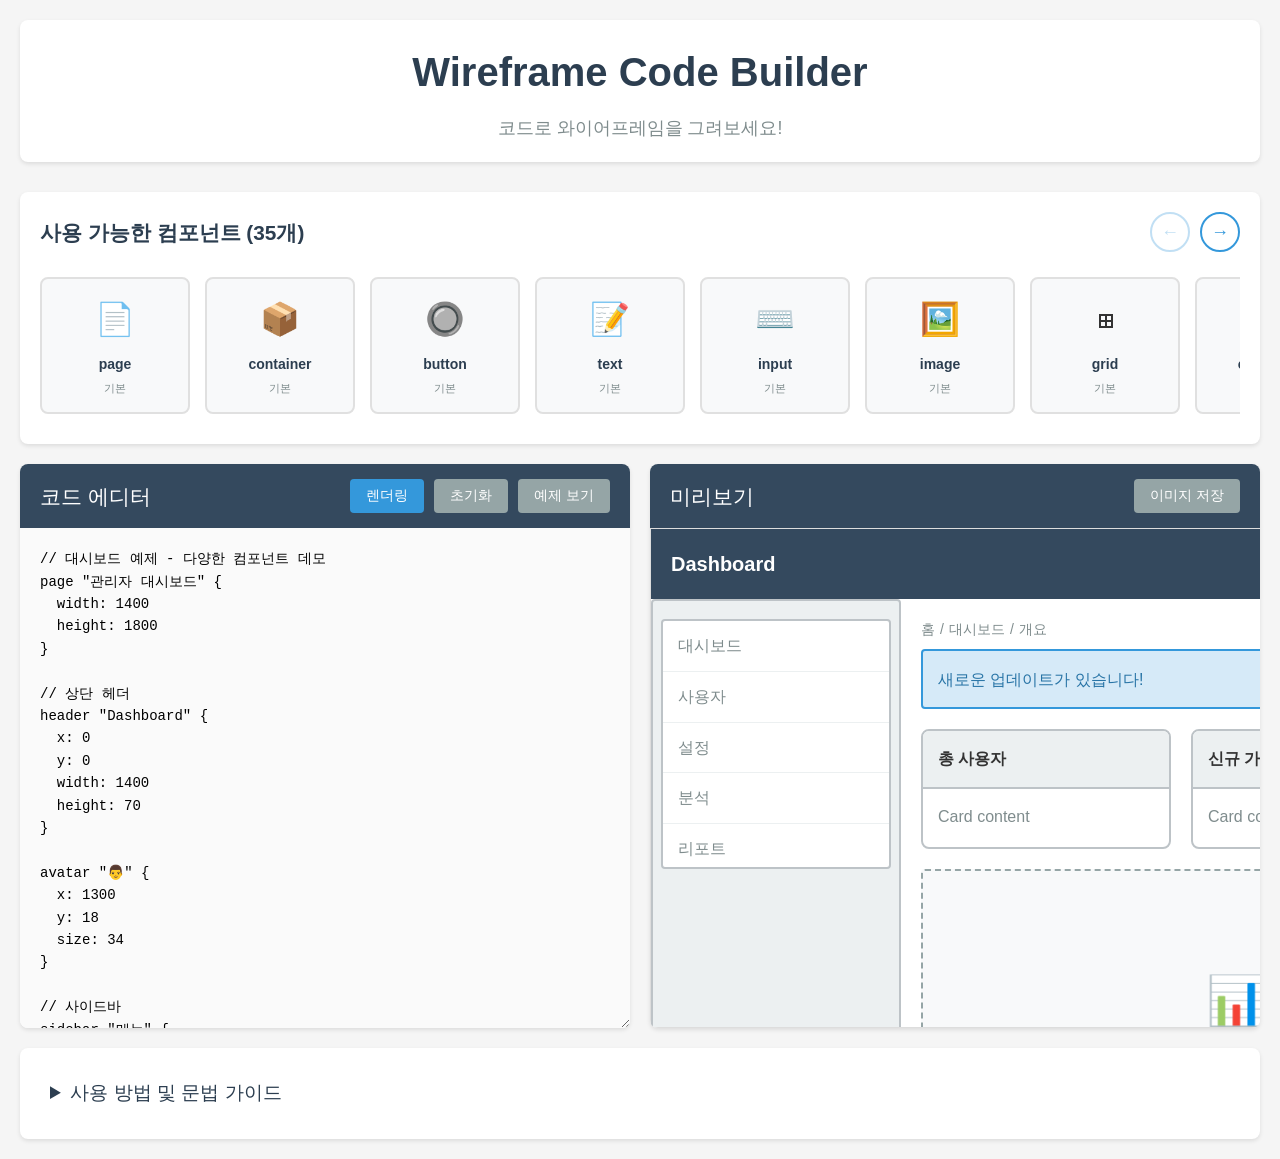
==== index.html @ a5b1cea1 "Add interactive component gallery with scroll navigation - 상단에 35개 컴포넌트 갤러리 추가 - 좌우 스크롤 버튼 (← →) 네비게" ====
<!DOCTYPE html>
<html lang="ko">
<head>
    <meta charset="UTF-8">
    <meta name="viewport" content="width=device-width, initial-scale=1.0">
    <title>Wireframe Code Builder</title>
    <link rel="stylesheet" href="style.css">
</head>
<body>
    <div class="container">
        <header>
            <h1>Wireframe Code Builder</h1>
            <p class="subtitle">코드로 와이어프레임을 그려보세요!</p>
        </header>

        <!-- 컴포넌트 갤러리 -->
        <div class="component-gallery">
            <div class="gallery-header">
                <h3>사용 가능한 컴포넌트 (35개)</h3>
                <div class="gallery-nav">
                    <button class="gallery-nav-btn prev" id="galleryPrev">←</button>
                    <button class="gallery-nav-btn next" id="galleryNext">→</button>
                </div>
            </div>
            <div class="gallery-scroll-container">
                <div class="gallery-items" id="galleryItems">
                    <!-- 컴포넌트 카드들이 JavaScript로 동적 생성됨 -->
                </div>
            </div>
        </div>

        <div class="main-content">
            <div class="editor-panel">
                <div class="panel-header">
                    <h2>코드 에디터</h2>
                    <div class="controls">
                        <button id="renderBtn" class="btn-primary">렌더링</button>
                        <button id="clearBtn" class="btn-secondary">초기화</button>
                        <button id="exampleBtn" class="btn-secondary">예제 보기</button>
                    </div>
                </div>
                <textarea id="codeEditor" placeholder="여기에 와이어프레임 코드를 입력하세요..."></textarea>
            </div>

            <div class="preview-panel">
                <div class="panel-header">
                    <h2>미리보기</h2>
                    <div class="controls">
                        <button id="exportBtn" class="btn-secondary">이미지 저장</button>
                    </div>
                </div>
                <div id="canvas" class="canvas"></div>
            </div>
        </div>

        <div class="documentation">
            <details>
                <summary>사용 방법 및 문법 가이드</summary>
<div class="doc-content">
                    <h3>기본 문법</h3>
                    <pre><code>// 페이지 정의
page "페이지 제목" {
  width: 1200
  height: 800
}</code></pre>

                    <h3>기본 컴포넌트</h3>
                    <pre><code>// 컨테이너
container "컨테이너명" {
  x: 0, y: 0, width: 300, height: 200
  background: #f0f0f0
}

// 버튼
button "버튼 텍스트" {
  x: 50, y: 50, width: 120, height: 40
}

// 텍스트
text "텍스트 내용" {
  x: 50, y: 100, size: 16, color: #333
}

// 이미지
image "이미지 설명" {
  x: 50, y: 200, width: 300, height: 200
}</code></pre>

                    <h3>폼 요소</h3>
                    <pre><code>// 입력 필드
input "placeholder" {
  x: 50, y: 150, width: 200, height: 40
}

// 체크박스
checkbox "동의합니다" {
  x: 50, y: 200
}

// 라디오 버튼
radio "옵션 1" {
  x: 50, y: 230
}

// 드롭다운
dropdown "선택하세요" {
  x: 50, y: 260, width: 200
}

// 텍스트영역
textarea "내용 입력" {
  x: 50, y: 310, width: 300, height: 100
}

// 토글 스위치
toggle "알림 켜기" {
  x: 50, y: 420, width: 50, height: 25
}

// 슬라이더
slider {
  x: 50, y: 460, width: 200
}</code></pre>

                    <h3>레이아웃 컴포넌트</h3>
                    <pre><code>// 카드
card "카드 제목" {
  x: 50, y: 500, width: 300, height: 200
}

// 사이드바
sidebar "메뉴" {
  x: 0, y: 80, width: 250, height: 600
}

// 헤더
header "사이트 헤더" {
  x: 0, y: 0, width: 1200, height: 80
}

// 푸터
footer "© 2024 Company" {
  x: 0, y: 920, width: 1200, height: 80
}

// 모달
modal "경고" {
  x: 300, y: 150, width: 600, height: 400
}</code></pre>

                    <h3>네비게이션</h3>
                    <pre><code>// 네비게이션 바
navbar {
  height: 60
  items: ["홈", "소개", "서비스", "연락처"]
}

// 탭
tabs {
  x: 50, y: 100, width: 600
  items: ["탭1", "탭2", "탭3"]
}

// 브레드크럼
breadcrumb {
  x: 50, y: 150
  items: ["홈", "카테고리", "현재페이지"]
}

// 페이지네이션
pagination {
  x: 50, y: 200, pages: 5
}

// 메뉴
menu {
  x: 50, y: 250, width: 200
  items: ["항목1", "항목2", "항목3"]
}</code></pre>

                    <h3>데이터 표시</h3>
                    <pre><code>// 그리드
grid {
  x: 50, y: 300, columns: 3, gap: 20, items: 6
}

// 테이블
table {
  x: 50, y: 500, width: 600, height: 300
  rows: 5, columns: 4
}

// 리스트
list {
  x: 50, y: 850
  items: ["항목1", "항목2", "항목3"]
}</code></pre>

                    <h3>피드백 요소</h3>
                    <pre><code>// 알림 (info, success, warning, error)
alert "알림 메시지" {
  x: 50, y: 1000, width: 400
  type: info
}

// 배지
badge "5" {
  x: 150, y: 50, width: 30, height: 25
}

// 프로그레스 바
progress {
  x: 50, y: 1080, width: 300
  value: 75
}</code></pre>

                    <h3>미디어</h3>
                    <pre><code>// 비디오
video "비디오 제목" {
  x: 50, y: 1150, width: 640, height: 360
}

// 아이콘
icon "⭐" {
  x: 50, y: 1550, size: 32
}</code></pre>

                    <h3>차트 및 지도</h3>
                    <pre><code>// 차트 (bar, line, pie)
chart "매출 차트" {
  x: 50, y: 1600, width: 400, height: 300
  type: bar
}

// 지도
map "위치 지도" {
  x: 500, y: 1600, width: 600, height: 400
}</code></pre>

                    <h3>기타</h3>
                    <pre><code>// 구분선
divider {
  x: 50, y: 2050, width: 600, height: 2
}

// 아바타
avatar "👤" {
  x: 50, y: 2100, size: 48
}

// 툴팁
tooltip "도움말 텍스트" {
  x: 150, y: 2100, width: 150
}</code></pre>

                    <h3>예제</h3>
                    <p>예제 보기 버튼을 클릭하면 샘플 와이어프레임 코드를 확인할 수 있습니다.</p>
                </div>
            </details>
        </div>
    </div>

    <script src="parser.js"></script>
    <script src="renderer.js"></script>
    <script src="app.js"></script>
</body>
</html>
---- style.css ----
* {
    margin: 0;
    padding: 0;
    box-sizing: border-box;
}

body {
    font-family: -apple-system, BlinkMacSystemFont, 'Segoe UI', Roboto, 'Helvetica Neue', Arial, sans-serif;
    background: #f5f5f5;
    color: #333;
    line-height: 1.6;
}

.container {
    max-width: 100%;
    margin: 0 auto;
    padding: 20px;
}

header {
    text-align: center;
    margin-bottom: 30px;
    padding: 20px;
    background: white;
    border-radius: 8px;
    box-shadow: 0 2px 4px rgba(0, 0, 0, 0.1);
}

header h1 {
    font-size: 2.5em;
    color: #2c3e50;
    margin-bottom: 10px;
}

.subtitle {
    color: #7f8c8d;
    font-size: 1.1em;
}

/* ===== 컴포넌트 갤러리 ===== */
.component-gallery {
    background: white;
    border-radius: 8px;
    box-shadow: 0 2px 4px rgba(0, 0, 0, 0.1);
    padding: 20px;
    margin-bottom: 20px;
}

.gallery-header {
    display: flex;
    justify-content: space-between;
    align-items: center;
    margin-bottom: 15px;
}

.gallery-header h3 {
    font-size: 1.3em;
    color: #2c3e50;
    margin: 0;
}

.gallery-nav {
    display: flex;
    gap: 10px;
}

.gallery-nav-btn {
    width: 40px;
    height: 40px;
    border: 2px solid #3498db;
    background: white;
    color: #3498db;
    border-radius: 50%;
    cursor: pointer;
    font-size: 18px;
    display: flex;
    align-items: center;
    justify-content: center;
    transition: all 0.3s ease;
}

.gallery-nav-btn:hover {
    background: #3498db;
    color: white;
}

.gallery-nav-btn:disabled {
    opacity: 0.3;
    cursor: not-allowed;
}

.gallery-scroll-container {
    position: relative;
    overflow: hidden;
}

.gallery-items {
    display: flex;
    gap: 15px;
    overflow-x: auto;
    scroll-behavior: smooth;
    padding: 10px 0;
    scrollbar-width: thin;
    scrollbar-color: #3498db #ecf0f1;
}

.gallery-items::-webkit-scrollbar {
    height: 8px;
}

.gallery-items::-webkit-scrollbar-track {
    background: #ecf0f1;
    border-radius: 4px;
}

.gallery-items::-webkit-scrollbar-thumb {
    background: #3498db;
    border-radius: 4px;
}

.gallery-items::-webkit-scrollbar-thumb:hover {
    background: #2980b9;
}

.component-card {
    min-width: 150px;
    background: #f8f9fa;
    border: 2px solid #e0e0e0;
    border-radius: 8px;
    padding: 15px;
    cursor: pointer;
    transition: all 0.3s ease;
    position: relative;
}

.component-card:hover {
    border-color: #3498db;
    box-shadow: 0 4px 12px rgba(52, 152, 219, 0.2);
    transform: translateY(-2px);
}

.component-card.active {
    border-color: #3498db;
    background: #ebf5fb;
}

.component-icon {
    font-size: 32px;
    text-align: center;
    margin-bottom: 8px;
}

.component-name {
    font-weight: 600;
    color: #2c3e50;
    font-size: 14px;
    text-align: center;
    margin-bottom: 4px;
}

.component-category {
    font-size: 11px;
    color: #7f8c8d;
    text-align: center;
}

/* 컴포넌트 툴팁 */
.component-tooltip {
    position: absolute;
    bottom: 100%;
    left: 50%;
    transform: translateX(-50%);
    background: #2c3e50;
    color: white;
    padding: 12px 15px;
    border-radius: 6px;
    font-size: 12px;
    white-space: nowrap;
    opacity: 0;
    pointer-events: none;
    transition: opacity 0.3s ease;
    margin-bottom: 10px;
    z-index: 1000;
    box-shadow: 0 4px 12px rgba(0, 0, 0, 0.3);
    max-width: 300px;
    white-space: normal;
}

.component-tooltip::after {
    content: '';
    position: absolute;
    top: 100%;
    left: 50%;
    transform: translateX(-50%);
    border: 6px solid transparent;
    border-top-color: #2c3e50;
}

.component-card:hover .component-tooltip {
    opacity: 1;
}

.tooltip-title {
    font-weight: bold;
    margin-bottom: 5px;
    color: #3498db;
}

.tooltip-props {
    font-size: 11px;
    line-height: 1.4;
}

.main-content {
    display: grid;
    grid-template-columns: 1fr 1fr;
    gap: 20px;
    margin-bottom: 20px;
}

@media (max-width: 1024px) {
    .main-content {
        grid-template-columns: 1fr;
    }
}

.editor-panel,
.preview-panel {
    background: white;
    border-radius: 8px;
    box-shadow: 0 2px 4px rgba(0, 0, 0, 0.1);
    overflow: hidden;
    display: flex;
    flex-direction: column;
}

.panel-header {
    display: flex;
    justify-content: space-between;
    align-items: center;
    padding: 15px 20px;
    background: #34495e;
    color: white;
}

.panel-header h2 {
    font-size: 1.3em;
    font-weight: 500;
}

.controls {
    display: flex;
    gap: 10px;
}

.btn-primary,
.btn-secondary {
    padding: 8px 16px;
    border: none;
    border-radius: 4px;
    cursor: pointer;
    font-size: 14px;
    transition: all 0.3s ease;
}

.btn-primary {
    background: #3498db;
    color: white;
}

.btn-primary:hover {
    background: #2980b9;
}

.btn-secondary {
    background: #95a5a6;
    color: white;
}

.btn-secondary:hover {
    background: #7f8c8d;
}

#codeEditor {
    flex: 1;
    min-height: 500px;
    padding: 20px;
    border: none;
    font-family: 'Courier New', monospace;
    font-size: 14px;
    line-height: 1.6;
    resize: vertical;
    background: #fafafa;
}

#codeEditor:focus {
    outline: none;
    background: white;
}

.canvas {
    flex: 1;
    min-height: 500px;
    padding: 20px;
    background: white;
    overflow: auto;
    position: relative;
}

.documentation {
    background: white;
    border-radius: 8px;
    box-shadow: 0 2px 4px rgba(0, 0, 0, 0.1);
    padding: 20px;
}

details {
    cursor: pointer;
}

summary {
    font-size: 1.2em;
    font-weight: 500;
    color: #2c3e50;
    padding: 10px;
    user-select: none;
}

summary:hover {
    background: #f8f9fa;
    border-radius: 4px;
}

.doc-content {
    padding: 20px 10px;
}

.doc-content h3 {
    color: #2c3e50;
    margin: 20px 0 10px 0;
}

.doc-content pre {
    background: #f8f9fa;
    padding: 15px;
    border-radius: 4px;
    overflow-x: auto;
    border-left: 4px solid #3498db;
}

.doc-content code {
    font-family: 'Courier New', monospace;
    font-size: 13px;
    line-height: 1.6;
}

.doc-content p {
    margin: 10px 0;
    color: #555;
}

/* 렌더링된 와이어프레임 요소 스타일 */
.wf-container {
    position: absolute;
    border: 2px solid #bdc3c7;
    background: #ecf0f1;
    border-radius: 4px;
}

.wf-button {
    position: absolute;
    border: 2px solid #3498db;
    background: #3498db;
    color: white;
    display: flex;
    align-items: center;
    justify-content: center;
    border-radius: 4px;
    font-weight: 500;
    cursor: pointer;
}

.wf-text {
    position: absolute;
    display: flex;
    align-items: center;
    color: #2c3e50;
}

.wf-input {
    position: absolute;
    border: 2px solid #95a5a6;
    background: white;
    display: flex;
    align-items: center;
    padding-left: 10px;
    color: #7f8c8d;
    border-radius: 4px;
}

.wf-image {
    position: absolute;
    border: 2px dashed #95a5a6;
    background: #f8f9fa;
    display: flex;
    align-items: center;
    justify-content: center;
    color: #95a5a6;
    border-radius: 4px;
}

.wf-navbar {
    position: absolute;
    background: #34495e;
    display: flex;
    align-items: center;
    padding: 0 20px;
    color: white;
}

.wf-navbar-item {
    padding: 0 15px;
    cursor: pointer;
}

.wf-grid {
    position: absolute;
    display: grid;
}

.wf-grid-item {
    border: 2px solid #bdc3c7;
    background: white;
    display: flex;
    align-items: center;
    justify-content: center;
    color: #95a5a6;
    border-radius: 4px;
}

.error-message {
    color: #e74c3c;
    padding: 20px;
    background: #fadbd8;
    border-radius: 4px;
    margin: 10px;
}

/* ===== 폼 요소 ===== */
.wf-checkbox-wrapper,
.wf-radio-wrapper {
    position: absolute;
    display: flex;
    align-items: center;
}

.wf-checkbox {
    border: 2px solid #95a5a6;
    background: white;
    border-radius: 3px;
    display: inline-block;
}

.wf-checkbox::after {
    content: '✓';
    display: block;
    text-align: center;
    color: #3498db;
    font-size: 14px;
    line-height: 16px;
}

.wf-radio {
    border: 2px solid #95a5a6;
    background: white;
    border-radius: 50%;
    display: inline-block;
}

.wf-radio::after {
    content: '';
    display: block;
    width: 50%;
    height: 50%;
    margin: 25%;
    background: #3498db;
    border-radius: 50%;
}

.wf-dropdown {
    position: absolute;
    border: 2px solid #95a5a6;
    background: white;
    display: flex;
    align-items: center;
    padding-left: 10px;
    border-radius: 4px;
    color: #7f8c8d;
}

.wf-textarea {
    position: absolute;
    border: 2px solid #95a5a6;
    background: white;
    padding: 10px;
    color: #7f8c8d;
    border-radius: 4px;
    overflow: auto;
}

.wf-toggle {
    position: absolute;
    background: #95a5a6;
    border-radius: 12px;
    cursor: pointer;
    display: flex;
    align-items: center;
}

.wf-toggle-knob {
    width: 40%;
    height: 80%;
    background: white;
    border-radius: 50%;
    margin-left: 5%;
    box-shadow: 0 2px 4px rgba(0, 0, 0, 0.2);
}

.wf-slider {
    position: absolute;
    background: #ecf0f1;
    border-radius: 10px;
    display: flex;
    align-items: center;
}

.wf-slider::after {
    content: '';
    width: 50%;
    height: 60%;
    background: #3498db;
    border-radius: 10px;
    margin-left: 5%;
}

/* ===== 레이아웃 요소 ===== */
.wf-card {
    position: absolute;
    background: white;
    border: 2px solid #bdc3c7;
    border-radius: 8px;
    overflow: hidden;
}

.wf-card-title {
    padding: 15px;
    background: #ecf0f1;
    font-weight: bold;
    border-bottom: 2px solid #bdc3c7;
}

.wf-card-content {
    padding: 15px;
    color: #7f8c8d;
}

.wf-sidebar {
    position: absolute;
    background: #ecf0f1;
    border: 2px solid #bdc3c7;
    border-radius: 4px;
}

.wf-header {
    position: absolute;
    color: white;
    display: flex;
    align-items: center;
}

.wf-footer {
    position: absolute;
    color: white;
    display: flex;
    align-items: center;
}

.wf-modal {
    position: absolute;
    background: white;
    border: 3px solid #34495e;
    border-radius: 8px;
    box-shadow: 0 4px 20px rgba(0, 0, 0, 0.3);
    overflow: hidden;
}

.wf-modal-header {
    padding: 15px 20px;
    background: #34495e;
    color: white;
    font-weight: bold;
    font-size: 16px;
}

.wf-modal-content {
    padding: 20px;
    color: #7f8c8d;
}

/* ===== 네비게이션 ===== */
.wf-tabs {
    position: absolute;
    display: flex;
    background: #ecf0f1;
    border: 2px solid #bdc3c7;
    border-radius: 4px;
    overflow: hidden;
}

.wf-tab {
    flex: 1;
    padding: 10px 15px;
    text-align: center;
    cursor: pointer;
    border-right: 2px solid #bdc3c7;
    color: #7f8c8d;
}

.wf-tab:last-child {
    border-right: none;
}

.wf-tab.active {
    background: white;
    color: #3498db;
    font-weight: bold;
}

.wf-breadcrumb {
    position: absolute;
    display: flex;
    align-items: center;
    color: #7f8c8d;
    font-size: 14px;
}

.wf-breadcrumb-item {
    cursor: pointer;
}

.wf-breadcrumb-item:hover {
    color: #3498db;
}

.wf-pagination {
    position: absolute;
    display: flex;
    gap: 5px;
    align-items: center;
}

.wf-pagination-item {
    width: 35px;
    height: 35px;
    display: flex;
    align-items: center;
    justify-content: center;
    border: 2px solid #bdc3c7;
    background: white;
    border-radius: 4px;
    cursor: pointer;
    color: #7f8c8d;
}

.wf-pagination-item.active {
    background: #3498db;
    color: white;
    border-color: #3498db;
}

.wf-menu {
    position: absolute;
    background: white;
    border: 2px solid #bdc3c7;
    border-radius: 4px;
    overflow: hidden;
}

.wf-menu-item {
    padding: 12px 15px;
    border-bottom: 1px solid #ecf0f1;
    cursor: pointer;
    color: #7f8c8d;
}

.wf-menu-item:last-child {
    border-bottom: none;
}

.wf-menu-item:hover {
    background: #ecf0f1;
}

/* ===== 데이터 표시 ===== */
.wf-table {
    position: absolute;
    background: white;
    border: 2px solid #bdc3c7;
    border-radius: 4px;
    overflow: hidden;
}

.wf-table-row {
    display: flex;
    border-bottom: 1px solid #ecf0f1;
}

.wf-table-row:last-child {
    border-bottom: none;
}

.wf-table-row.header {
    background: #ecf0f1;
    font-weight: bold;
}

.wf-table-cell {
    flex: 1;
    padding: 10px;
    border-right: 1px solid #ecf0f1;
    text-align: center;
    color: #7f8c8d;
}

.wf-table-cell:last-child {
    border-right: none;
}

.wf-table-row.header .wf-table-cell {
    color: #2c3e50;
}

.wf-list {
    position: absolute;
    background: white;
    border: 2px solid #bdc3c7;
    border-radius: 4px;
    padding: 15px;
}

.wf-list-item {
    padding: 8px 0;
    color: #7f8c8d;
}

/* ===== 피드백 요소 ===== */
.wf-alert {
    position: absolute;
    border-radius: 4px;
    padding: 15px;
    display: flex;
    align-items: center;
}

.wf-alert.info {
    background: #d6eaf8;
    border: 2px solid #3498db;
    color: #2874a6;
}

.wf-alert.success {
    background: #d5f4e6;
    border: 2px solid #27ae60;
    color: #1e8449;
}

.wf-alert.warning {
    background: #fef5e7;
    border: 2px solid #f39c12;
    color: #b9770e;
}

.wf-alert.error {
    background: #fadbd8;
    border: 2px solid #e74c3c;
    color: #c0392b;
}

.wf-badge {
    position: absolute;
    background: #e74c3c;
    color: white;
    border-radius: 12px;
    display: flex;
    align-items: center;
    justify-content: center;
    font-size: 12px;
    font-weight: bold;
}

.wf-progress {
    position: absolute;
    background: #ecf0f1;
    border-radius: 10px;
    overflow: hidden;
}

.wf-progress-bar {
    height: 100%;
    background: #3498db;
    border-radius: 10px;
}

/* ===== 미디어 ===== */
.wf-video {
    position: absolute;
    border: 2px dashed #95a5a6;
    background: #f8f9fa;
    display: flex;
    flex-direction: column;
    align-items: center;
    justify-content: center;
    color: #95a5a6;
    border-radius: 4px;
}

.wf-icon {
    position: absolute;
    display: flex;
    align-items: center;
    justify-content: center;
}

/* ===== 차트/맵 ===== */
.wf-chart,
.wf-map {
    position: absolute;
    border: 2px dashed #95a5a6;
    background: #f8f9fa;
    display: flex;
    flex-direction: column;
    align-items: center;
    justify-content: center;
    color: #95a5a6;
    border-radius: 4px;
}

/* ===== 기타 ===== */
.wf-divider {
    position: absolute;
    background: #bdc3c7;
}

.wf-avatar {
    position: absolute;
    background: #95a5a6;
    border-radius: 50%;
    display: flex;
    align-items: center;
    justify-content: center;
    color: white;
}

.wf-tooltip {
    position: absolute;
    background: #34495e;
    color: white;
    padding: 8px 12px;
    border-radius: 4px;
    font-size: 12px;
    display: flex;
    align-items: center;
    box-shadow: 0 2px 8px rgba(0, 0, 0, 0.2);
}
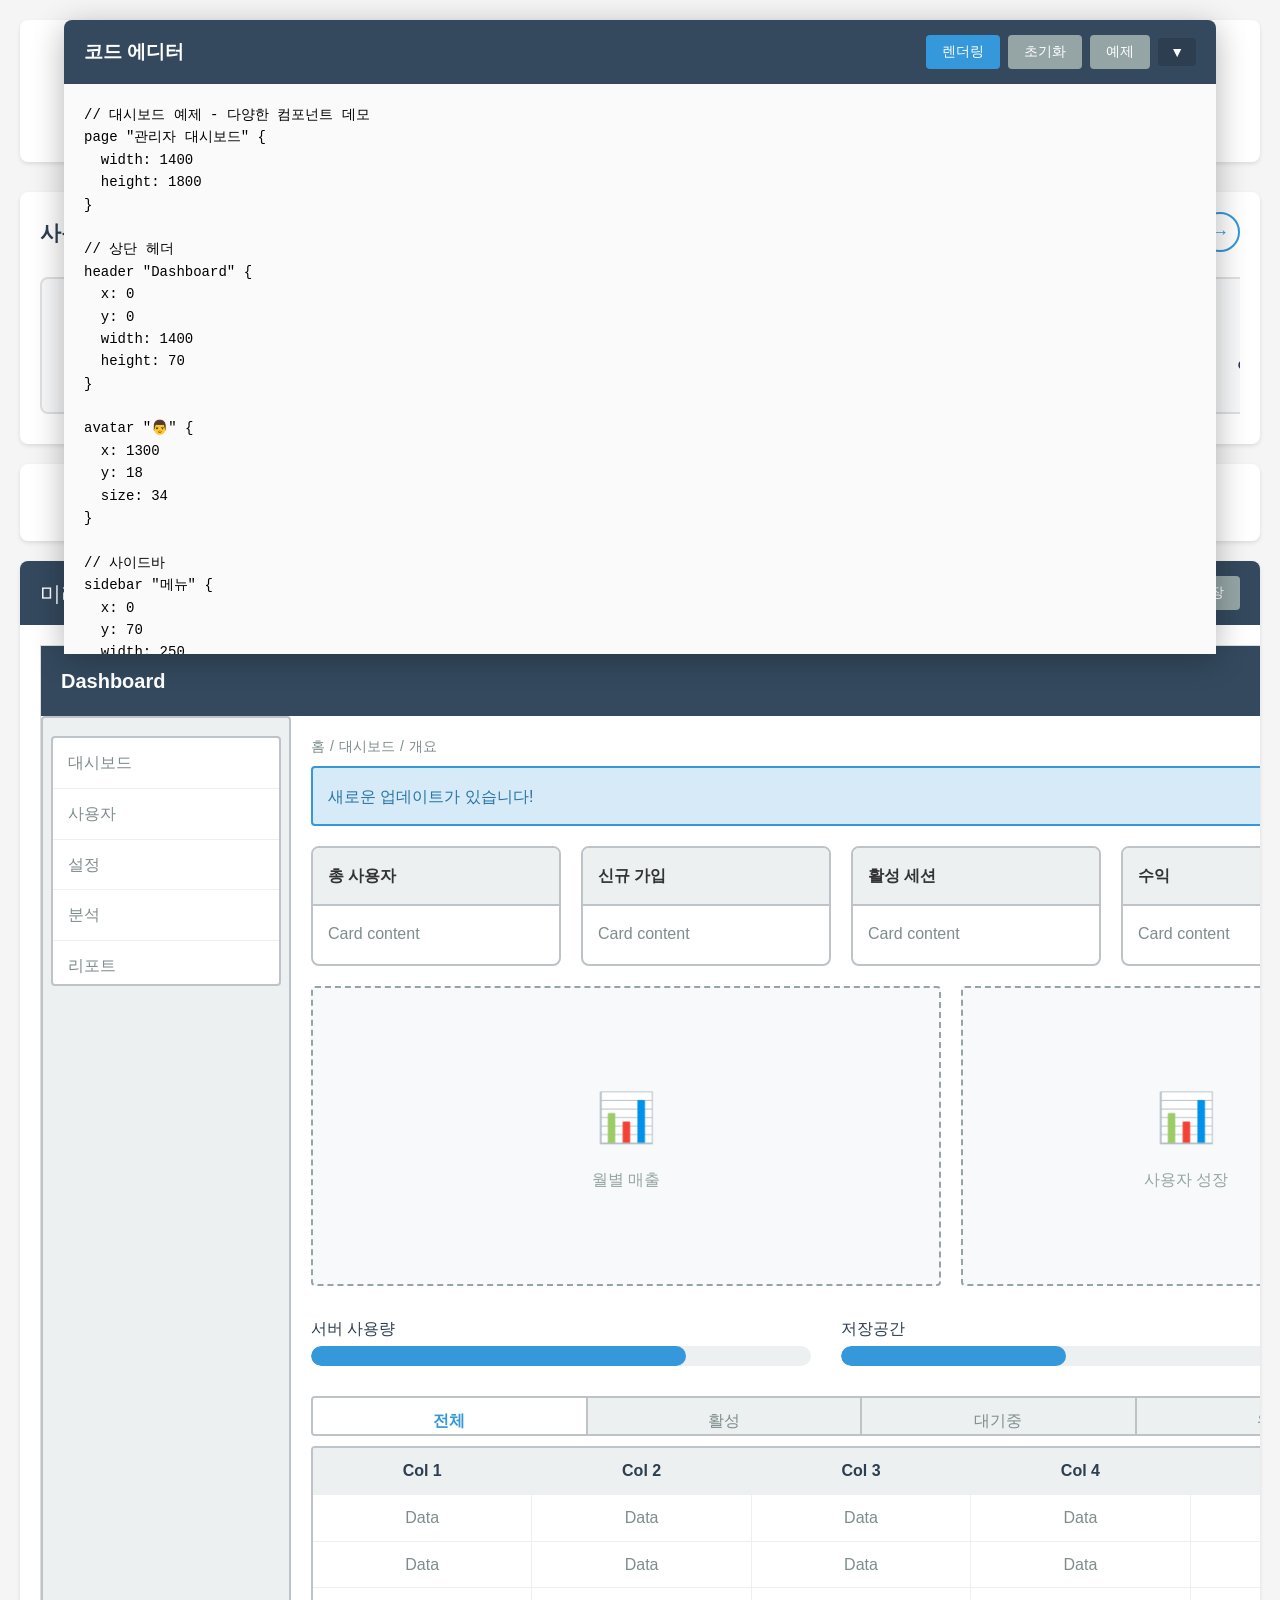
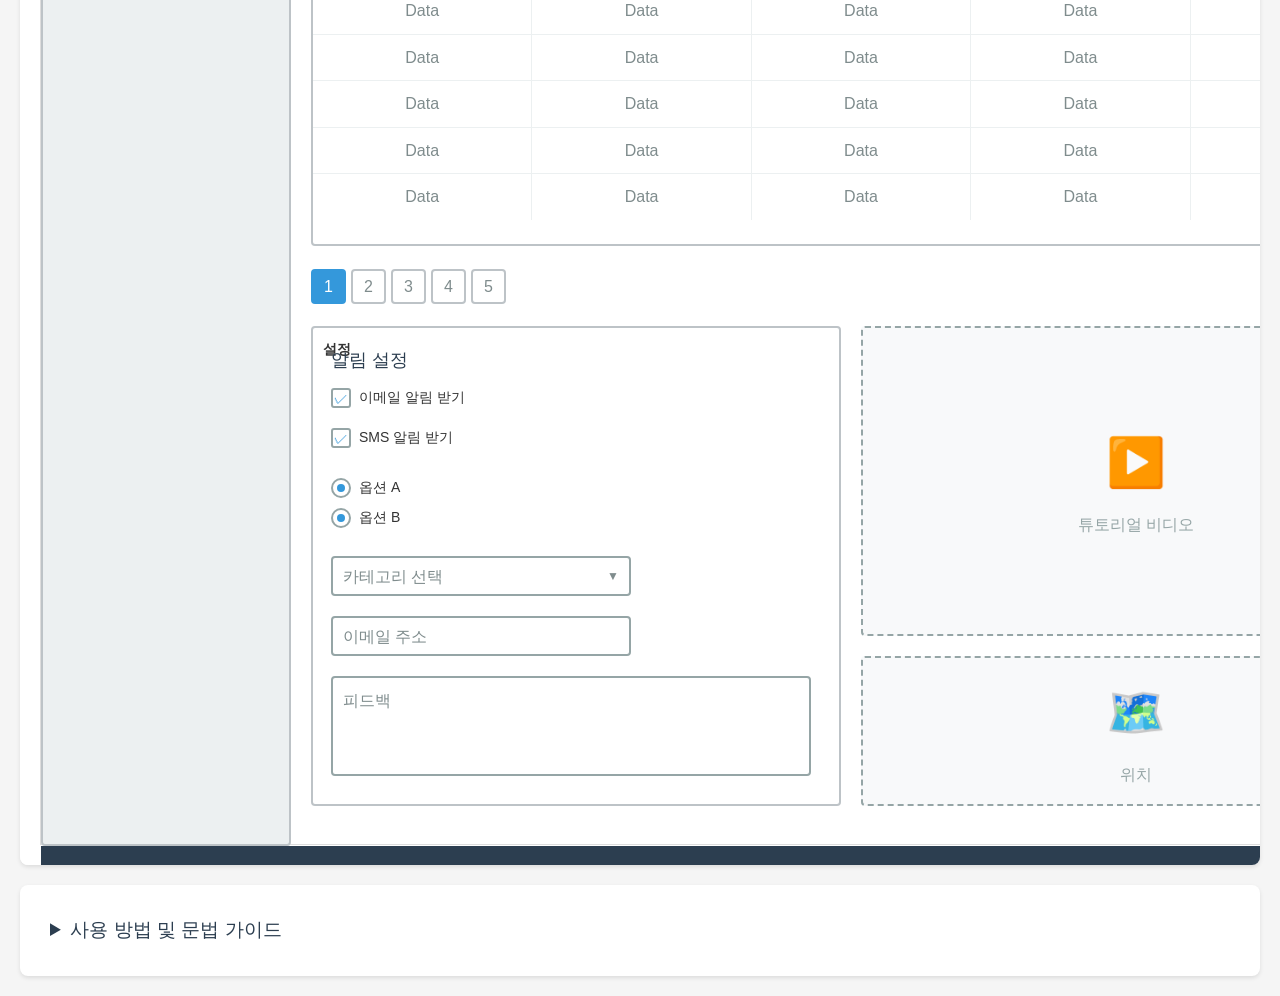
==== commit 70597e55: "Add view mode toggle with three display modes - Add view mode toggle buttons: 코드보기/미리보기/둘다보기 - Imple" ====
--- a/index.html
+++ b/index.html
@@ -29,8 +29,17 @@
             </div>
         </div>
 
+        <!-- 뷰 모드 토글 -->
+        <div class="view-mode-toggle">
+            <button class="view-mode-btn" id="viewCodeBtn">코드보기</button>
+            <button class="view-mode-btn active" id="viewBothBtn">둘다보기</button>
+            <button class="view-mode-btn" id="viewPreviewBtn">미리보기</button>
+        </div>
+
+        <!-- 메인 컨텐츠 -->
         <div class="main-content">
-            <div class="editor-panel">
+            <!-- 코드 에디터 패널 -->
+            <div class="editor-panel" id="editorPanel">
                 <div class="panel-header">
                     <h2>코드 에디터</h2>
                     <div class="controls">
@@ -42,7 +51,8 @@
                 <textarea id="codeEditor" placeholder="여기에 와이어프레임 코드를 입력하세요..."></textarea>
             </div>
 
-            <div class="preview-panel">
+            <!-- 미리보기 패널 -->
+            <div class="preview-panel" id="previewPanel">
                 <div class="panel-header">
                     <h2>미리보기</h2>
                     <div class="controls">
@@ -50,6 +60,22 @@
                     </div>
                 </div>
                 <div id="canvas" class="canvas"></div>
+            </div>
+        </div>
+
+        <!-- 코드 모달 (둘다보기 모드용) -->
+        <div class="code-modal" id="codeModal">
+            <div class="code-modal-header">
+                <h3>코드 에디터</h3>
+                <div class="code-modal-controls">
+                    <button id="renderBtnModal" class="btn-primary btn-sm">렌더링</button>
+                    <button id="clearBtnModal" class="btn-secondary btn-sm">초기화</button>
+                    <button id="exampleBtnModal" class="btn-secondary btn-sm">예제</button>
+                    <button id="toggleCodeModal" class="btn-toggle">▼</button>
+                </div>
+            </div>
+            <div class="code-modal-content" id="codeModalContent">
+                <textarea id="codeEditorModal" placeholder="여기에 와이어프레임 코드를 입력하세요..."></textarea>
             </div>
         </div>
 
--- a/style.css
+++ b/style.css
@@ -35,6 +35,176 @@
 .subtitle {
     color: #7f8c8d;
     font-size: 1.1em;
+}
+
+/* ===== 뷰 모드 토글 ===== */
+.view-mode-toggle {
+    display: flex;
+    justify-content: center;
+    gap: 0;
+    margin-bottom: 20px;
+    background: white;
+    border-radius: 8px;
+    padding: 15px;
+    box-shadow: 0 2px 4px rgba(0, 0, 0, 0.1);
+}
+
+.view-mode-btn {
+    padding: 12px 30px;
+    border: 2px solid #3498db;
+    background: white;
+    color: #3498db;
+    cursor: pointer;
+    font-size: 15px;
+    font-weight: 500;
+    transition: all 0.3s ease;
+    flex: 1;
+    max-width: 200px;
+}
+
+.view-mode-btn:first-child {
+    border-radius: 6px 0 0 6px;
+}
+
+.view-mode-btn:last-child {
+    border-radius: 0 6px 6px 0;
+}
+
+.view-mode-btn:not(:last-child) {
+    border-right: none;
+}
+
+.view-mode-btn:hover {
+    background: #ebf5fb;
+}
+
+.view-mode-btn.active {
+    background: #3498db;
+    color: white;
+}
+
+/* ===== 뷰 모드별 레이아웃 ===== */
+/* 코드보기 모드 */
+body.view-code .preview-panel {
+    display: none;
+}
+
+body.view-code .editor-panel {
+    grid-column: 1 / -1;
+}
+
+body.view-code .code-modal {
+    display: none;
+}
+
+/* 미리보기 모드 */
+body.view-preview .editor-panel {
+    display: none;
+}
+
+body.view-preview .preview-panel {
+    grid-column: 1 / -1;
+}
+
+body.view-preview .code-modal {
+    display: none;
+}
+
+/* 둘다보기 모드 */
+body.view-both .editor-panel {
+    display: none;
+}
+
+body.view-both .preview-panel {
+    grid-column: 1 / -1;
+}
+
+body.view-both .code-modal {
+    display: block;
+}
+
+/* 코드 모달 */
+.code-modal {
+    display: none;
+    position: fixed;
+    top: 20px;
+    left: 50%;
+    transform: translateX(-50%);
+    width: 90%;
+    max-width: 1200px;
+    background: white;
+    border-radius: 8px;
+    box-shadow: 0 8px 32px rgba(0, 0, 0, 0.3);
+    z-index: 2000;
+    max-height: 70vh;
+}
+
+.code-modal-header {
+    display: flex;
+    justify-content: space-between;
+    align-items: center;
+    padding: 15px 20px;
+    background: #34495e;
+    color: white;
+    border-radius: 8px 8px 0 0;
+}
+
+.code-modal-header h3 {
+    margin: 0;
+    font-size: 1.2em;
+}
+
+.code-modal-controls {
+    display: flex;
+    gap: 8px;
+    align-items: center;
+}
+
+.btn-sm {
+    padding: 6px 12px;
+    font-size: 13px;
+}
+
+.btn-toggle {
+    padding: 6px 12px;
+    border: none;
+    background: #2c3e50;
+    color: white;
+    border-radius: 4px;
+    cursor: pointer;
+    font-size: 14px;
+    transition: all 0.3s ease;
+}
+
+.btn-toggle:hover {
+    background: #1a252f;
+}
+
+.code-modal-content {
+    max-height: calc(70vh - 60px);
+    overflow: hidden;
+    transition: max-height 0.3s ease;
+}
+
+.code-modal-content.collapsed {
+    max-height: 0;
+}
+
+.code-modal-content textarea {
+    width: 100%;
+    height: calc(70vh - 60px);
+    border: none;
+    padding: 20px;
+    font-family: 'Courier New', monospace;
+    font-size: 14px;
+    line-height: 1.6;
+    resize: none;
+    background: #fafafa;
+}
+
+.code-modal-content textarea:focus {
+    outline: none;
+    background: white;
 }
 
 /* ===== 컴포넌트 갤러리 ===== */
@@ -213,9 +383,14 @@
 
 .main-content {
     display: grid;
-    grid-template-columns: 1fr 1fr;
+    grid-template-columns: 1fr;
     gap: 20px;
     margin-bottom: 20px;
+}
+
+/* 코드보기 모드 - 좌우 분할 */
+body.view-code .main-content {
+    grid-template-columns: 1fr;
 }
 
 @media (max-width: 1024px) {
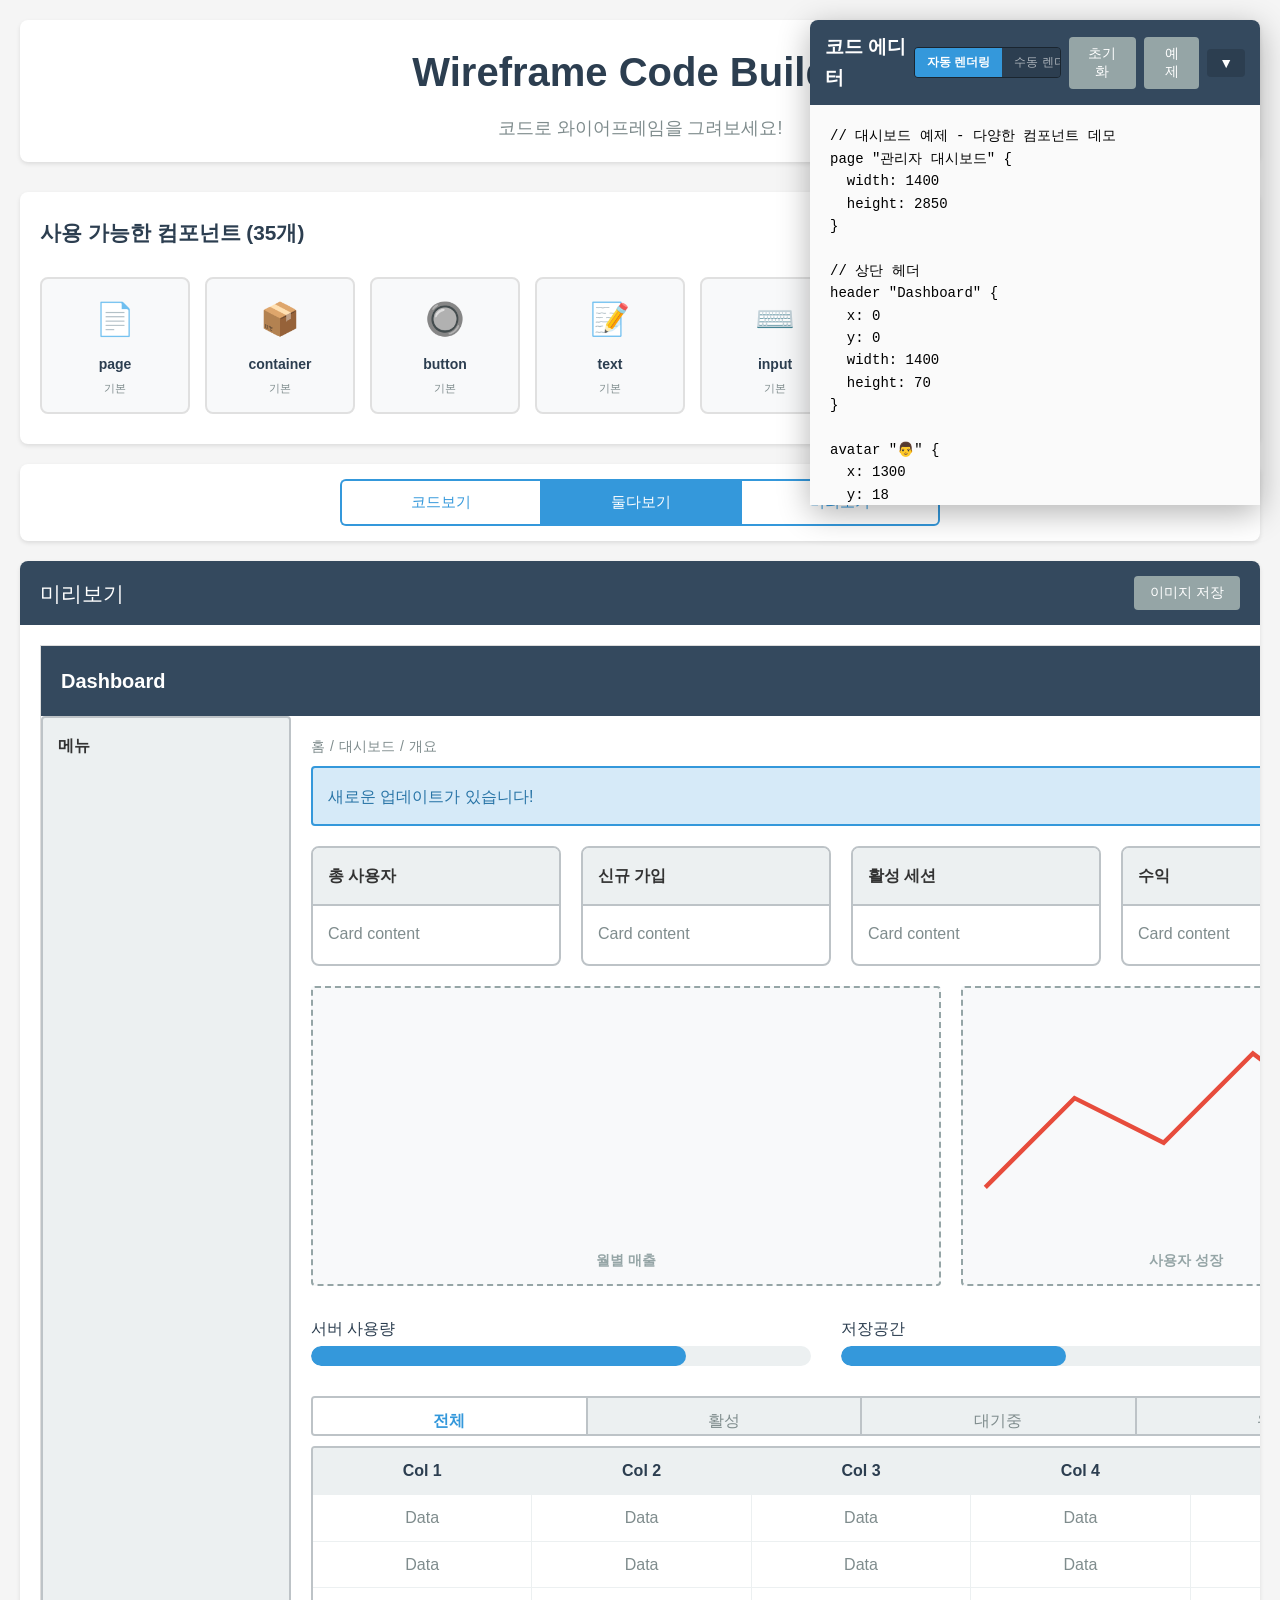
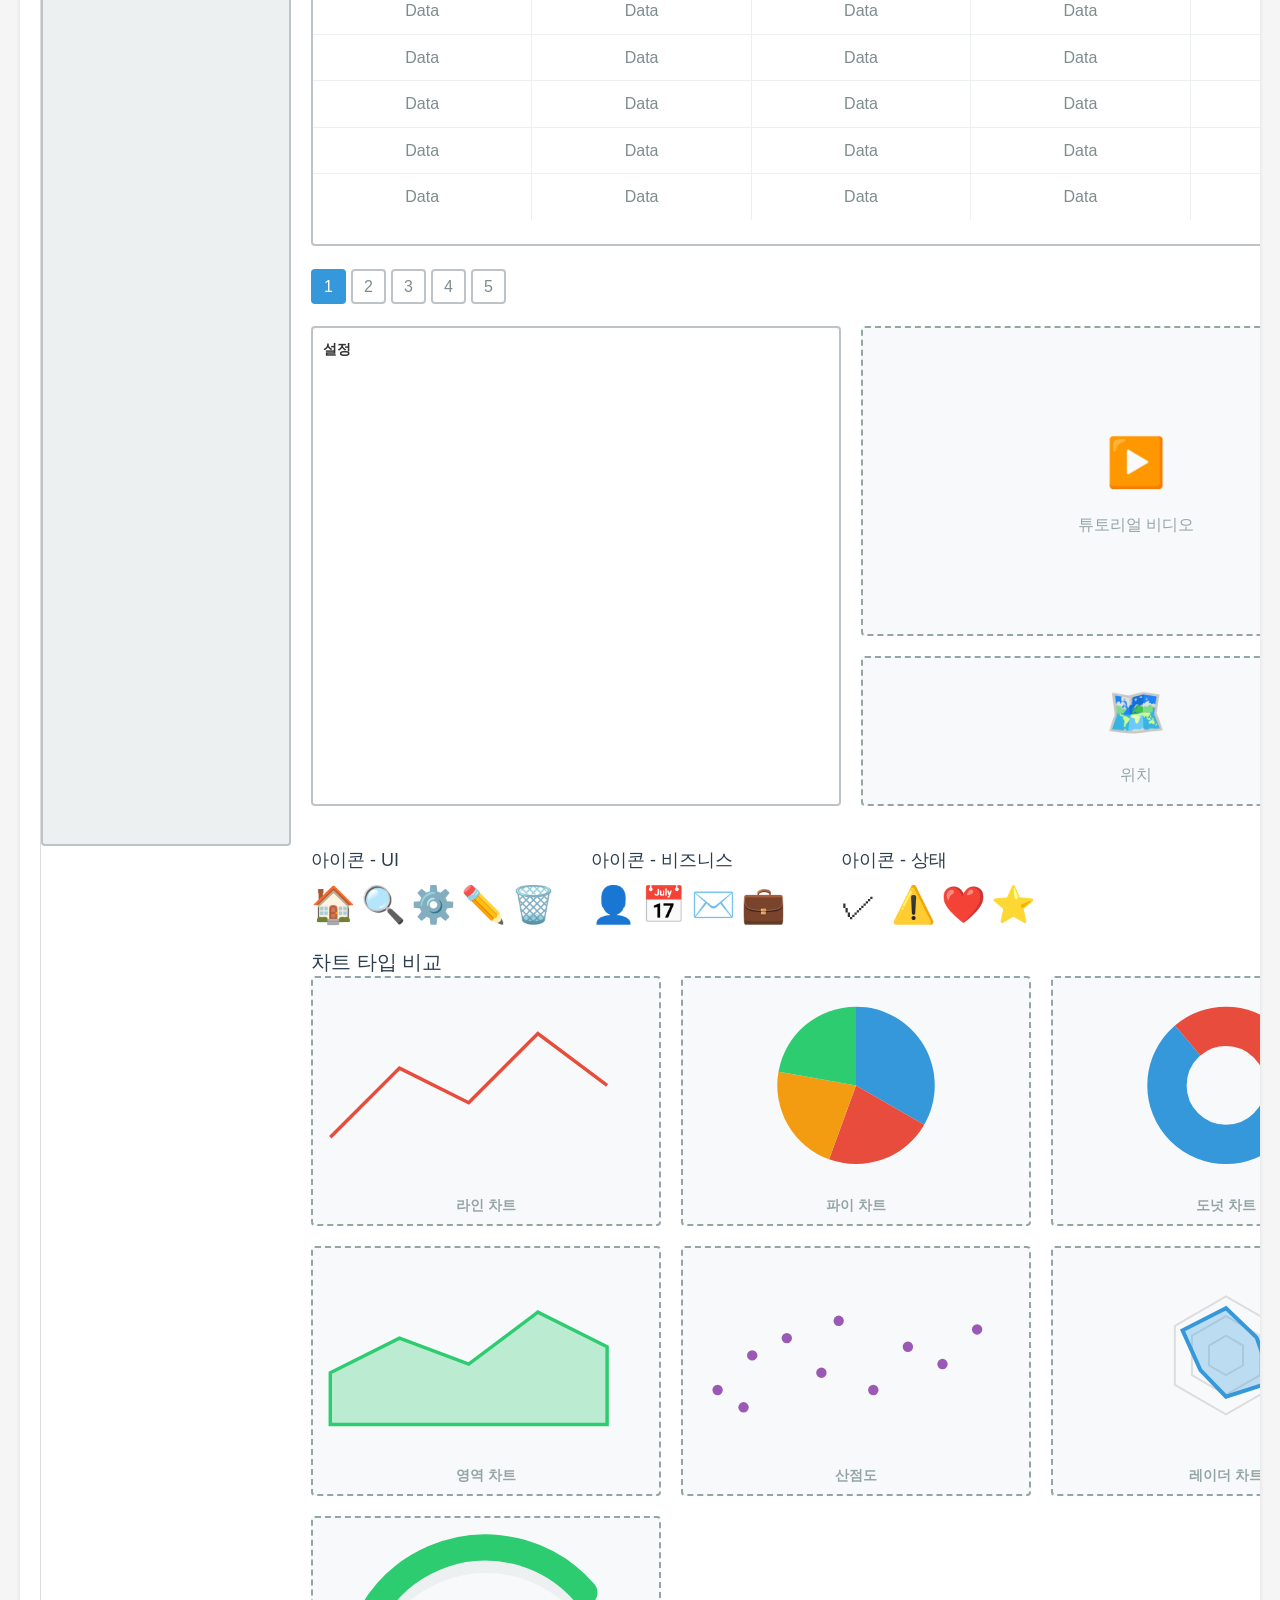
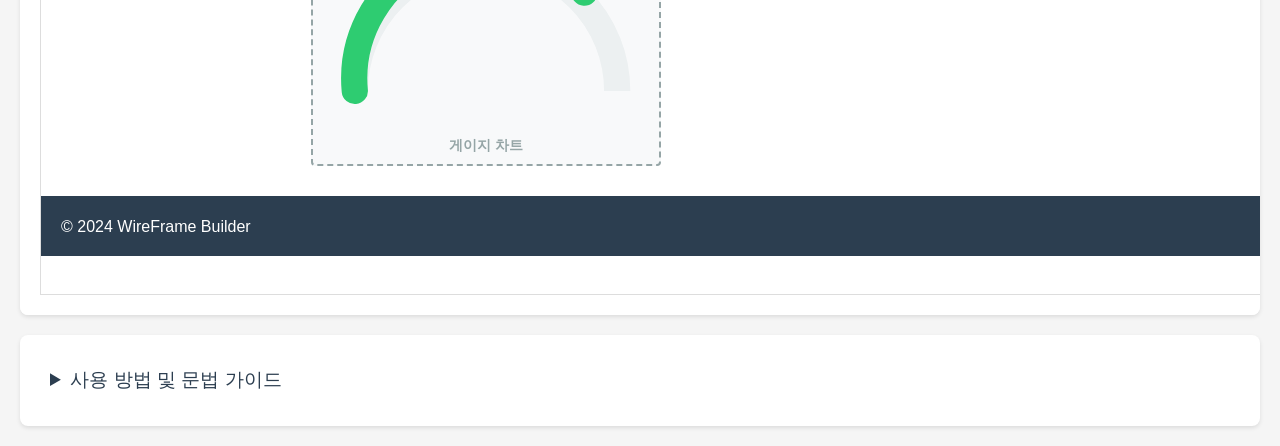
==== commit 50993e55: "Add auto-rendering feature with toggle for code editor - Add auto/manual rendering toggle buttons in" ====
--- a/index.html
+++ b/index.html
@@ -68,6 +68,14 @@
             <div class="code-modal-header">
                 <h3>코드 에디터</h3>
                 <div class="code-modal-controls">
+                    <div class="auto-render-toggle">
+                        <button id="autoRenderToggle" class="btn-toggle-mode active" data-mode="auto">
+                            자동 렌더링
+                        </button>
+                        <button id="manualRenderToggle" class="btn-toggle-mode" data-mode="manual">
+                            수동 렌더링
+                        </button>
+                    </div>
                     <button id="renderBtnModal" class="btn-primary btn-sm">렌더링</button>
                     <button id="clearBtnModal" class="btn-secondary btn-sm">초기화</button>
                     <button id="exampleBtnModal" class="btn-secondary btn-sm">예제</button>
--- a/style.css
+++ b/style.css
@@ -127,26 +127,58 @@
 .code-modal {
     display: none;
     position: fixed;
-    top: 20px;
-    left: 50%;
-    transform: translateX(-50%);
-    width: 90%;
-    max-width: 1200px;
+    width: 450px;
+    max-width: 450px;
     background: white;
     border-radius: 8px;
     box-shadow: 0 8px 32px rgba(0, 0, 0, 0.3);
     z-index: 2000;
-    max-height: 70vh;
+    max-height: 500px;
+    transition: all 0.3s cubic-bezier(0.4, 0, 0.2, 1);
+}
+
+/* 코드 모달 위치 클래스 */
+.code-modal.position-top-left {
+    top: 20px;
+    left: 20px;
+}
+
+.code-modal.position-top-right {
+    top: 20px;
+    right: 20px;
+}
+
+.code-modal.position-bottom-left {
+    bottom: 20px;
+    left: 20px;
+}
+
+.code-modal.position-bottom-right {
+    bottom: 20px;
+    right: 20px;
+}
+
+/* 드래그 중 스타일 */
+.code-modal.dragging {
+    transition: none;
+    cursor: grabbing;
+    box-shadow: 0 12px 48px rgba(0, 0, 0, 0.4);
 }
 
 .code-modal-header {
     display: flex;
     justify-content: space-between;
     align-items: center;
-    padding: 15px 20px;
+    padding: 12px 15px;
     background: #34495e;
     color: white;
     border-radius: 8px 8px 0 0;
+    cursor: grab;
+    user-select: none;
+}
+
+.code-modal-header:active {
+    cursor: grabbing;
 }
 
 .code-modal-header h3 {
@@ -158,6 +190,37 @@
     display: flex;
     gap: 8px;
     align-items: center;
+}
+
+.auto-render-toggle {
+    display: flex;
+    gap: 0;
+    background: #2c3e50;
+    border-radius: 4px;
+    overflow: hidden;
+    border: 1px solid #1a252f;
+}
+
+.btn-toggle-mode {
+    padding: 6px 12px;
+    border: none;
+    background: #2c3e50;
+    color: rgba(255, 255, 255, 0.6);
+    cursor: pointer;
+    font-size: 12px;
+    transition: all 0.3s ease;
+    white-space: nowrap;
+}
+
+.btn-toggle-mode:hover {
+    background: #1a252f;
+    color: rgba(255, 255, 255, 0.8);
+}
+
+.btn-toggle-mode.active {
+    background: #3498db;
+    color: white;
+    font-weight: 600;
 }
 
 .btn-sm {
@@ -181,7 +244,7 @@
 }
 
 .code-modal-content {
-    max-height: calc(70vh - 60px);
+    max-height: 400px;
     overflow: hidden;
     transition: max-height 0.3s ease;
 }
@@ -1047,3 +1110,204 @@
     align-items: center;
     box-shadow: 0 2px 8px rgba(0, 0, 0, 0.2);
 }
+
+/* ===== 스냅 가이드라인 ===== */
+.snap-guideline {
+    position: absolute;
+    background: #e74c3c;
+    pointer-events: none;
+    z-index: 10000;
+    opacity: 0.8;
+}
+
+.snap-guideline.vertical {
+    width: 1px;
+    box-shadow: 0 0 3px rgba(231, 76, 60, 0.5);
+}
+
+.snap-guideline.horizontal {
+    height: 1px;
+    box-shadow: 0 0 3px rgba(231, 76, 60, 0.5);
+}
+
+/* 컨테이너 하이라이트 (드래그 오버 시) */
+.container-highlight {
+    outline: 2px solid #3498db !important;
+    background: rgba(52, 152, 219, 0.05) !important;
+}
+
+/* 드래그 중인 요소 */
+.dragging {
+    opacity: 0.5;
+    cursor: grabbing !important;
+}
+
+/* 그리드 가이드 (옵션) */
+.wireframe-wrapper.show-grid {
+    background-image:
+        linear-gradient(rgba(0, 0, 0, 0.05) 1px, transparent 1px),
+        linear-gradient(90deg, rgba(0, 0, 0, 0.05) 1px, transparent 1px);
+    background-size: 10px 10px;
+}
+
+/* ===== 추가 폼 요소 ===== */
+.wf-search,
+.wf-select,
+.wf-fileupload,
+.wf-datepicker,
+.wf-timepicker,
+.wf-colorpicker {
+    position: absolute;
+    border: 1px solid #bdc3c7;
+    background: white;
+    padding: 10px 15px;
+    border-radius: 4px;
+    display: flex;
+    align-items: center;
+    font-size: 14px;
+    color: #2c3e50;
+}
+
+.wf-rating {
+    position: absolute;
+    display: flex;
+    align-items: center;
+    gap: 2px;
+}
+
+/* ===== 추가 모달/레이아웃 요소 ===== */
+.wf-dialog,
+.wf-popup {
+    position: absolute;
+    background: white;
+    border: 1px solid #bdc3c7;
+    border-radius: 8px;
+    box-shadow: 0 4px 16px rgba(0, 0, 0, 0.2);
+    display: flex;
+    flex-direction: column;
+    overflow: hidden;
+}
+
+.wf-drawer {
+    position: absolute;
+    background: white;
+    border: 1px solid #bdc3c7;
+    box-shadow: -4px 0 16px rgba(0, 0, 0, 0.1);
+    display: flex;
+    flex-direction: column;
+}
+
+.wf-toast,
+.wf-snackbar {
+    position: absolute;
+    background: #34495e;
+    color: white;
+    padding: 15px 20px;
+    border-radius: 4px;
+    box-shadow: 0 4px 12px rgba(0, 0, 0, 0.15);
+    display: flex;
+    align-items: center;
+    font-size: 14px;
+}
+
+/* ===== 리사이즈 핸들 ===== */
+.resize-handle {
+    position: absolute;
+    background: #3498db;
+    opacity: 0;
+    transition: opacity 0.2s;
+    z-index: 100;
+    pointer-events: auto;
+}
+
+.wf-element:hover .resize-handle {
+    opacity: 0.8;
+}
+
+.resize-handle:hover {
+    opacity: 1 !important;
+    background: #2980b9;
+}
+
+/* 모서리 핸들 (8x8px) */
+.resize-handle.corner {
+    width: 8px;
+    height: 8px;
+    border: 1px solid white;
+    border-radius: 50%;
+}
+
+.resize-handle.top-left {
+    top: -4px;
+    left: -4px;
+    cursor: nw-resize;
+}
+
+.resize-handle.top-right {
+    top: -4px;
+    right: -4px;
+    cursor: ne-resize;
+}
+
+.resize-handle.bottom-left {
+    bottom: -4px;
+    left: -4px;
+    cursor: sw-resize;
+}
+
+.resize-handle.bottom-right {
+    bottom: -4px;
+    right: -4px;
+    cursor: se-resize;
+}
+
+/* 가장자리 핸들 */
+.resize-handle.edge {
+    background: #3498db;
+}
+
+.resize-handle.top {
+    top: -2px;
+    left: 50%;
+    transform: translateX(-50%);
+    width: 20px;
+    height: 4px;
+    cursor: n-resize;
+}
+
+.resize-handle.bottom {
+    bottom: -2px;
+    left: 50%;
+    transform: translateX(-50%);
+    width: 20px;
+    height: 4px;
+    cursor: s-resize;
+}
+
+.resize-handle.left {
+    left: -2px;
+    top: 50%;
+    transform: translateY(-50%);
+    width: 4px;
+    height: 20px;
+    cursor: w-resize;
+}
+
+.resize-handle.right {
+    right: -2px;
+    top: 50%;
+    transform: translateY(-50%);
+    width: 4px;
+    height: 20px;
+    cursor: e-resize;
+}
+
+/* 리사이즈 중 */
+.resizing {
+    outline: 2px solid #3498db !important;
+    user-select: none;
+}
+
+.resizing .resize-handle {
+    opacity: 1 !important;
+}
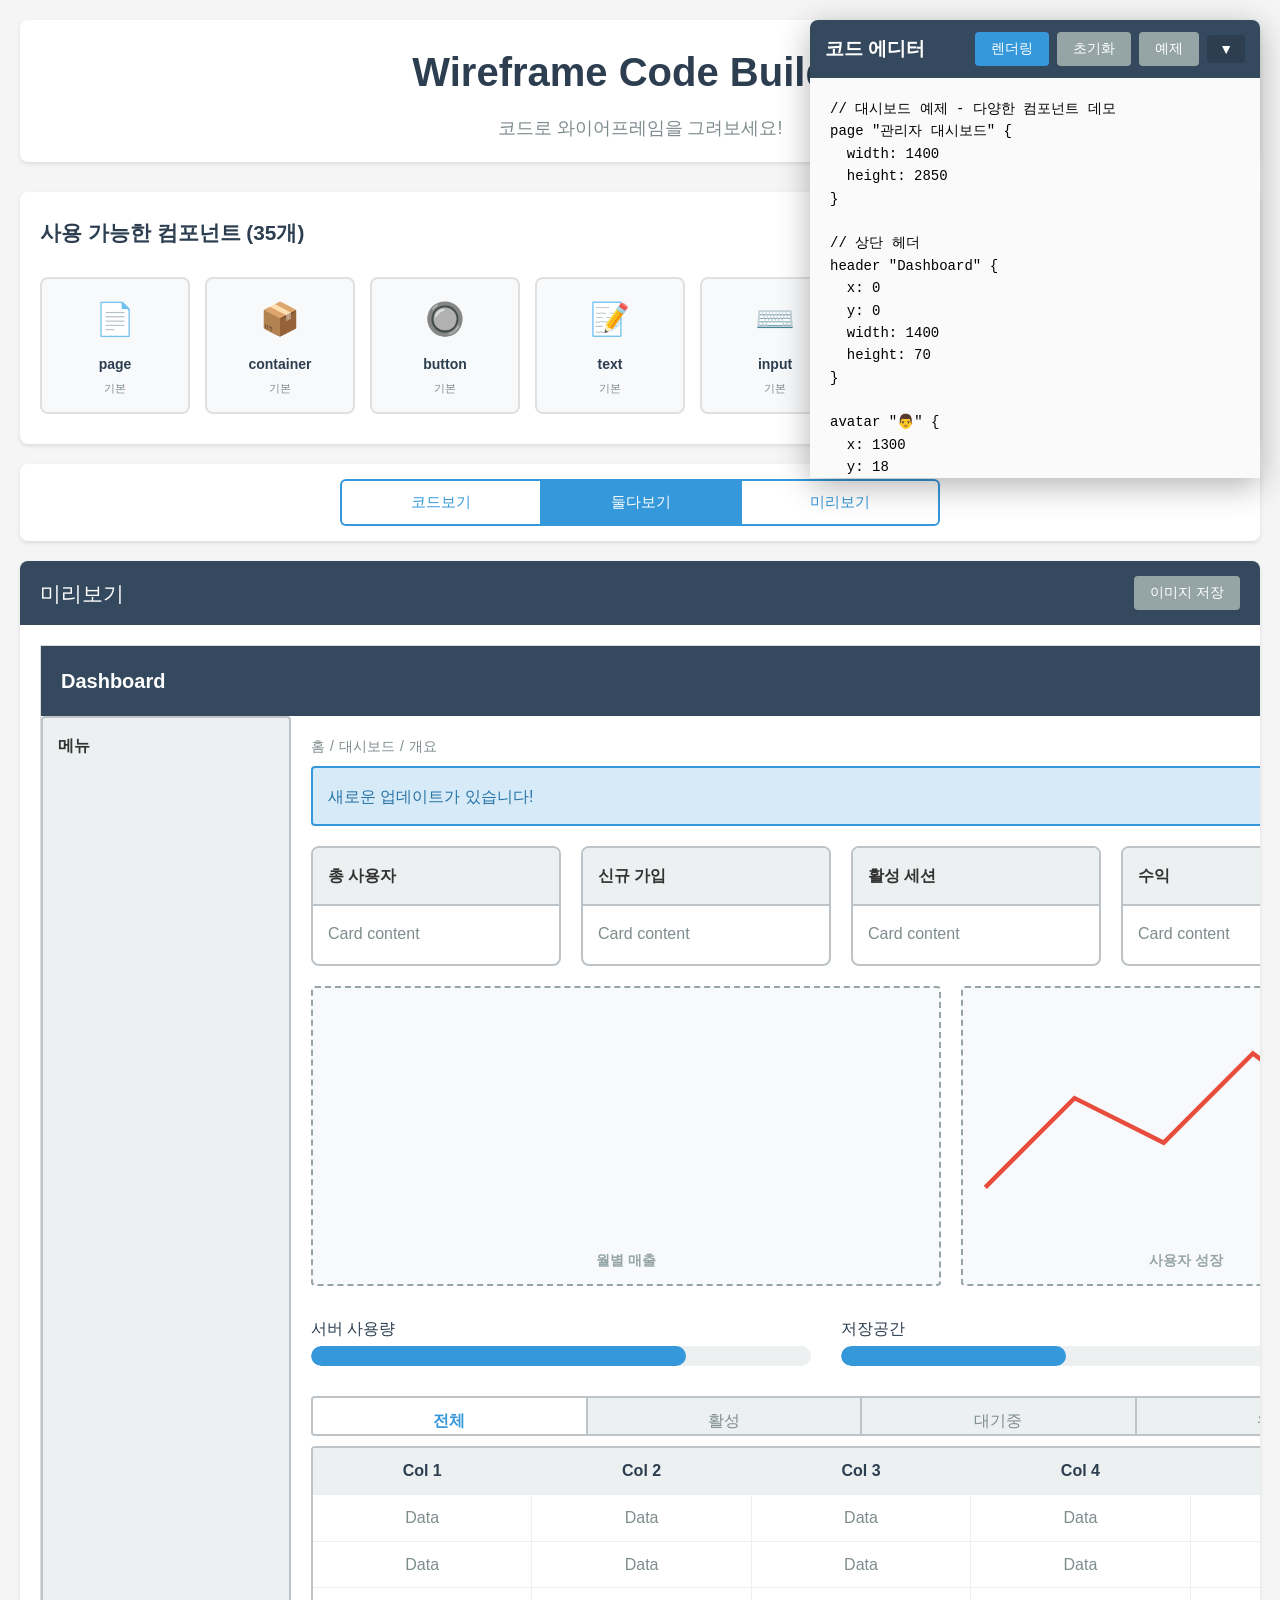
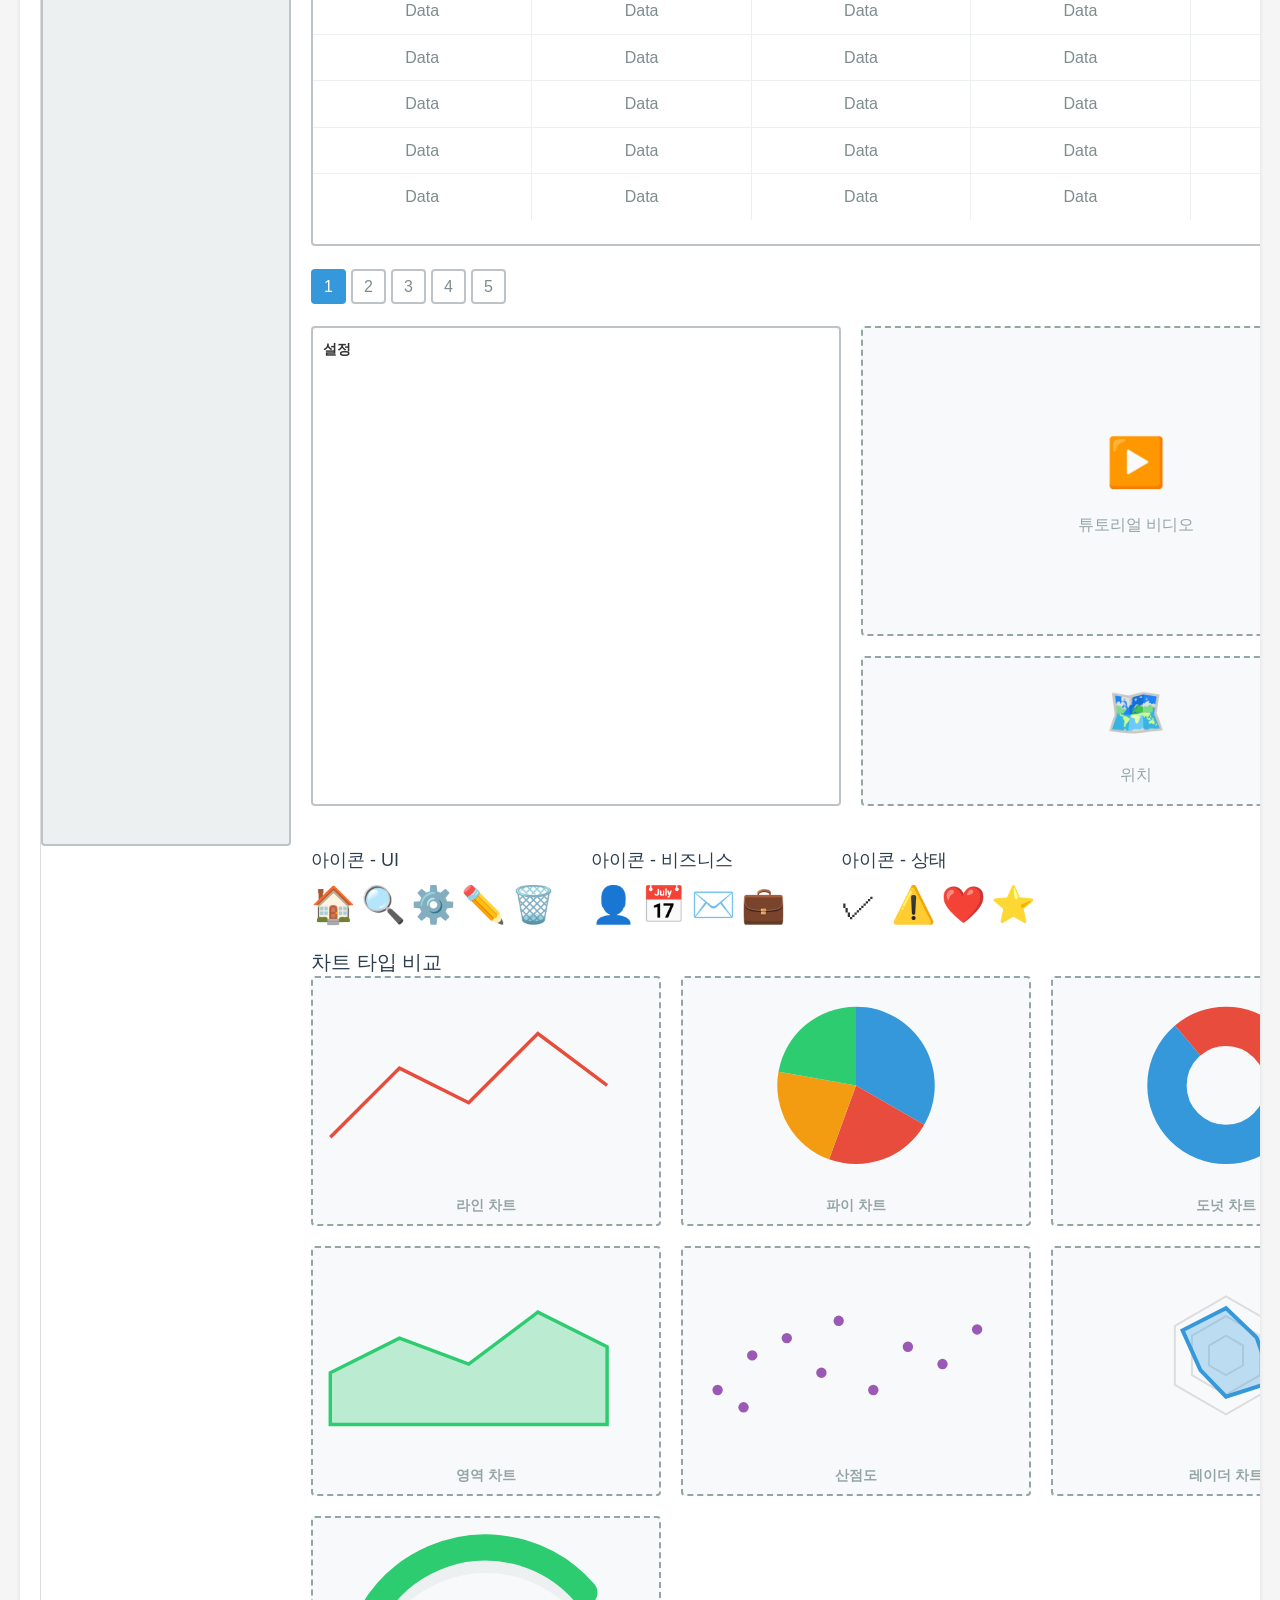
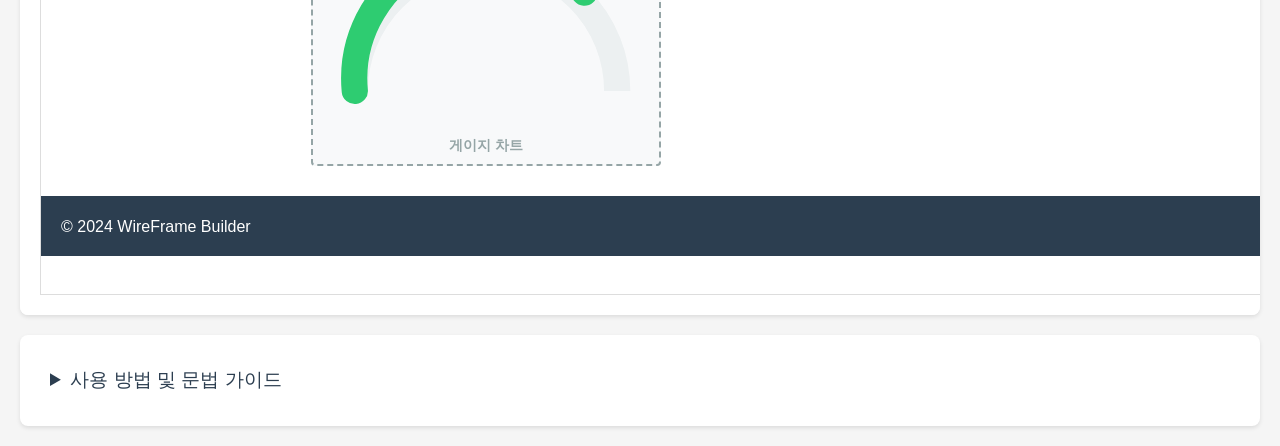
==== commit fd8a89a1: "Revert "Add auto-rendering feature with toggle for code editor"" ====
--- a/index.html
+++ b/index.html
@@ -68,14 +68,6 @@
             <div class="code-modal-header">
                 <h3>코드 에디터</h3>
                 <div class="code-modal-controls">
-                    <div class="auto-render-toggle">
-                        <button id="autoRenderToggle" class="btn-toggle-mode active" data-mode="auto">
-                            자동 렌더링
-                        </button>
-                        <button id="manualRenderToggle" class="btn-toggle-mode" data-mode="manual">
-                            수동 렌더링
-                        </button>
-                    </div>
                     <button id="renderBtnModal" class="btn-primary btn-sm">렌더링</button>
                     <button id="clearBtnModal" class="btn-secondary btn-sm">초기화</button>
                     <button id="exampleBtnModal" class="btn-secondary btn-sm">예제</button>
--- a/style.css
+++ b/style.css
@@ -190,37 +190,6 @@
     display: flex;
     gap: 8px;
     align-items: center;
-}
-
-.auto-render-toggle {
-    display: flex;
-    gap: 0;
-    background: #2c3e50;
-    border-radius: 4px;
-    overflow: hidden;
-    border: 1px solid #1a252f;
-}
-
-.btn-toggle-mode {
-    padding: 6px 12px;
-    border: none;
-    background: #2c3e50;
-    color: rgba(255, 255, 255, 0.6);
-    cursor: pointer;
-    font-size: 12px;
-    transition: all 0.3s ease;
-    white-space: nowrap;
-}
-
-.btn-toggle-mode:hover {
-    background: #1a252f;
-    color: rgba(255, 255, 255, 0.8);
-}
-
-.btn-toggle-mode.active {
-    background: #3498db;
-    color: white;
-    font-weight: 600;
 }
 
 .btn-sm {
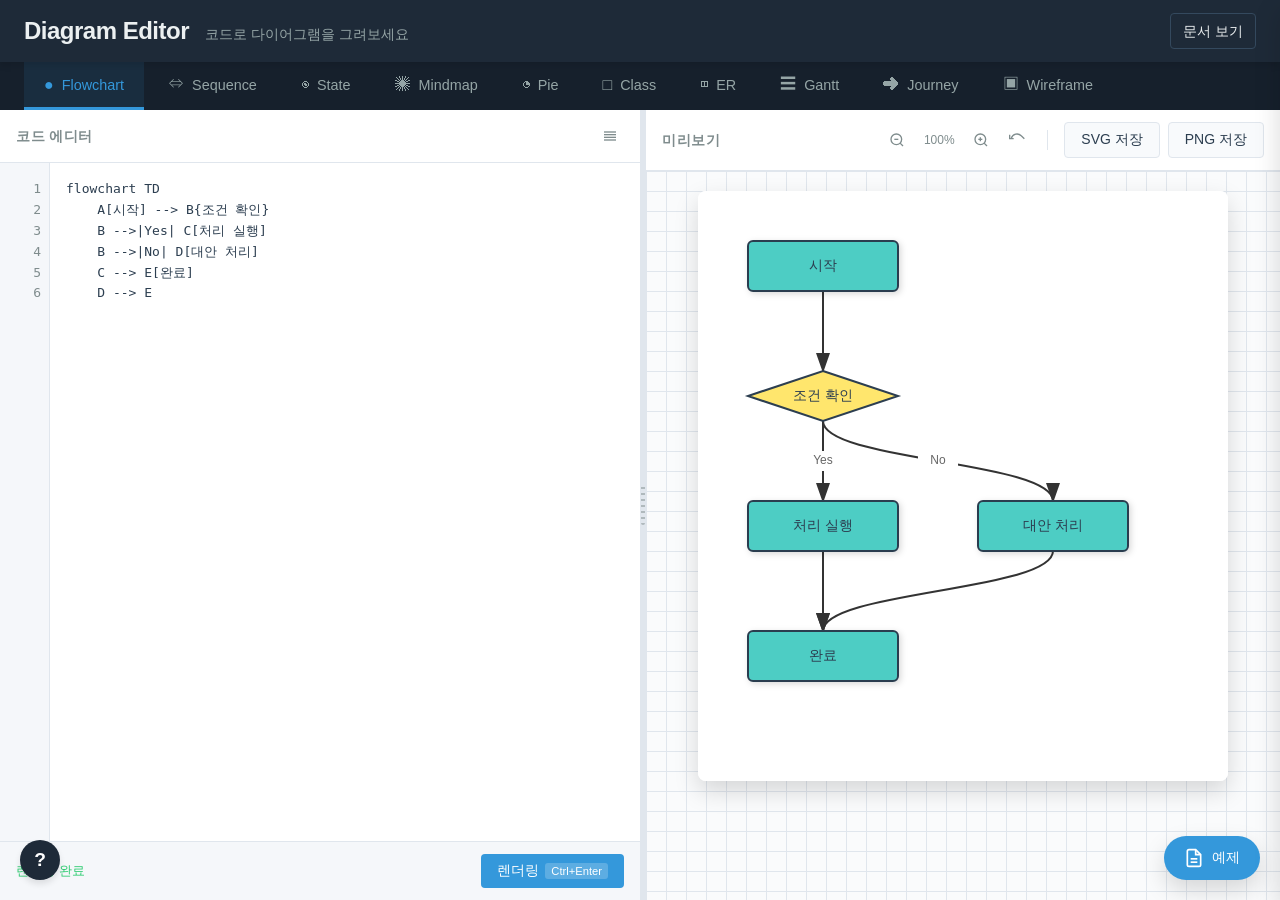
==== commit b253cd31: "Restructure project: set diagram editor as home page Changes: - Move old wireframe code to diagram-e" ====
--- a/index.html
+++ b/index.html
@@ -3,287 +3,183 @@
 <head>
     <meta charset="UTF-8">
     <meta name="viewport" content="width=device-width, initial-scale=1.0">
-    <title>Wireframe Code Builder</title>
+    <title>Diagram Editor - Flowchart, Sequence, State, Mindmap</title>
     <link rel="stylesheet" href="style.css">
 </head>
 <body>
-    <div class="container">
-        <header>
-            <h1>Wireframe Code Builder</h1>
-            <p class="subtitle">코드로 와이어프레임을 그려보세요!</p>
+    <div class="app-container">
+        <!-- 헤더 -->
+        <header class="app-header">
+            <div class="header-left">
+                <h1>Diagram Editor</h1>
+                <span class="subtitle">코드로 다이어그램을 그려보세요</span>
+            </div>
+            <div class="header-right">
+                <a href="DOCS.md" target="_blank" class="doc-link">문서 보기</a>
+            </div>
         </header>
 
-        <!-- 컴포넌트 갤러리 -->
-        <div class="component-gallery">
-            <div class="gallery-header">
-                <h3>사용 가능한 컴포넌트 (35개)</h3>
-                <div class="gallery-nav">
-                    <button class="gallery-nav-btn prev" id="galleryPrev">←</button>
-                    <button class="gallery-nav-btn next" id="galleryNext">→</button>
+        <!-- 다이어그램 타입 선택 -->
+        <nav class="diagram-tabs">
+            <button class="tab-btn active" data-type="flowchart">
+                <span class="tab-icon">&#9679;</span>
+                Flowchart
+            </button>
+            <button class="tab-btn" data-type="sequence">
+                <span class="tab-icon">&#8660;</span>
+                Sequence
+            </button>
+            <button class="tab-btn" data-type="state">
+                <span class="tab-icon">&#9673;</span>
+                State
+            </button>
+            <button class="tab-btn" data-type="mindmap">
+                <span class="tab-icon">&#10042;</span>
+                Mindmap
+            </button>
+            <button class="tab-btn" data-type="pie">
+                <span class="tab-icon">&#9684;</span>
+                Pie
+            </button>
+            <button class="tab-btn" data-type="class">
+                <span class="tab-icon">&#9633;</span>
+                Class
+            </button>
+            <button class="tab-btn" data-type="er">
+                <span class="tab-icon">&#9707;</span>
+                ER
+            </button>
+            <button class="tab-btn" data-type="gantt">
+                <span class="tab-icon">&#9776;</span>
+                Gantt
+            </button>
+            <button class="tab-btn" data-type="journey">
+                <span class="tab-icon">&#10140;</span>
+                Journey
+            </button>
+            <button class="tab-btn" data-type="wireframe">
+                <span class="tab-icon">&#9635;</span>
+                Wireframe
+            </button>
+        </nav>
+
+        <!-- 메인 콘텐츠 -->
+        <main class="main-content">
+            <!-- 에디터 패널 -->
+            <div class="editor-panel">
+                <div class="panel-header">
+                    <h2>코드 에디터</h2>
+                    <div class="panel-actions">
+                        <button id="formatBtn" class="btn btn-icon" title="코드 정리">
+                            <svg width="16" height="16" viewBox="0 0 24 24" fill="none" stroke="currentColor" stroke-width="2">
+                                <line x1="21" y1="10" x2="3" y2="10"></line>
+                                <line x1="21" y1="6" x2="3" y2="6"></line>
+                                <line x1="21" y1="14" x2="3" y2="14"></line>
+                                <line x1="21" y1="18" x2="3" y2="18"></line>
+                            </svg>
+                        </button>
+                    </div>
+                </div>
+                <div class="editor-wrapper">
+                    <div class="line-numbers" id="lineNumbers"></div>
+                    <textarea id="codeEditor" spellcheck="false" placeholder="여기에 다이어그램 코드를 입력하세요..."></textarea>
+                </div>
+                <div class="editor-footer">
+                    <span class="status" id="editorStatus">준비됨</span>
+                    <div class="editor-actions">
+                        <button id="renderBtn" class="btn btn-primary">
+                            <span>렌더링</span>
+                            <kbd>Ctrl+Enter</kbd>
+                        </button>
+                    </div>
                 </div>
             </div>
-            <div class="gallery-scroll-container">
-                <div class="gallery-items" id="galleryItems">
-                    <!-- 컴포넌트 카드들이 JavaScript로 동적 생성됨 -->
+
+            <!-- 리사이즈 핸들 -->
+            <div class="resize-handle" id="resizeHandle"></div>
+
+            <!-- 미리보기 패널 -->
+            <div class="preview-panel">
+                <div class="panel-header">
+                    <h2>미리보기</h2>
+                    <div class="panel-actions">
+                        <button id="zoomOutBtn" class="btn btn-icon" title="축소">
+                            <svg width="16" height="16" viewBox="0 0 24 24" fill="none" stroke="currentColor" stroke-width="2">
+                                <circle cx="11" cy="11" r="8"></circle>
+                                <line x1="21" y1="21" x2="16.65" y2="16.65"></line>
+                                <line x1="8" y1="11" x2="14" y2="11"></line>
+                            </svg>
+                        </button>
+                        <span id="zoomLevel" class="zoom-level">100%</span>
+                        <button id="zoomInBtn" class="btn btn-icon" title="확대">
+                            <svg width="16" height="16" viewBox="0 0 24 24" fill="none" stroke="currentColor" stroke-width="2">
+                                <circle cx="11" cy="11" r="8"></circle>
+                                <line x1="21" y1="21" x2="16.65" y2="16.65"></line>
+                                <line x1="11" y1="8" x2="11" y2="14"></line>
+                                <line x1="8" y1="11" x2="14" y2="11"></line>
+                            </svg>
+                        </button>
+                        <button id="resetZoomBtn" class="btn btn-icon" title="원래 크기">
+                            <svg width="16" height="16" viewBox="0 0 24 24" fill="none" stroke="currentColor" stroke-width="2">
+                                <path d="M3.51 9a9 9 0 0 1 14.85-3.36L23 10"></path>
+                                <path d="M1 4v6h6"></path>
+                            </svg>
+                        </button>
+                        <div class="divider"></div>
+                        <button id="exportSvgBtn" class="btn btn-secondary">SVG 저장</button>
+                        <button id="exportPngBtn" class="btn btn-secondary">PNG 저장</button>
+                    </div>
                 </div>
+                <div class="preview-wrapper" id="previewWrapper">
+                    <div id="diagramCanvas" class="diagram-canvas"></div>
+                </div>
+            </div>
+        </main>
+
+        <!-- 예제 모달 -->
+        <div class="examples-sidebar" id="examplesSidebar">
+            <div class="sidebar-header">
+                <h3>예제 템플릿</h3>
+                <button id="closeSidebar" class="btn btn-icon">
+                    <svg width="16" height="16" viewBox="0 0 24 24" fill="none" stroke="currentColor" stroke-width="2">
+                        <line x1="18" y1="6" x2="6" y2="18"></line>
+                        <line x1="6" y1="6" x2="18" y2="18"></line>
+                    </svg>
+                </button>
+            </div>
+            <div class="examples-list" id="examplesList">
+                <!-- 동적으로 생성됨 -->
             </div>
         </div>
 
-        <!-- 뷰 모드 토글 -->
-        <div class="view-mode-toggle">
-            <button class="view-mode-btn" id="viewCodeBtn">코드보기</button>
-            <button class="view-mode-btn active" id="viewBothBtn">둘다보기</button>
-            <button class="view-mode-btn" id="viewPreviewBtn">미리보기</button>
-        </div>
+        <!-- 예제 토글 버튼 -->
+        <button id="toggleExamples" class="toggle-examples-btn" title="예제 보기">
+            <svg width="20" height="20" viewBox="0 0 24 24" fill="none" stroke="currentColor" stroke-width="2">
+                <path d="M14 2H6a2 2 0 0 0-2 2v16a2 2 0 0 0 2 2h12a2 2 0 0 0 2-2V8z"></path>
+                <polyline points="14,2 14,8 20,8"></polyline>
+                <line x1="16" y1="13" x2="8" y2="13"></line>
+                <line x1="16" y1="17" x2="8" y2="17"></line>
+            </svg>
+            <span>예제</span>
+        </button>
 
-        <!-- 메인 컨텐츠 -->
-        <div class="main-content">
-            <!-- 코드 에디터 패널 -->
-            <div class="editor-panel" id="editorPanel">
-                <div class="panel-header">
-                    <h2>코드 에디터</h2>
-                    <div class="controls">
-                        <button id="renderBtn" class="btn-primary">렌더링</button>
-                        <button id="clearBtn" class="btn-secondary">초기화</button>
-                        <button id="exampleBtn" class="btn-secondary">예제 보기</button>
-                    </div>
-                </div>
-                <textarea id="codeEditor" placeholder="여기에 와이어프레임 코드를 입력하세요..."></textarea>
+        <!-- 문법 도움말 툴팁 -->
+        <div class="syntax-help" id="syntaxHelp">
+            <div class="help-header">
+                <span>문법 도움말</span>
+                <button id="closeSyntaxHelp" class="btn btn-icon btn-small">
+                    <svg width="12" height="12" viewBox="0 0 24 24" fill="none" stroke="currentColor" stroke-width="2">
+                        <line x1="18" y1="6" x2="6" y2="18"></line>
+                        <line x1="6" y1="6" x2="18" y2="18"></line>
+                    </svg>
+                </button>
             </div>
-
-            <!-- 미리보기 패널 -->
-            <div class="preview-panel" id="previewPanel">
-                <div class="panel-header">
-                    <h2>미리보기</h2>
-                    <div class="controls">
-                        <button id="exportBtn" class="btn-secondary">이미지 저장</button>
-                    </div>
-                </div>
-                <div id="canvas" class="canvas"></div>
+            <div class="help-content" id="syntaxHelpContent">
+                <!-- 동적으로 생성됨 -->
             </div>
         </div>
 
-        <!-- 코드 모달 (둘다보기 모드용) -->
-        <div class="code-modal" id="codeModal">
-            <div class="code-modal-header">
-                <h3>코드 에디터</h3>
-                <div class="code-modal-controls">
-                    <button id="renderBtnModal" class="btn-primary btn-sm">렌더링</button>
-                    <button id="clearBtnModal" class="btn-secondary btn-sm">초기화</button>
-                    <button id="exampleBtnModal" class="btn-secondary btn-sm">예제</button>
-                    <button id="toggleCodeModal" class="btn-toggle">▼</button>
-                </div>
-            </div>
-            <div class="code-modal-content" id="codeModalContent">
-                <textarea id="codeEditorModal" placeholder="여기에 와이어프레임 코드를 입력하세요..."></textarea>
-            </div>
-        </div>
-
-        <div class="documentation">
-            <details>
-                <summary>사용 방법 및 문법 가이드</summary>
-<div class="doc-content">
-                    <h3>기본 문법</h3>
-                    <pre><code>// 페이지 정의
-page "페이지 제목" {
-  width: 1200
-  height: 800
-}</code></pre>
-
-                    <h3>기본 컴포넌트</h3>
-                    <pre><code>// 컨테이너
-container "컨테이너명" {
-  x: 0, y: 0, width: 300, height: 200
-  background: #f0f0f0
-}
-
-// 버튼
-button "버튼 텍스트" {
-  x: 50, y: 50, width: 120, height: 40
-}
-
-// 텍스트
-text "텍스트 내용" {
-  x: 50, y: 100, size: 16, color: #333
-}
-
-// 이미지
-image "이미지 설명" {
-  x: 50, y: 200, width: 300, height: 200
-}</code></pre>
-
-                    <h3>폼 요소</h3>
-                    <pre><code>// 입력 필드
-input "placeholder" {
-  x: 50, y: 150, width: 200, height: 40
-}
-
-// 체크박스
-checkbox "동의합니다" {
-  x: 50, y: 200
-}
-
-// 라디오 버튼
-radio "옵션 1" {
-  x: 50, y: 230
-}
-
-// 드롭다운
-dropdown "선택하세요" {
-  x: 50, y: 260, width: 200
-}
-
-// 텍스트영역
-textarea "내용 입력" {
-  x: 50, y: 310, width: 300, height: 100
-}
-
-// 토글 스위치
-toggle "알림 켜기" {
-  x: 50, y: 420, width: 50, height: 25
-}
-
-// 슬라이더
-slider {
-  x: 50, y: 460, width: 200
-}</code></pre>
-
-                    <h3>레이아웃 컴포넌트</h3>
-                    <pre><code>// 카드
-card "카드 제목" {
-  x: 50, y: 500, width: 300, height: 200
-}
-
-// 사이드바
-sidebar "메뉴" {
-  x: 0, y: 80, width: 250, height: 600
-}
-
-// 헤더
-header "사이트 헤더" {
-  x: 0, y: 0, width: 1200, height: 80
-}
-
-// 푸터
-footer "© 2024 Company" {
-  x: 0, y: 920, width: 1200, height: 80
-}
-
-// 모달
-modal "경고" {
-  x: 300, y: 150, width: 600, height: 400
-}</code></pre>
-
-                    <h3>네비게이션</h3>
-                    <pre><code>// 네비게이션 바
-navbar {
-  height: 60
-  items: ["홈", "소개", "서비스", "연락처"]
-}
-
-// 탭
-tabs {
-  x: 50, y: 100, width: 600
-  items: ["탭1", "탭2", "탭3"]
-}
-
-// 브레드크럼
-breadcrumb {
-  x: 50, y: 150
-  items: ["홈", "카테고리", "현재페이지"]
-}
-
-// 페이지네이션
-pagination {
-  x: 50, y: 200, pages: 5
-}
-
-// 메뉴
-menu {
-  x: 50, y: 250, width: 200
-  items: ["항목1", "항목2", "항목3"]
-}</code></pre>
-
-                    <h3>데이터 표시</h3>
-                    <pre><code>// 그리드
-grid {
-  x: 50, y: 300, columns: 3, gap: 20, items: 6
-}
-
-// 테이블
-table {
-  x: 50, y: 500, width: 600, height: 300
-  rows: 5, columns: 4
-}
-
-// 리스트
-list {
-  x: 50, y: 850
-  items: ["항목1", "항목2", "항목3"]
-}</code></pre>
-
-                    <h3>피드백 요소</h3>
-                    <pre><code>// 알림 (info, success, warning, error)
-alert "알림 메시지" {
-  x: 50, y: 1000, width: 400
-  type: info
-}
-
-// 배지
-badge "5" {
-  x: 150, y: 50, width: 30, height: 25
-}
-
-// 프로그레스 바
-progress {
-  x: 50, y: 1080, width: 300
-  value: 75
-}</code></pre>
-
-                    <h3>미디어</h3>
-                    <pre><code>// 비디오
-video "비디오 제목" {
-  x: 50, y: 1150, width: 640, height: 360
-}
-
-// 아이콘
-icon "⭐" {
-  x: 50, y: 1550, size: 32
-}</code></pre>
-
-                    <h3>차트 및 지도</h3>
-                    <pre><code>// 차트 (bar, line, pie)
-chart "매출 차트" {
-  x: 50, y: 1600, width: 400, height: 300
-  type: bar
-}
-
-// 지도
-map "위치 지도" {
-  x: 500, y: 1600, width: 600, height: 400
-}</code></pre>
-
-                    <h3>기타</h3>
-                    <pre><code>// 구분선
-divider {
-  x: 50, y: 2050, width: 600, height: 2
-}
-
-// 아바타
-avatar "👤" {
-  x: 50, y: 2100, size: 48
-}
-
-// 툴팁
-tooltip "도움말 텍스트" {
-  x: 150, y: 2100, width: 150
-}</code></pre>
-
-                    <h3>예제</h3>
-                    <p>예제 보기 버튼을 클릭하면 샘플 와이어프레임 코드를 확인할 수 있습니다.</p>
-                </div>
-            </details>
-        </div>
+        <button id="toggleSyntaxHelp" class="toggle-syntax-btn" title="문법 도움말">?</button>
     </div>
 
     <script src="parser.js"></script>
--- a/style.css
+++ b/style.css
@@ -1,3 +1,36 @@
+/* ===== CSS Variables ===== */
+:root {
+    --primary: #3498DB;
+    --primary-dark: #2980B9;
+    --secondary: #95A5A6;
+    --success: #2ECC71;
+    --warning: #F39C12;
+    --danger: #E74C3C;
+
+    --bg-dark: #1E2A38;
+    --bg-darker: #16202C;
+    --bg-light: #F8FAFC;
+    --bg-white: #FFFFFF;
+
+    --text-primary: #2C3E50;
+    --text-secondary: #7F8C8D;
+    --text-light: #ECF0F1;
+
+    --border: #E0E6ED;
+    --border-dark: #34495E;
+
+    --shadow-sm: 0 1px 3px rgba(0, 0, 0, 0.1);
+    --shadow-md: 0 4px 6px rgba(0, 0, 0, 0.1);
+    --shadow-lg: 0 10px 25px rgba(0, 0, 0, 0.15);
+
+    --radius-sm: 4px;
+    --radius-md: 8px;
+    --radius-lg: 12px;
+
+    --transition: all 0.2s ease;
+}
+
+/* ===== Reset & Base ===== */
 * {
     margin: 0;
     padding: 0;
@@ -6,1277 +39,686 @@
 
 body {
     font-family: -apple-system, BlinkMacSystemFont, 'Segoe UI', Roboto, 'Helvetica Neue', Arial, sans-serif;
-    background: #f5f5f5;
-    color: #333;
+    background: var(--bg-light);
+    color: var(--text-primary);
     line-height: 1.6;
-}
-
-.container {
-    max-width: 100%;
-    margin: 0 auto;
+    overflow: hidden;
+}
+
+/* ===== App Container ===== */
+.app-container {
+    display: flex;
+    flex-direction: column;
+    height: 100vh;
+    overflow: hidden;
+}
+
+/* ===== Header ===== */
+.app-header {
+    display: flex;
+    justify-content: space-between;
+    align-items: center;
+    padding: 12px 24px;
+    background: var(--bg-dark);
+    color: var(--text-light);
+    box-shadow: var(--shadow-md);
+    z-index: 100;
+}
+
+.header-left {
+    display: flex;
+    align-items: baseline;
+    gap: 16px;
+}
+
+.app-header h1 {
+    font-size: 1.5rem;
+    font-weight: 600;
+    letter-spacing: -0.5px;
+}
+
+.subtitle {
+    font-size: 0.875rem;
+    color: var(--secondary);
+}
+
+.header-right {
+    display: flex;
+    align-items: center;
+    gap: 16px;
+}
+
+.doc-link {
+    color: var(--text-light);
+    text-decoration: none;
+    font-size: 0.875rem;
+    padding: 6px 12px;
+    border: 1px solid var(--border-dark);
+    border-radius: var(--radius-sm);
+    transition: var(--transition);
+}
+
+.doc-link:hover {
+    background: var(--border-dark);
+}
+
+/* ===== Diagram Tabs ===== */
+.diagram-tabs {
+    display: flex;
+    background: var(--bg-darker);
+    padding: 0 24px;
+    gap: 4px;
+}
+
+.tab-btn {
+    display: flex;
+    align-items: center;
+    gap: 8px;
+    padding: 12px 20px;
+    border: none;
+    background: transparent;
+    color: var(--secondary);
+    font-size: 0.9rem;
+    font-weight: 500;
+    cursor: pointer;
+    transition: var(--transition);
+    border-bottom: 3px solid transparent;
+    position: relative;
+}
+
+.tab-btn:hover {
+    color: var(--text-light);
+    background: rgba(255, 255, 255, 0.05);
+}
+
+.tab-btn.active {
+    color: var(--primary);
+    border-bottom-color: var(--primary);
+    background: rgba(52, 152, 219, 0.1);
+}
+
+.tab-icon {
+    font-size: 1rem;
+}
+
+/* ===== Main Content ===== */
+.main-content {
+    display: flex;
+    flex: 1;
+    overflow: hidden;
+    background: var(--border);
+}
+
+/* ===== Resize Handle ===== */
+.resize-handle {
+    width: 6px;
+    background: var(--border);
+    cursor: col-resize;
+    transition: background 0.2s ease;
+    position: relative;
+    z-index: 10;
+}
+
+.resize-handle:hover,
+.resize-handle.dragging {
+    background: var(--primary);
+}
+
+.resize-handle::after {
+    content: '';
+    position: absolute;
+    top: 50%;
+    left: 50%;
+    transform: translate(-50%, -50%);
+    width: 4px;
+    height: 40px;
+    background: repeating-linear-gradient(
+        0deg,
+        var(--text-secondary) 0px,
+        var(--text-secondary) 2px,
+        transparent 2px,
+        transparent 6px
+    );
+    opacity: 0.5;
+    border-radius: 2px;
+}
+
+.resize-handle:hover::after {
+    opacity: 1;
+}
+
+/* ===== Panel Common ===== */
+.panel-header {
+    display: flex;
+    justify-content: space-between;
+    align-items: center;
+    padding: 12px 16px;
+    background: var(--bg-white);
+    border-bottom: 1px solid var(--border);
+}
+
+.panel-header h2 {
+    font-size: 0.875rem;
+    font-weight: 600;
+    color: var(--text-secondary);
+    text-transform: uppercase;
+    letter-spacing: 0.5px;
+}
+
+.panel-actions {
+    display: flex;
+    align-items: center;
+    gap: 8px;
+}
+
+.divider {
+    width: 1px;
+    height: 20px;
+    background: var(--border);
+    margin: 0 8px;
+}
+
+/* ===== Editor Panel ===== */
+.editor-panel {
+    display: flex;
+    flex-direction: column;
+    background: var(--bg-white);
+    overflow: hidden;
+    min-width: 300px;
+    max-width: 70%;
+    width: 50%;
+    flex-shrink: 0;
+}
+
+.editor-wrapper {
+    display: flex;
+    flex: 1;
+    overflow: hidden;
+}
+
+.line-numbers {
+    min-width: 50px;
+    padding: 16px 8px;
+    background: #F5F7FA;
+    color: var(--text-secondary);
+    font-family: 'SF Mono', 'Consolas', 'Monaco', monospace;
+    font-size: 13px;
+    line-height: 1.6;
+    text-align: right;
+    user-select: none;
+    border-right: 1px solid var(--border);
+    overflow: hidden;
+}
+
+#codeEditor {
+    flex: 1;
+    padding: 16px;
+    border: none;
+    resize: none;
+    font-family: 'SF Mono', 'Consolas', 'Monaco', monospace;
+    font-size: 13px;
+    line-height: 1.6;
+    color: var(--text-primary);
+    background: var(--bg-white);
+    outline: none;
+    overflow: auto;
+}
+
+#codeEditor::placeholder {
+    color: var(--text-secondary);
+}
+
+.editor-footer {
+    display: flex;
+    justify-content: space-between;
+    align-items: center;
+    padding: 12px 16px;
+    background: #F5F7FA;
+    border-top: 1px solid var(--border);
+}
+
+.status {
+    font-size: 0.8rem;
+    color: var(--text-secondary);
+}
+
+.status.error {
+    color: var(--danger);
+}
+
+.status.success {
+    color: var(--success);
+}
+
+.editor-actions {
+    display: flex;
+    gap: 8px;
+}
+
+/* ===== Preview Panel ===== */
+.preview-panel {
+    display: flex;
+    flex-direction: column;
+    background: var(--bg-light);
+    overflow: hidden;
+    flex: 1;
+    min-width: 300px;
+}
+
+.preview-wrapper {
+    flex: 1;
+    overflow: auto;
     padding: 20px;
-}
-
-header {
+    display: flex;
+    justify-content: center;
+    align-items: flex-start;
+    background:
+        linear-gradient(90deg, var(--border) 1px, transparent 1px),
+        linear-gradient(var(--border) 1px, transparent 1px);
+    background-size: 20px 20px;
+    background-color: #FAFBFC;
+}
+
+.diagram-canvas {
+    background: var(--bg-white);
+    border-radius: var(--radius-md);
+    box-shadow: var(--shadow-lg);
+    min-width: 200px;
+    min-height: 200px;
+    transition: transform 0.2s ease;
+}
+
+.diagram-canvas svg {
+    display: block;
+    border-radius: var(--radius-md);
+}
+
+.zoom-level {
+    font-size: 0.75rem;
+    color: var(--text-secondary);
+    min-width: 40px;
     text-align: center;
-    margin-bottom: 30px;
-    padding: 20px;
-    background: white;
-    border-radius: 8px;
-    box-shadow: 0 2px 4px rgba(0, 0, 0, 0.1);
-}
-
-header h1 {
-    font-size: 2.5em;
-    color: #2c3e50;
-    margin-bottom: 10px;
-}
-
-.subtitle {
-    color: #7f8c8d;
-    font-size: 1.1em;
-}
-
-/* ===== 뷰 모드 토글 ===== */
-.view-mode-toggle {
-    display: flex;
+}
+
+/* ===== Buttons ===== */
+.btn {
+    display: inline-flex;
+    align-items: center;
     justify-content: center;
-    gap: 0;
-    margin-bottom: 20px;
-    background: white;
-    border-radius: 8px;
-    padding: 15px;
-    box-shadow: 0 2px 4px rgba(0, 0, 0, 0.1);
-}
-
-.view-mode-btn {
-    padding: 12px 30px;
-    border: 2px solid #3498db;
-    background: white;
-    color: #3498db;
+    gap: 6px;
+    padding: 8px 16px;
+    border: none;
+    border-radius: var(--radius-sm);
+    font-size: 0.875rem;
+    font-weight: 500;
     cursor: pointer;
-    font-size: 15px;
+    transition: var(--transition);
+}
+
+.btn-primary {
+    background: var(--primary);
+    color: white;
+}
+
+.btn-primary:hover {
+    background: var(--primary-dark);
+}
+
+.btn-primary kbd {
+    padding: 2px 6px;
+    background: rgba(255, 255, 255, 0.2);
+    border-radius: 3px;
+    font-size: 0.7rem;
+    font-family: inherit;
+}
+
+.btn-secondary {
+    background: var(--bg-light);
+    color: var(--text-primary);
+    border: 1px solid var(--border);
+}
+
+.btn-secondary:hover {
+    background: var(--border);
+}
+
+.btn-icon {
+    padding: 6px;
+    background: transparent;
+    color: var(--text-secondary);
+    border: none;
+}
+
+.btn-icon:hover {
+    color: var(--text-primary);
+    background: var(--bg-light);
+}
+
+.btn-small {
+    padding: 4px;
+}
+
+/* ===== Examples Sidebar ===== */
+.examples-sidebar {
+    position: fixed;
+    right: -320px;
+    top: 0;
+    bottom: 0;
+    width: 320px;
+    background: var(--bg-white);
+    box-shadow: var(--shadow-lg);
+    z-index: 200;
+    display: flex;
+    flex-direction: column;
+    transition: right 0.3s ease;
+}
+
+.examples-sidebar.open {
+    right: 0;
+}
+
+.sidebar-header {
+    display: flex;
+    justify-content: space-between;
+    align-items: center;
+    padding: 16px;
+    border-bottom: 1px solid var(--border);
+}
+
+.sidebar-header h3 {
+    font-size: 1rem;
+    font-weight: 600;
+}
+
+.examples-list {
+    flex: 1;
+    overflow-y: auto;
+    padding: 16px;
+}
+
+.example-item {
+    padding: 12px;
+    margin-bottom: 8px;
+    background: var(--bg-light);
+    border-radius: var(--radius-md);
+    cursor: pointer;
+    transition: var(--transition);
+    border: 2px solid transparent;
+}
+
+.example-item:hover {
+    border-color: var(--primary);
+}
+
+.example-item h4 {
+    font-size: 0.875rem;
+    font-weight: 600;
+    margin-bottom: 4px;
+}
+
+.example-item p {
+    font-size: 0.75rem;
+    color: var(--text-secondary);
+}
+
+.example-item .example-type {
+    display: inline-block;
+    padding: 2px 8px;
+    background: var(--primary);
+    color: white;
+    font-size: 0.65rem;
+    border-radius: 10px;
+    margin-bottom: 8px;
+    text-transform: uppercase;
+}
+
+/* ===== Toggle Buttons ===== */
+.toggle-examples-btn {
+    position: fixed;
+    right: 20px;
+    bottom: 20px;
+    display: flex;
+    align-items: center;
+    gap: 8px;
+    padding: 12px 20px;
+    background: var(--primary);
+    color: white;
+    border: none;
+    border-radius: 30px;
+    font-size: 0.875rem;
     font-weight: 500;
-    transition: all 0.3s ease;
-    flex: 1;
-    max-width: 200px;
-}
-
-.view-mode-btn:first-child {
-    border-radius: 6px 0 0 6px;
-}
-
-.view-mode-btn:last-child {
-    border-radius: 0 6px 6px 0;
-}
-
-.view-mode-btn:not(:last-child) {
-    border-right: none;
-}
-
-.view-mode-btn:hover {
-    background: #ebf5fb;
-}
-
-.view-mode-btn.active {
-    background: #3498db;
-    color: white;
-}
-
-/* ===== 뷰 모드별 레이아웃 ===== */
-/* 코드보기 모드 */
-body.view-code .preview-panel {
-    display: none;
-}
-
-body.view-code .editor-panel {
-    grid-column: 1 / -1;
-}
-
-body.view-code .code-modal {
-    display: none;
-}
-
-/* 미리보기 모드 */
-body.view-preview .editor-panel {
-    display: none;
-}
-
-body.view-preview .preview-panel {
-    grid-column: 1 / -1;
-}
-
-body.view-preview .code-modal {
-    display: none;
-}
-
-/* 둘다보기 모드 */
-body.view-both .editor-panel {
-    display: none;
-}
-
-body.view-both .preview-panel {
-    grid-column: 1 / -1;
-}
-
-body.view-both .code-modal {
-    display: block;
-}
-
-/* 코드 모달 */
-.code-modal {
-    display: none;
+    cursor: pointer;
+    box-shadow: var(--shadow-lg);
+    z-index: 150;
+    transition: var(--transition);
+}
+
+.toggle-examples-btn:hover {
+    background: var(--primary-dark);
+    transform: translateY(-2px);
+}
+
+.toggle-syntax-btn {
     position: fixed;
-    width: 450px;
-    max-width: 450px;
-    background: white;
-    border-radius: 8px;
-    box-shadow: 0 8px 32px rgba(0, 0, 0, 0.3);
-    z-index: 2000;
-    max-height: 500px;
-    transition: all 0.3s cubic-bezier(0.4, 0, 0.2, 1);
-}
-
-/* 코드 모달 위치 클래스 */
-.code-modal.position-top-left {
-    top: 20px;
     left: 20px;
-}
-
-.code-modal.position-top-right {
-    top: 20px;
-    right: 20px;
-}
-
-.code-modal.position-bottom-left {
     bottom: 20px;
-    left: 20px;
-}
-
-.code-modal.position-bottom-right {
-    bottom: 20px;
-    right: 20px;
-}
-
-/* 드래그 중 스타일 */
-.code-modal.dragging {
-    transition: none;
-    cursor: grabbing;
-    box-shadow: 0 12px 48px rgba(0, 0, 0, 0.4);
-}
-
-.code-modal-header {
-    display: flex;
-    justify-content: space-between;
-    align-items: center;
-    padding: 12px 15px;
-    background: #34495e;
-    color: white;
-    border-radius: 8px 8px 0 0;
-    cursor: grab;
-    user-select: none;
-}
-
-.code-modal-header:active {
-    cursor: grabbing;
-}
-
-.code-modal-header h3 {
-    margin: 0;
-    font-size: 1.2em;
-}
-
-.code-modal-controls {
-    display: flex;
-    gap: 8px;
-    align-items: center;
-}
-
-.btn-sm {
-    padding: 6px 12px;
-    font-size: 13px;
-}
-
-.btn-toggle {
-    padding: 6px 12px;
-    border: none;
-    background: #2c3e50;
-    color: white;
-    border-radius: 4px;
-    cursor: pointer;
-    font-size: 14px;
-    transition: all 0.3s ease;
-}
-
-.btn-toggle:hover {
-    background: #1a252f;
-}
-
-.code-modal-content {
-    max-height: 400px;
-    overflow: hidden;
-    transition: max-height 0.3s ease;
-}
-
-.code-modal-content.collapsed {
-    max-height: 0;
-}
-
-.code-modal-content textarea {
-    width: 100%;
-    height: calc(70vh - 60px);
-    border: none;
-    padding: 20px;
-    font-family: 'Courier New', monospace;
-    font-size: 14px;
-    line-height: 1.6;
-    resize: none;
-    background: #fafafa;
-}
-
-.code-modal-content textarea:focus {
-    outline: none;
-    background: white;
-}
-
-/* ===== 컴포넌트 갤러리 ===== */
-.component-gallery {
-    background: white;
-    border-radius: 8px;
-    box-shadow: 0 2px 4px rgba(0, 0, 0, 0.1);
-    padding: 20px;
-    margin-bottom: 20px;
-}
-
-.gallery-header {
-    display: flex;
-    justify-content: space-between;
-    align-items: center;
-    margin-bottom: 15px;
-}
-
-.gallery-header h3 {
-    font-size: 1.3em;
-    color: #2c3e50;
-    margin: 0;
-}
-
-.gallery-nav {
-    display: flex;
-    gap: 10px;
-}
-
-.gallery-nav-btn {
     width: 40px;
     height: 40px;
-    border: 2px solid #3498db;
-    background: white;
-    color: #3498db;
+    display: flex;
+    align-items: center;
+    justify-content: center;
+    background: var(--bg-dark);
+    color: white;
+    border: none;
     border-radius: 50%;
+    font-size: 1.2rem;
+    font-weight: bold;
     cursor: pointer;
-    font-size: 18px;
-    display: flex;
-    align-items: center;
-    justify-content: center;
-    transition: all 0.3s ease;
-}
-
-.gallery-nav-btn:hover {
-    background: #3498db;
-    color: white;
-}
-
-.gallery-nav-btn:disabled {
-    opacity: 0.3;
-    cursor: not-allowed;
-}
-
-.gallery-scroll-container {
-    position: relative;
+    box-shadow: var(--shadow-md);
+    z-index: 150;
+    transition: var(--transition);
+}
+
+.toggle-syntax-btn:hover {
+    background: var(--bg-darker);
+    transform: scale(1.1);
+}
+
+/* ===== Syntax Help ===== */
+.syntax-help {
+    position: fixed;
+    left: 20px;
+    bottom: 70px;
+    width: 350px;
+    max-height: 400px;
+    background: var(--bg-white);
+    border-radius: var(--radius-md);
+    box-shadow: var(--shadow-lg);
+    z-index: 150;
+    display: none;
+    flex-direction: column;
     overflow: hidden;
 }
 
-.gallery-items {
-    display: flex;
-    gap: 15px;
+.syntax-help.open {
+    display: flex;
+}
+
+.help-header {
+    display: flex;
+    justify-content: space-between;
+    align-items: center;
+    padding: 12px 16px;
+    background: var(--bg-dark);
+    color: var(--text-light);
+    font-weight: 600;
+    font-size: 0.875rem;
+}
+
+.help-content {
+    flex: 1;
+    overflow-y: auto;
+    padding: 16px;
+}
+
+.help-section {
+    margin-bottom: 16px;
+}
+
+.help-section h4 {
+    font-size: 0.8rem;
+    font-weight: 600;
+    color: var(--primary);
+    margin-bottom: 8px;
+    text-transform: uppercase;
+}
+
+.help-section pre {
+    background: #F5F7FA;
+    padding: 12px;
+    border-radius: var(--radius-sm);
+    font-family: 'SF Mono', 'Consolas', monospace;
+    font-size: 0.75rem;
     overflow-x: auto;
-    scroll-behavior: smooth;
-    padding: 10px 0;
-    scrollbar-width: thin;
-    scrollbar-color: #3498db #ecf0f1;
-}
-
-.gallery-items::-webkit-scrollbar {
+    border-left: 3px solid var(--primary);
+}
+
+.help-section code {
+    color: var(--text-primary);
+}
+
+/* ===== Error Message ===== */
+.error-message {
+    padding: 20px;
+    background: #FEE2E2;
+    color: var(--danger);
+    border-radius: var(--radius-md);
+    font-size: 0.875rem;
+    border: 1px solid #FECACA;
+}
+
+/* ===== Scrollbar ===== */
+::-webkit-scrollbar {
+    width: 8px;
     height: 8px;
 }
 
-.gallery-items::-webkit-scrollbar-track {
-    background: #ecf0f1;
+::-webkit-scrollbar-track {
+    background: var(--bg-light);
+}
+
+::-webkit-scrollbar-thumb {
+    background: var(--secondary);
     border-radius: 4px;
 }
 
-.gallery-items::-webkit-scrollbar-thumb {
-    background: #3498db;
-    border-radius: 4px;
-}
-
-.gallery-items::-webkit-scrollbar-thumb:hover {
-    background: #2980b9;
-}
-
-.component-card {
-    min-width: 150px;
-    background: #f8f9fa;
-    border: 2px solid #e0e0e0;
-    border-radius: 8px;
-    padding: 15px;
-    cursor: pointer;
-    transition: all 0.3s ease;
-    position: relative;
-}
-
-.component-card:hover {
-    border-color: #3498db;
-    box-shadow: 0 4px 12px rgba(52, 152, 219, 0.2);
-    transform: translateY(-2px);
-}
-
-.component-card.active {
-    border-color: #3498db;
-    background: #ebf5fb;
-}
-
-.component-icon {
-    font-size: 32px;
-    text-align: center;
-    margin-bottom: 8px;
-}
-
-.component-name {
-    font-weight: 600;
-    color: #2c3e50;
-    font-size: 14px;
-    text-align: center;
-    margin-bottom: 4px;
-}
-
-.component-category {
-    font-size: 11px;
-    color: #7f8c8d;
-    text-align: center;
-}
-
-/* 컴포넌트 툴팁 */
-.component-tooltip {
-    position: absolute;
-    bottom: 100%;
-    left: 50%;
-    transform: translateX(-50%);
-    background: #2c3e50;
-    color: white;
-    padding: 12px 15px;
-    border-radius: 6px;
-    font-size: 12px;
-    white-space: nowrap;
-    opacity: 0;
-    pointer-events: none;
-    transition: opacity 0.3s ease;
-    margin-bottom: 10px;
-    z-index: 1000;
-    box-shadow: 0 4px 12px rgba(0, 0, 0, 0.3);
-    max-width: 300px;
-    white-space: normal;
-}
-
-.component-tooltip::after {
-    content: '';
-    position: absolute;
-    top: 100%;
-    left: 50%;
-    transform: translateX(-50%);
-    border: 6px solid transparent;
-    border-top-color: #2c3e50;
-}
-
-.component-card:hover .component-tooltip {
-    opacity: 1;
-}
-
-.tooltip-title {
-    font-weight: bold;
-    margin-bottom: 5px;
-    color: #3498db;
-}
-
-.tooltip-props {
-    font-size: 11px;
-    line-height: 1.4;
-}
-
-.main-content {
-    display: grid;
-    grid-template-columns: 1fr;
-    gap: 20px;
-    margin-bottom: 20px;
-}
-
-/* 코드보기 모드 - 좌우 분할 */
-body.view-code .main-content {
-    grid-template-columns: 1fr;
-}
-
+::-webkit-scrollbar-thumb:hover {
+    background: var(--text-secondary);
+}
+
+/* ===== Responsive ===== */
 @media (max-width: 1024px) {
     .main-content {
-        grid-template-columns: 1fr;
-    }
-}
-
-.editor-panel,
-.preview-panel {
-    background: white;
-    border-radius: 8px;
-    box-shadow: 0 2px 4px rgba(0, 0, 0, 0.1);
-    overflow: hidden;
-    display: flex;
-    flex-direction: column;
-}
-
-.panel-header {
-    display: flex;
-    justify-content: space-between;
-    align-items: center;
-    padding: 15px 20px;
-    background: #34495e;
-    color: white;
-}
-
-.panel-header h2 {
-    font-size: 1.3em;
-    font-weight: 500;
-}
-
-.controls {
-    display: flex;
-    gap: 10px;
-}
-
-.btn-primary,
-.btn-secondary {
-    padding: 8px 16px;
-    border: none;
-    border-radius: 4px;
-    cursor: pointer;
-    font-size: 14px;
-    transition: all 0.3s ease;
-}
-
-.btn-primary {
-    background: #3498db;
-    color: white;
-}
-
-.btn-primary:hover {
-    background: #2980b9;
-}
-
-.btn-secondary {
-    background: #95a5a6;
-    color: white;
-}
-
-.btn-secondary:hover {
-    background: #7f8c8d;
-}
-
-#codeEditor {
-    flex: 1;
-    min-height: 500px;
-    padding: 20px;
-    border: none;
-    font-family: 'Courier New', monospace;
-    font-size: 14px;
-    line-height: 1.6;
-    resize: vertical;
-    background: #fafafa;
-}
-
-#codeEditor:focus {
-    outline: none;
-    background: white;
-}
-
-.canvas {
-    flex: 1;
-    min-height: 500px;
-    padding: 20px;
-    background: white;
-    overflow: auto;
-    position: relative;
-}
-
-.documentation {
-    background: white;
-    border-radius: 8px;
-    box-shadow: 0 2px 4px rgba(0, 0, 0, 0.1);
-    padding: 20px;
-}
-
-details {
-    cursor: pointer;
-}
-
-summary {
-    font-size: 1.2em;
-    font-weight: 500;
-    color: #2c3e50;
-    padding: 10px;
-    user-select: none;
-}
-
-summary:hover {
-    background: #f8f9fa;
-    border-radius: 4px;
-}
-
-.doc-content {
-    padding: 20px 10px;
-}
-
-.doc-content h3 {
-    color: #2c3e50;
-    margin: 20px 0 10px 0;
-}
-
-.doc-content pre {
-    background: #f8f9fa;
-    padding: 15px;
-    border-radius: 4px;
-    overflow-x: auto;
-    border-left: 4px solid #3498db;
-}
-
-.doc-content code {
-    font-family: 'Courier New', monospace;
-    font-size: 13px;
-    line-height: 1.6;
-}
-
-.doc-content p {
-    margin: 10px 0;
-    color: #555;
-}
-
-/* 렌더링된 와이어프레임 요소 스타일 */
-.wf-container {
-    position: absolute;
-    border: 2px solid #bdc3c7;
-    background: #ecf0f1;
-    border-radius: 4px;
-}
-
-.wf-button {
-    position: absolute;
-    border: 2px solid #3498db;
-    background: #3498db;
-    color: white;
-    display: flex;
-    align-items: center;
-    justify-content: center;
-    border-radius: 4px;
-    font-weight: 500;
-    cursor: pointer;
-}
-
-.wf-text {
-    position: absolute;
-    display: flex;
-    align-items: center;
-    color: #2c3e50;
-}
-
-.wf-input {
-    position: absolute;
-    border: 2px solid #95a5a6;
-    background: white;
-    display: flex;
-    align-items: center;
-    padding-left: 10px;
-    color: #7f8c8d;
-    border-radius: 4px;
-}
-
-.wf-image {
-    position: absolute;
-    border: 2px dashed #95a5a6;
-    background: #f8f9fa;
-    display: flex;
-    align-items: center;
-    justify-content: center;
-    color: #95a5a6;
-    border-radius: 4px;
-}
-
-.wf-navbar {
-    position: absolute;
-    background: #34495e;
-    display: flex;
-    align-items: center;
-    padding: 0 20px;
-    color: white;
-}
-
-.wf-navbar-item {
-    padding: 0 15px;
-    cursor: pointer;
-}
-
-.wf-grid {
-    position: absolute;
-    display: grid;
-}
-
-.wf-grid-item {
-    border: 2px solid #bdc3c7;
-    background: white;
-    display: flex;
-    align-items: center;
-    justify-content: center;
-    color: #95a5a6;
-    border-radius: 4px;
-}
-
-.error-message {
-    color: #e74c3c;
-    padding: 20px;
-    background: #fadbd8;
-    border-radius: 4px;
-    margin: 10px;
-}
-
-/* ===== 폼 요소 ===== */
-.wf-checkbox-wrapper,
-.wf-radio-wrapper {
-    position: absolute;
-    display: flex;
-    align-items: center;
-}
-
-.wf-checkbox {
-    border: 2px solid #95a5a6;
-    background: white;
-    border-radius: 3px;
-    display: inline-block;
-}
-
-.wf-checkbox::after {
-    content: '✓';
-    display: block;
-    text-align: center;
-    color: #3498db;
-    font-size: 14px;
-    line-height: 16px;
-}
-
-.wf-radio {
-    border: 2px solid #95a5a6;
-    background: white;
-    border-radius: 50%;
-    display: inline-block;
-}
-
-.wf-radio::after {
-    content: '';
-    display: block;
-    width: 50%;
-    height: 50%;
-    margin: 25%;
-    background: #3498db;
-    border-radius: 50%;
-}
-
-.wf-dropdown {
-    position: absolute;
-    border: 2px solid #95a5a6;
-    background: white;
-    display: flex;
-    align-items: center;
-    padding-left: 10px;
-    border-radius: 4px;
-    color: #7f8c8d;
-}
-
-.wf-textarea {
-    position: absolute;
-    border: 2px solid #95a5a6;
-    background: white;
-    padding: 10px;
-    color: #7f8c8d;
-    border-radius: 4px;
-    overflow: auto;
-}
-
-.wf-toggle {
-    position: absolute;
-    background: #95a5a6;
-    border-radius: 12px;
-    cursor: pointer;
-    display: flex;
-    align-items: center;
-}
-
-.wf-toggle-knob {
-    width: 40%;
-    height: 80%;
-    background: white;
-    border-radius: 50%;
-    margin-left: 5%;
-    box-shadow: 0 2px 4px rgba(0, 0, 0, 0.2);
-}
-
-.wf-slider {
-    position: absolute;
-    background: #ecf0f1;
-    border-radius: 10px;
-    display: flex;
-    align-items: center;
-}
-
-.wf-slider::after {
-    content: '';
-    width: 50%;
-    height: 60%;
-    background: #3498db;
-    border-radius: 10px;
-    margin-left: 5%;
-}
-
-/* ===== 레이아웃 요소 ===== */
-.wf-card {
-    position: absolute;
-    background: white;
-    border: 2px solid #bdc3c7;
-    border-radius: 8px;
-    overflow: hidden;
-}
-
-.wf-card-title {
-    padding: 15px;
-    background: #ecf0f1;
-    font-weight: bold;
-    border-bottom: 2px solid #bdc3c7;
-}
-
-.wf-card-content {
-    padding: 15px;
-    color: #7f8c8d;
-}
-
-.wf-sidebar {
-    position: absolute;
-    background: #ecf0f1;
-    border: 2px solid #bdc3c7;
-    border-radius: 4px;
-}
-
-.wf-header {
-    position: absolute;
-    color: white;
-    display: flex;
-    align-items: center;
-}
-
-.wf-footer {
-    position: absolute;
-    color: white;
-    display: flex;
-    align-items: center;
-}
-
-.wf-modal {
-    position: absolute;
-    background: white;
-    border: 3px solid #34495e;
-    border-radius: 8px;
-    box-shadow: 0 4px 20px rgba(0, 0, 0, 0.3);
-    overflow: hidden;
-}
-
-.wf-modal-header {
-    padding: 15px 20px;
-    background: #34495e;
-    color: white;
-    font-weight: bold;
-    font-size: 16px;
-}
-
-.wf-modal-content {
-    padding: 20px;
-    color: #7f8c8d;
-}
-
-/* ===== 네비게이션 ===== */
-.wf-tabs {
-    position: absolute;
-    display: flex;
-    background: #ecf0f1;
-    border: 2px solid #bdc3c7;
-    border-radius: 4px;
-    overflow: hidden;
-}
-
-.wf-tab {
-    flex: 1;
-    padding: 10px 15px;
-    text-align: center;
-    cursor: pointer;
-    border-right: 2px solid #bdc3c7;
-    color: #7f8c8d;
-}
-
-.wf-tab:last-child {
-    border-right: none;
-}
-
-.wf-tab.active {
-    background: white;
-    color: #3498db;
-    font-weight: bold;
-}
-
-.wf-breadcrumb {
-    position: absolute;
-    display: flex;
-    align-items: center;
-    color: #7f8c8d;
-    font-size: 14px;
-}
-
-.wf-breadcrumb-item {
-    cursor: pointer;
-}
-
-.wf-breadcrumb-item:hover {
-    color: #3498db;
-}
-
-.wf-pagination {
-    position: absolute;
-    display: flex;
-    gap: 5px;
-    align-items: center;
-}
-
-.wf-pagination-item {
-    width: 35px;
-    height: 35px;
-    display: flex;
-    align-items: center;
-    justify-content: center;
-    border: 2px solid #bdc3c7;
-    background: white;
-    border-radius: 4px;
-    cursor: pointer;
-    color: #7f8c8d;
-}
-
-.wf-pagination-item.active {
-    background: #3498db;
-    color: white;
-    border-color: #3498db;
-}
-
-.wf-menu {
-    position: absolute;
-    background: white;
-    border: 2px solid #bdc3c7;
-    border-radius: 4px;
-    overflow: hidden;
-}
-
-.wf-menu-item {
-    padding: 12px 15px;
-    border-bottom: 1px solid #ecf0f1;
-    cursor: pointer;
-    color: #7f8c8d;
-}
-
-.wf-menu-item:last-child {
-    border-bottom: none;
-}
-
-.wf-menu-item:hover {
-    background: #ecf0f1;
-}
-
-/* ===== 데이터 표시 ===== */
-.wf-table {
-    position: absolute;
-    background: white;
-    border: 2px solid #bdc3c7;
-    border-radius: 4px;
-    overflow: hidden;
-}
-
-.wf-table-row {
-    display: flex;
-    border-bottom: 1px solid #ecf0f1;
-}
-
-.wf-table-row:last-child {
-    border-bottom: none;
-}
-
-.wf-table-row.header {
-    background: #ecf0f1;
-    font-weight: bold;
-}
-
-.wf-table-cell {
-    flex: 1;
-    padding: 10px;
-    border-right: 1px solid #ecf0f1;
-    text-align: center;
-    color: #7f8c8d;
-}
-
-.wf-table-cell:last-child {
-    border-right: none;
-}
-
-.wf-table-row.header .wf-table-cell {
-    color: #2c3e50;
-}
-
-.wf-list {
-    position: absolute;
-    background: white;
-    border: 2px solid #bdc3c7;
-    border-radius: 4px;
-    padding: 15px;
-}
-
-.wf-list-item {
-    padding: 8px 0;
-    color: #7f8c8d;
-}
-
-/* ===== 피드백 요소 ===== */
-.wf-alert {
-    position: absolute;
-    border-radius: 4px;
-    padding: 15px;
-    display: flex;
-    align-items: center;
-}
-
-.wf-alert.info {
-    background: #d6eaf8;
-    border: 2px solid #3498db;
-    color: #2874a6;
-}
-
-.wf-alert.success {
-    background: #d5f4e6;
-    border: 2px solid #27ae60;
-    color: #1e8449;
-}
-
-.wf-alert.warning {
-    background: #fef5e7;
-    border: 2px solid #f39c12;
-    color: #b9770e;
-}
-
-.wf-alert.error {
-    background: #fadbd8;
-    border: 2px solid #e74c3c;
-    color: #c0392b;
-}
-
-.wf-badge {
-    position: absolute;
-    background: #e74c3c;
-    color: white;
-    border-radius: 12px;
-    display: flex;
-    align-items: center;
-    justify-content: center;
-    font-size: 12px;
-    font-weight: bold;
-}
-
-.wf-progress {
-    position: absolute;
-    background: #ecf0f1;
-    border-radius: 10px;
-    overflow: hidden;
-}
-
-.wf-progress-bar {
-    height: 100%;
-    background: #3498db;
-    border-radius: 10px;
-}
-
-/* ===== 미디어 ===== */
-.wf-video {
-    position: absolute;
-    border: 2px dashed #95a5a6;
-    background: #f8f9fa;
-    display: flex;
-    flex-direction: column;
-    align-items: center;
-    justify-content: center;
-    color: #95a5a6;
-    border-radius: 4px;
-}
-
-.wf-icon {
-    position: absolute;
-    display: flex;
-    align-items: center;
-    justify-content: center;
-}
-
-/* ===== 차트/맵 ===== */
-.wf-chart,
-.wf-map {
-    position: absolute;
-    border: 2px dashed #95a5a6;
-    background: #f8f9fa;
-    display: flex;
-    flex-direction: column;
-    align-items: center;
-    justify-content: center;
-    color: #95a5a6;
-    border-radius: 4px;
-}
-
-/* ===== 기타 ===== */
-.wf-divider {
-    position: absolute;
-    background: #bdc3c7;
-}
-
-.wf-avatar {
-    position: absolute;
-    background: #95a5a6;
-    border-radius: 50%;
-    display: flex;
-    align-items: center;
-    justify-content: center;
-    color: white;
-}
-
-.wf-tooltip {
-    position: absolute;
-    background: #34495e;
-    color: white;
-    padding: 8px 12px;
-    border-radius: 4px;
-    font-size: 12px;
-    display: flex;
-    align-items: center;
-    box-shadow: 0 2px 8px rgba(0, 0, 0, 0.2);
-}
-
-/* ===== 스냅 가이드라인 ===== */
-.snap-guideline {
-    position: absolute;
-    background: #e74c3c;
-    pointer-events: none;
-    z-index: 10000;
-    opacity: 0.8;
-}
-
-.snap-guideline.vertical {
-    width: 1px;
-    box-shadow: 0 0 3px rgba(231, 76, 60, 0.5);
-}
-
-.snap-guideline.horizontal {
-    height: 1px;
-    box-shadow: 0 0 3px rgba(231, 76, 60, 0.5);
-}
-
-/* 컨테이너 하이라이트 (드래그 오버 시) */
-.container-highlight {
-    outline: 2px solid #3498db !important;
-    background: rgba(52, 152, 219, 0.05) !important;
-}
-
-/* 드래그 중인 요소 */
-.dragging {
-    opacity: 0.5;
-    cursor: grabbing !important;
-}
-
-/* 그리드 가이드 (옵션) */
-.wireframe-wrapper.show-grid {
-    background-image:
-        linear-gradient(rgba(0, 0, 0, 0.05) 1px, transparent 1px),
-        linear-gradient(90deg, rgba(0, 0, 0, 0.05) 1px, transparent 1px);
-    background-size: 10px 10px;
-}
-
-/* ===== 추가 폼 요소 ===== */
-.wf-search,
-.wf-select,
-.wf-fileupload,
-.wf-datepicker,
-.wf-timepicker,
-.wf-colorpicker {
-    position: absolute;
-    border: 1px solid #bdc3c7;
-    background: white;
-    padding: 10px 15px;
-    border-radius: 4px;
-    display: flex;
-    align-items: center;
-    font-size: 14px;
-    color: #2c3e50;
-}
-
-.wf-rating {
-    position: absolute;
-    display: flex;
-    align-items: center;
-    gap: 2px;
-}
-
-/* ===== 추가 모달/레이아웃 요소 ===== */
-.wf-dialog,
-.wf-popup {
-    position: absolute;
-    background: white;
-    border: 1px solid #bdc3c7;
-    border-radius: 8px;
-    box-shadow: 0 4px 16px rgba(0, 0, 0, 0.2);
-    display: flex;
-    flex-direction: column;
-    overflow: hidden;
-}
-
-.wf-drawer {
-    position: absolute;
-    background: white;
-    border: 1px solid #bdc3c7;
-    box-shadow: -4px 0 16px rgba(0, 0, 0, 0.1);
-    display: flex;
-    flex-direction: column;
-}
-
-.wf-toast,
-.wf-snackbar {
-    position: absolute;
-    background: #34495e;
-    color: white;
-    padding: 15px 20px;
-    border-radius: 4px;
-    box-shadow: 0 4px 12px rgba(0, 0, 0, 0.15);
-    display: flex;
-    align-items: center;
-    font-size: 14px;
-}
-
-/* ===== 리사이즈 핸들 ===== */
-.resize-handle {
-    position: absolute;
-    background: #3498db;
-    opacity: 0;
-    transition: opacity 0.2s;
-    z-index: 100;
-    pointer-events: auto;
-}
-
-.wf-element:hover .resize-handle {
-    opacity: 0.8;
-}
-
-.resize-handle:hover {
-    opacity: 1 !important;
-    background: #2980b9;
-}
-
-/* 모서리 핸들 (8x8px) */
-.resize-handle.corner {
-    width: 8px;
-    height: 8px;
-    border: 1px solid white;
-    border-radius: 50%;
-}
-
-.resize-handle.top-left {
-    top: -4px;
-    left: -4px;
-    cursor: nw-resize;
-}
-
-.resize-handle.top-right {
-    top: -4px;
-    right: -4px;
-    cursor: ne-resize;
-}
-
-.resize-handle.bottom-left {
-    bottom: -4px;
-    left: -4px;
-    cursor: sw-resize;
-}
-
-.resize-handle.bottom-right {
-    bottom: -4px;
-    right: -4px;
-    cursor: se-resize;
-}
-
-/* 가장자리 핸들 */
-.resize-handle.edge {
-    background: #3498db;
-}
-
-.resize-handle.top {
-    top: -2px;
-    left: 50%;
-    transform: translateX(-50%);
-    width: 20px;
-    height: 4px;
-    cursor: n-resize;
-}
-
-.resize-handle.bottom {
-    bottom: -2px;
-    left: 50%;
-    transform: translateX(-50%);
-    width: 20px;
-    height: 4px;
-    cursor: s-resize;
-}
-
-.resize-handle.left {
-    left: -2px;
-    top: 50%;
-    transform: translateY(-50%);
-    width: 4px;
-    height: 20px;
-    cursor: w-resize;
-}
-
-.resize-handle.right {
-    right: -2px;
-    top: 50%;
-    transform: translateY(-50%);
-    width: 4px;
-    height: 20px;
-    cursor: e-resize;
-}
-
-/* 리사이즈 중 */
-.resizing {
-    outline: 2px solid #3498db !important;
-    user-select: none;
-}
-
-.resizing .resize-handle {
-    opacity: 1 !important;
-}
+        flex-direction: column;
+    }
+
+    .editor-panel {
+        width: 100% !important;
+        max-width: 100%;
+        min-height: 40%;
+        height: 50%;
+    }
+
+    .resize-handle {
+        width: 100%;
+        height: 6px;
+        cursor: row-resize;
+    }
+
+    .resize-handle::after {
+        width: 40px;
+        height: 4px;
+        background: repeating-linear-gradient(
+            90deg,
+            var(--text-secondary) 0px,
+            var(--text-secondary) 2px,
+            transparent 2px,
+            transparent 6px
+        );
+    }
+
+    .preview-panel {
+        min-height: 200px;
+    }
+
+    .examples-sidebar {
+        width: 100%;
+        right: -100%;
+    }
+
+    .syntax-help {
+        width: calc(100% - 40px);
+        left: 20px;
+        right: 20px;
+    }
+}
+
+@media (max-width: 768px) {
+    .app-header {
+        padding: 10px 16px;
+    }
+
+    .app-header h1 {
+        font-size: 1.2rem;
+    }
+
+    .subtitle {
+        display: none;
+    }
+
+    .diagram-tabs {
+        padding: 0 12px;
+        overflow-x: auto;
+    }
+
+    .tab-btn {
+        padding: 10px 14px;
+        font-size: 0.8rem;
+    }
+
+    .tab-btn span:last-child {
+        display: none;
+    }
+
+    .panel-header {
+        padding: 8px 12px;
+    }
+
+    .toggle-examples-btn span {
+        display: none;
+    }
+
+    .toggle-examples-btn {
+        padding: 12px;
+        border-radius: 50%;
+    }
+}
+
+/* ===== Animations ===== */
+@keyframes pulse {
+    0%, 100% {
+        opacity: 1;
+    }
+    50% {
+        opacity: 0.5;
+    }
+}
+
+.rendering .status {
+    animation: pulse 1s infinite;
+}
+
+/* ===== Dark Mode (Optional) ===== */
+@media (prefers-color-scheme: dark) {
+    /* 다크 모드 지원 시 여기에 스타일 추가 */
+}
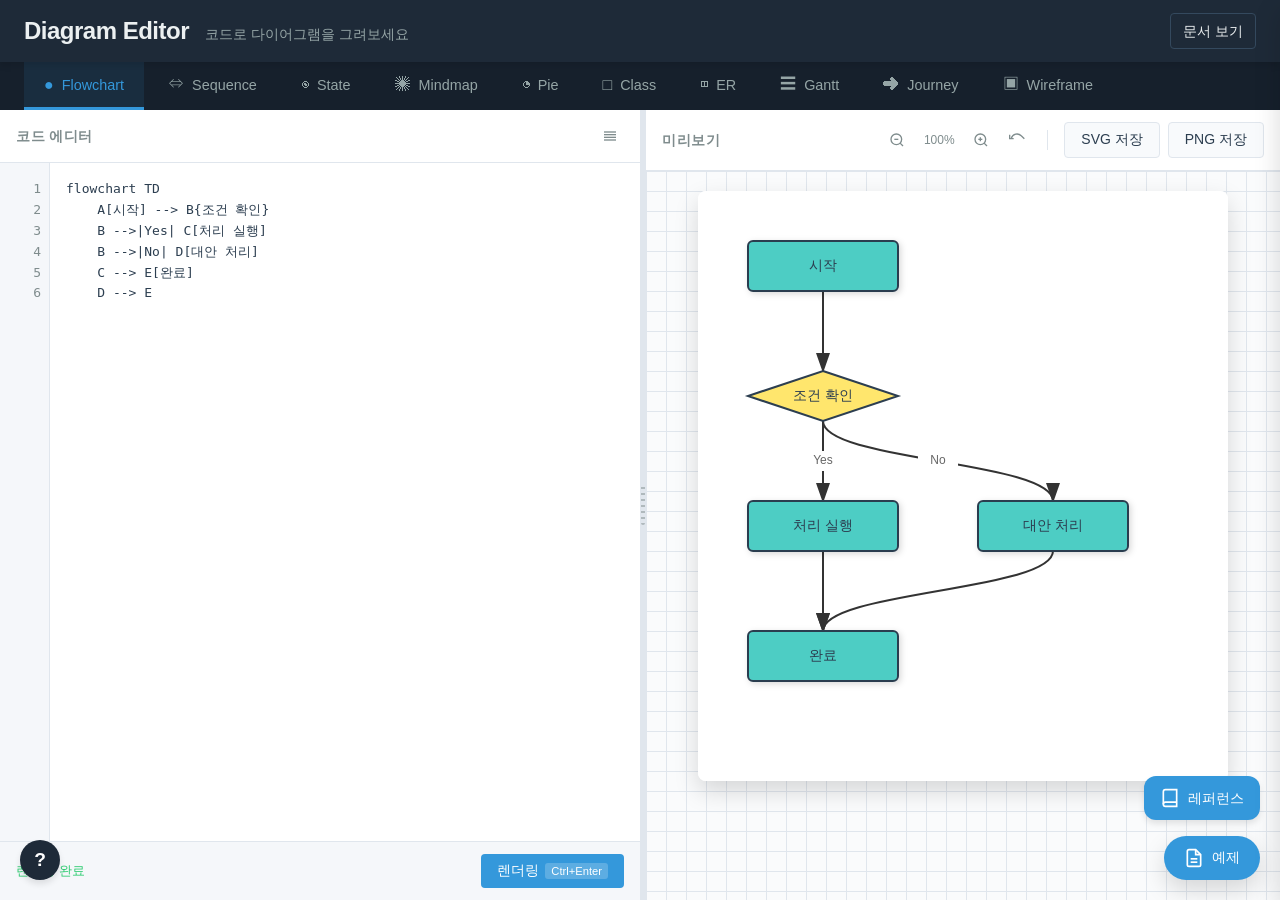
==== commit e0dea5ab: "Add comprehensive wireframe component reference guide Features: - New "레퍼런스" button opening a modal " ====
--- a/index.html
+++ b/index.html
@@ -180,6 +180,36 @@
         </div>
 
         <button id="toggleSyntaxHelp" class="toggle-syntax-btn" title="문법 도움말">?</button>
+
+        <!-- 컴포넌트 레퍼런스 모달 -->
+        <div class="component-reference-overlay" id="componentReferenceOverlay">
+            <div class="component-reference-modal">
+                <div class="reference-header">
+                    <h2>📚 Wireframe 컴포넌트 레퍼런스</h2>
+                    <button id="closeReference" class="btn btn-icon">
+                        <svg width="20" height="20" viewBox="0 0 24 24" fill="none" stroke="currentColor" stroke-width="2">
+                            <line x1="18" y1="6" x2="6" y2="18"></line>
+                            <line x1="6" y1="6" x2="18" y2="18"></line>
+                        </svg>
+                    </button>
+                </div>
+                <div class="reference-nav" id="referenceNav">
+                    <!-- 카테고리 탭 동적 생성 -->
+                </div>
+                <div class="reference-content" id="referenceContent">
+                    <!-- 컴포넌트 내용 동적 생성 -->
+                </div>
+            </div>
+        </div>
+
+        <!-- 레퍼런스 토글 버튼 -->
+        <button id="toggleReference" class="toggle-reference-btn" title="컴포넌트 레퍼런스">
+            <svg width="20" height="20" viewBox="0 0 24 24" fill="none" stroke="currentColor" stroke-width="2">
+                <path d="M4 19.5A2.5 2.5 0 0 1 6.5 17H20"></path>
+                <path d="M6.5 2H20v20H6.5A2.5 2.5 0 0 1 4 19.5v-15A2.5 2.5 0 0 1 6.5 2z"></path>
+            </svg>
+            <span>레퍼런스</span>
+        </button>
     </div>
 
     <script src="parser.js"></script>
--- a/style.css
+++ b/style.css
@@ -722,3 +722,256 @@
 @media (prefers-color-scheme: dark) {
     /* 다크 모드 지원 시 여기에 스타일 추가 */
 }
+
+/* ===== Component Reference Modal ===== */
+.component-reference-overlay {
+    position: fixed;
+    top: 0;
+    left: 0;
+    right: 0;
+    bottom: 0;
+    background: rgba(0, 0, 0, 0.6);
+    backdrop-filter: blur(4px);
+    z-index: 1000;
+    display: none;
+    justify-content: center;
+    align-items: center;
+    padding: 20px;
+}
+
+.component-reference-overlay.active {
+    display: flex;
+}
+
+.component-reference-modal {
+    background: var(--bg-white);
+    border-radius: var(--radius-lg);
+    width: 100%;
+    max-width: 900px;
+    max-height: 85vh;
+    display: flex;
+    flex-direction: column;
+    box-shadow: var(--shadow-lg);
+    overflow: hidden;
+}
+
+.reference-header {
+    display: flex;
+    justify-content: space-between;
+    align-items: center;
+    padding: 16px 20px;
+    border-bottom: 1px solid var(--border);
+    background: var(--bg-light);
+}
+
+.reference-header h2 {
+    font-size: 1.25rem;
+    color: var(--text-primary);
+}
+
+.reference-nav {
+    display: flex;
+    gap: 4px;
+    padding: 12px 16px;
+    background: var(--bg-light);
+    border-bottom: 1px solid var(--border);
+    overflow-x: auto;
+    flex-shrink: 0;
+}
+
+.reference-nav-btn {
+    padding: 8px 16px;
+    border: none;
+    background: transparent;
+    color: var(--text-secondary);
+    font-size: 0.85rem;
+    font-weight: 500;
+    border-radius: var(--radius-md);
+    cursor: pointer;
+    transition: var(--transition);
+    white-space: nowrap;
+}
+
+.reference-nav-btn:hover {
+    background: var(--bg-white);
+    color: var(--text-primary);
+}
+
+.reference-nav-btn.active {
+    background: var(--primary);
+    color: white;
+}
+
+.reference-content {
+    flex: 1;
+    overflow-y: auto;
+    padding: 20px;
+}
+
+.component-card {
+    background: var(--bg-light);
+    border-radius: var(--radius-md);
+    padding: 16px;
+    margin-bottom: 16px;
+    border: 1px solid var(--border);
+}
+
+.component-card:last-child {
+    margin-bottom: 0;
+}
+
+.component-card h3 {
+    font-size: 1rem;
+    color: var(--primary);
+    margin-bottom: 8px;
+    display: flex;
+    align-items: center;
+    gap: 8px;
+}
+
+.component-card h3 .component-icon {
+    font-size: 1.2rem;
+}
+
+.component-card .description {
+    color: var(--text-secondary);
+    font-size: 0.9rem;
+    margin-bottom: 12px;
+    line-height: 1.5;
+}
+
+.component-card .syntax-box {
+    background: var(--bg-darker);
+    color: var(--text-light);
+    padding: 12px 16px;
+    border-radius: var(--radius-sm);
+    font-family: 'Monaco', 'Menlo', 'Consolas', monospace;
+    font-size: 0.85rem;
+    margin-bottom: 12px;
+    overflow-x: auto;
+}
+
+.component-card .syntax-box code {
+    white-space: pre;
+}
+
+.component-card .params {
+    margin-top: 12px;
+}
+
+.component-card .params-title {
+    font-size: 0.8rem;
+    font-weight: 600;
+    color: var(--text-secondary);
+    margin-bottom: 8px;
+    text-transform: uppercase;
+    letter-spacing: 0.5px;
+}
+
+.component-card .param-item {
+    display: flex;
+    gap: 12px;
+    padding: 6px 0;
+    border-bottom: 1px solid var(--border);
+    font-size: 0.85rem;
+}
+
+.component-card .param-item:last-child {
+    border-bottom: none;
+}
+
+.component-card .param-name {
+    font-family: monospace;
+    background: var(--bg-white);
+    padding: 2px 6px;
+    border-radius: 3px;
+    color: var(--primary-dark);
+    font-weight: 600;
+    white-space: nowrap;
+}
+
+.component-card .param-desc {
+    color: var(--text-secondary);
+    flex: 1;
+}
+
+.component-card .param-optional {
+    color: var(--warning);
+    font-size: 0.75rem;
+}
+
+.component-card .examples {
+    margin-top: 12px;
+    padding-top: 12px;
+    border-top: 1px solid var(--border);
+}
+
+.component-card .examples-title {
+    font-size: 0.8rem;
+    font-weight: 600;
+    color: var(--text-secondary);
+    margin-bottom: 8px;
+    text-transform: uppercase;
+    letter-spacing: 0.5px;
+}
+
+.component-card .example-code {
+    background: var(--bg-white);
+    border: 1px solid var(--border);
+    padding: 8px 12px;
+    border-radius: var(--radius-sm);
+    font-family: monospace;
+    font-size: 0.8rem;
+    color: var(--text-primary);
+    margin-bottom: 6px;
+}
+
+.component-card .example-code:last-child {
+    margin-bottom: 0;
+}
+
+/* Toggle Reference Button */
+.toggle-reference-btn {
+    position: fixed;
+    bottom: 80px;
+    right: 20px;
+    display: flex;
+    align-items: center;
+    gap: 8px;
+    padding: 12px 16px;
+    background: var(--primary);
+    color: white;
+    border: none;
+    border-radius: var(--radius-lg);
+    cursor: pointer;
+    font-size: 0.9rem;
+    font-weight: 500;
+    box-shadow: var(--shadow-md);
+    transition: var(--transition);
+    z-index: 100;
+}
+
+.toggle-reference-btn:hover {
+    background: var(--primary-dark);
+    transform: translateY(-2px);
+    box-shadow: var(--shadow-lg);
+}
+
+@media (max-width: 768px) {
+    .toggle-reference-btn span {
+        display: none;
+    }
+
+    .toggle-reference-btn {
+        padding: 12px;
+        border-radius: 50%;
+    }
+
+    .component-reference-modal {
+        max-height: 90vh;
+    }
+
+    .reference-nav {
+        flex-wrap: nowrap;
+    }
+}
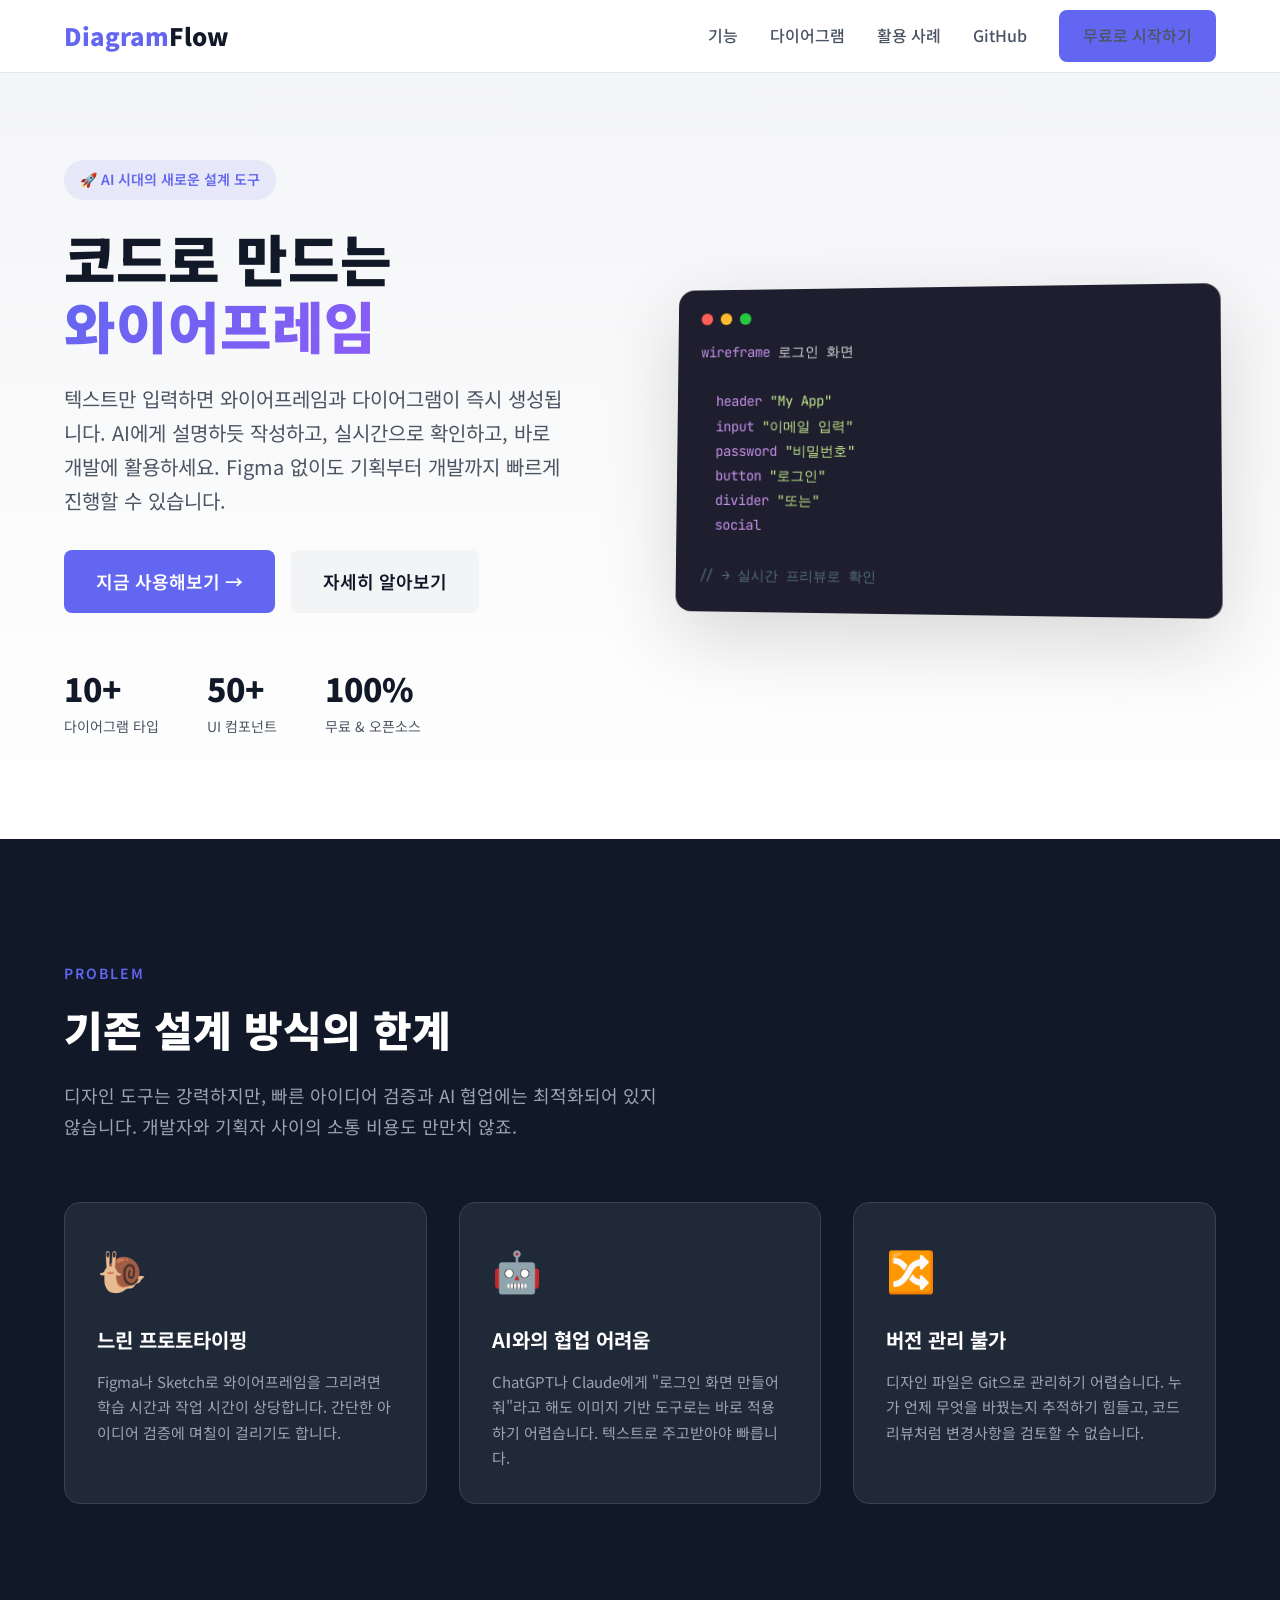
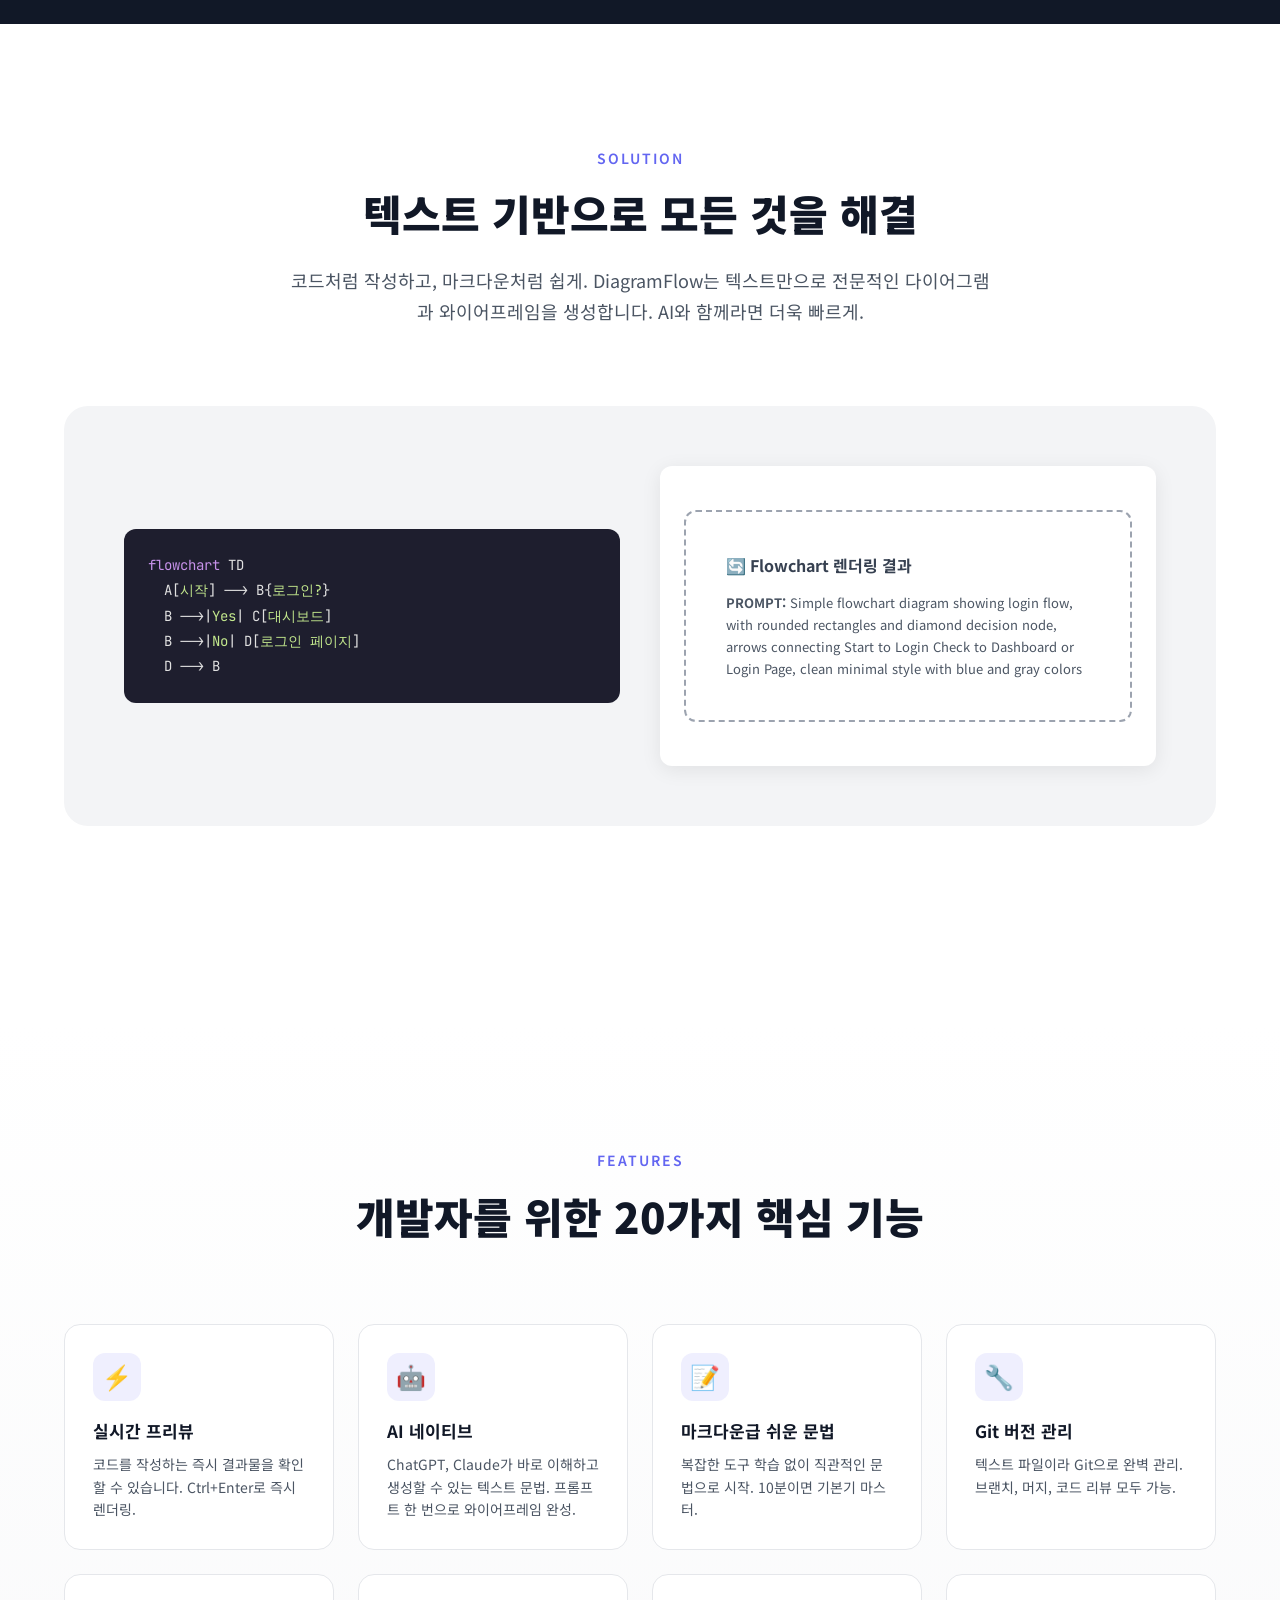
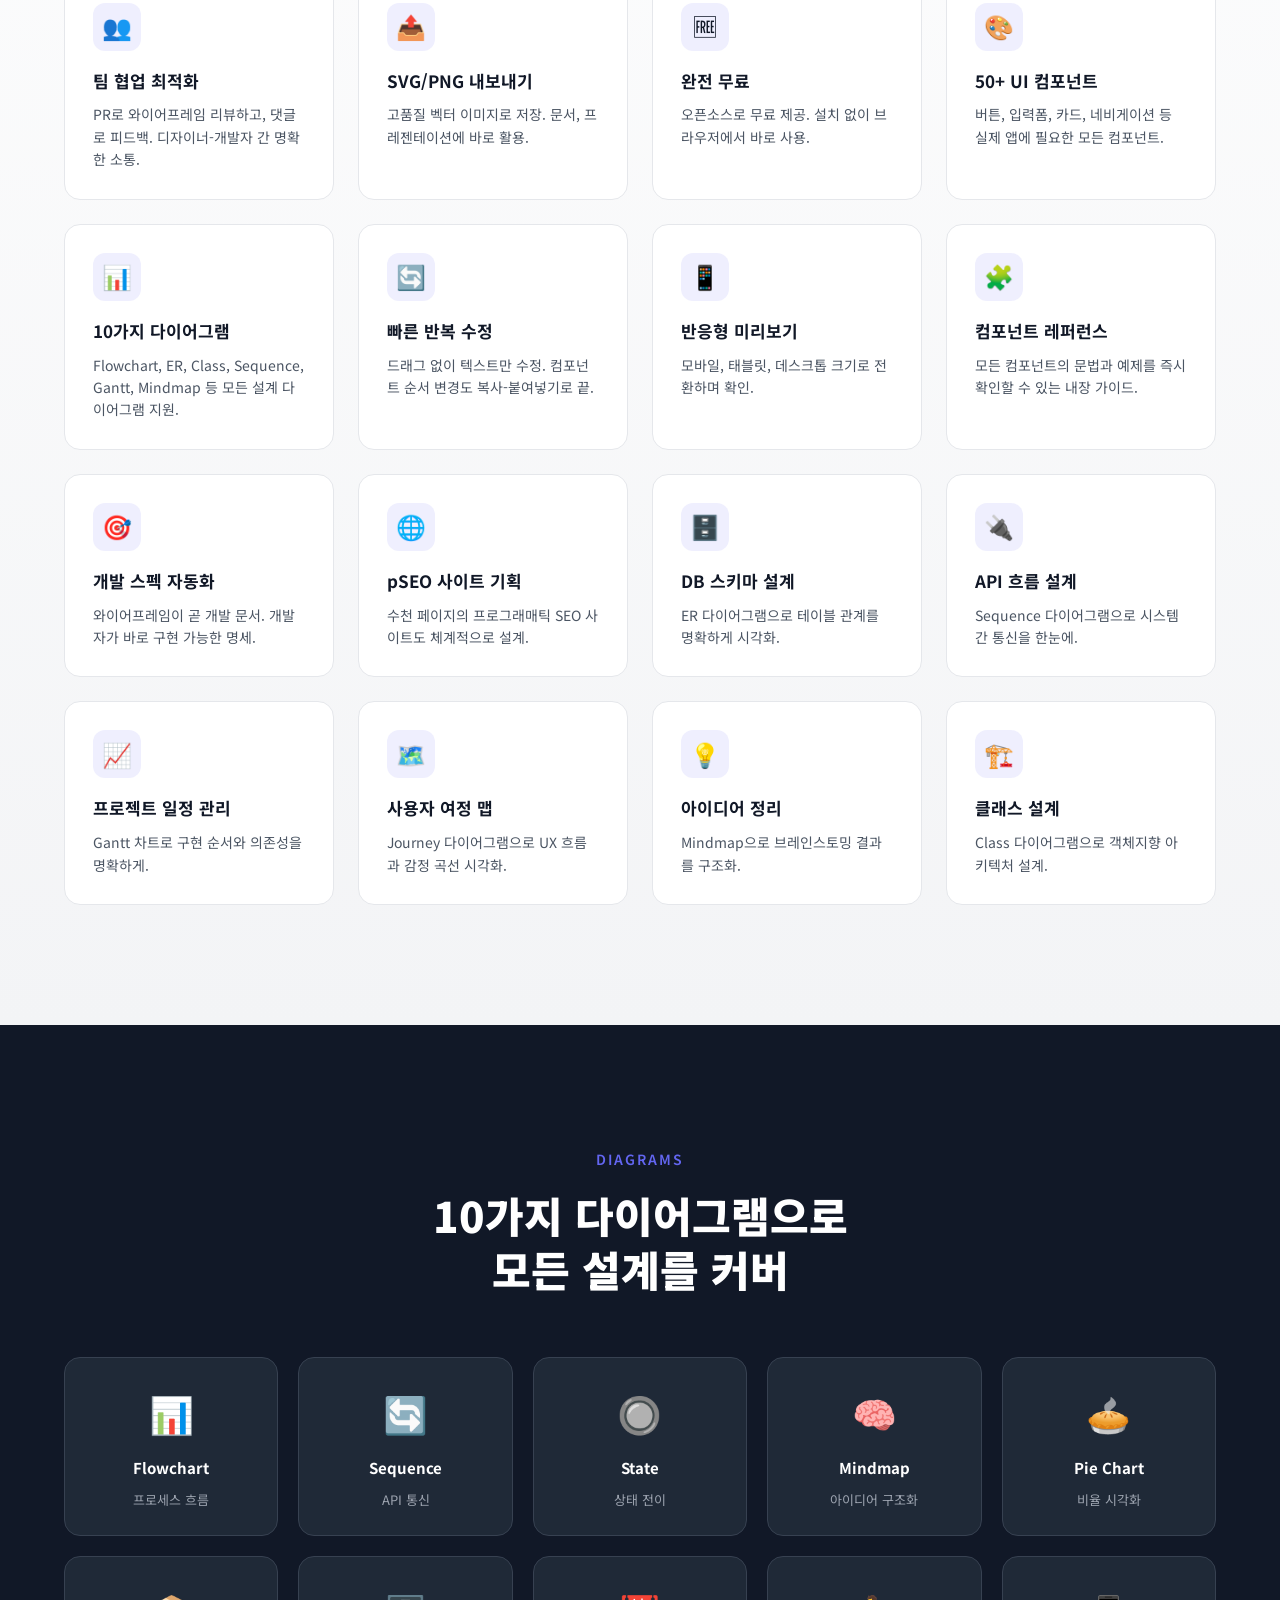
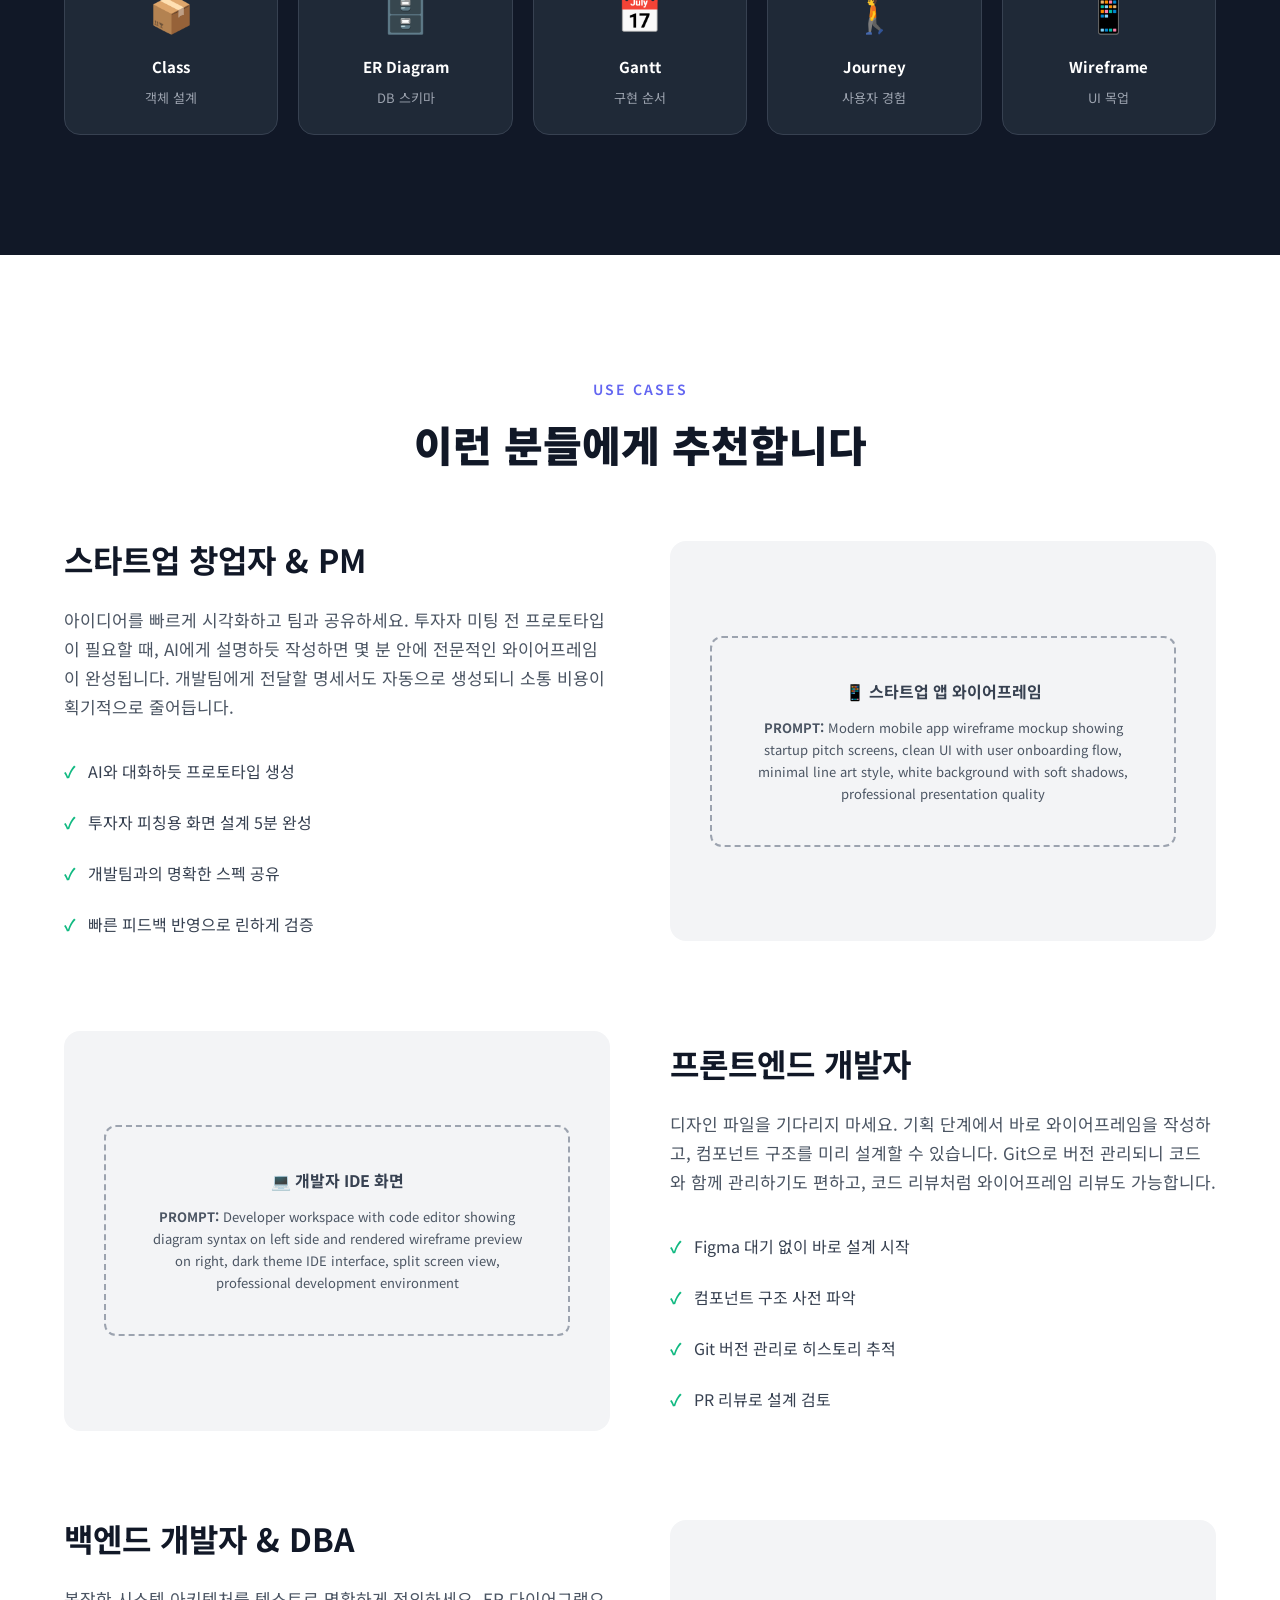
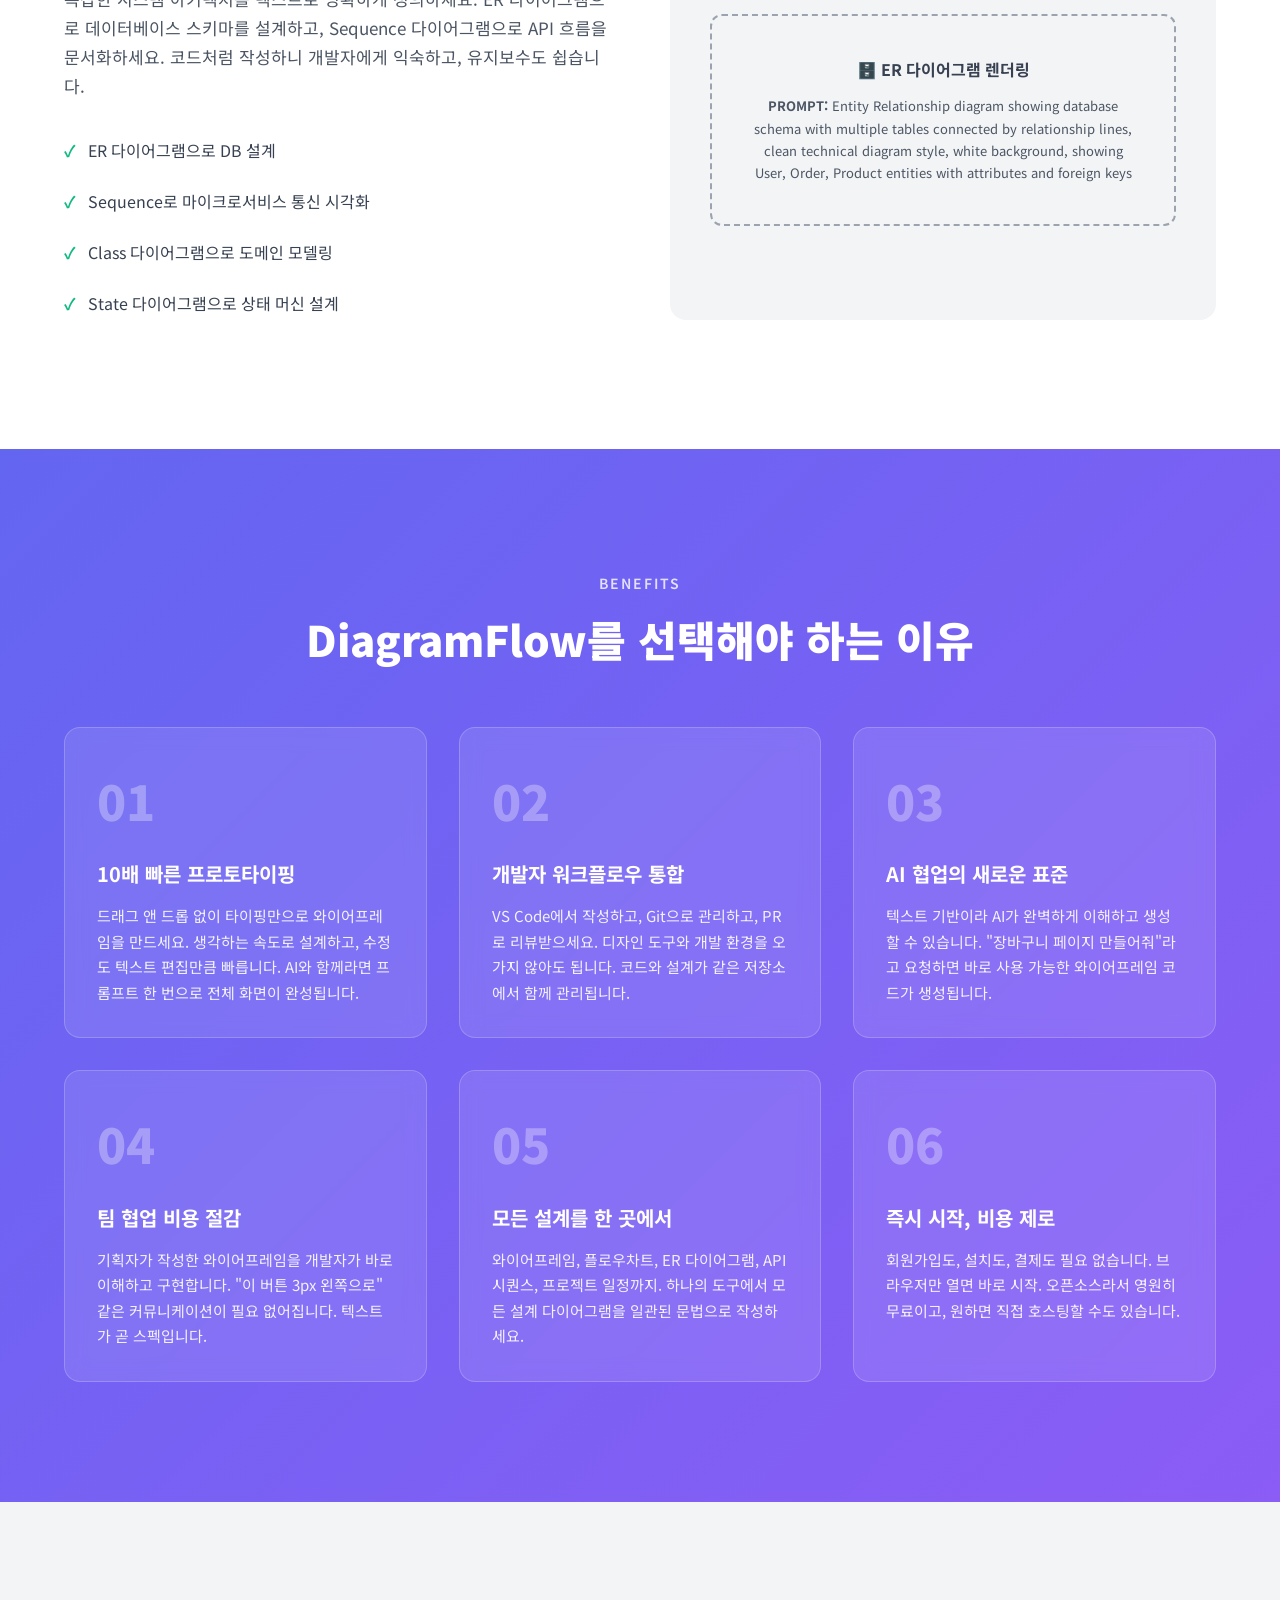
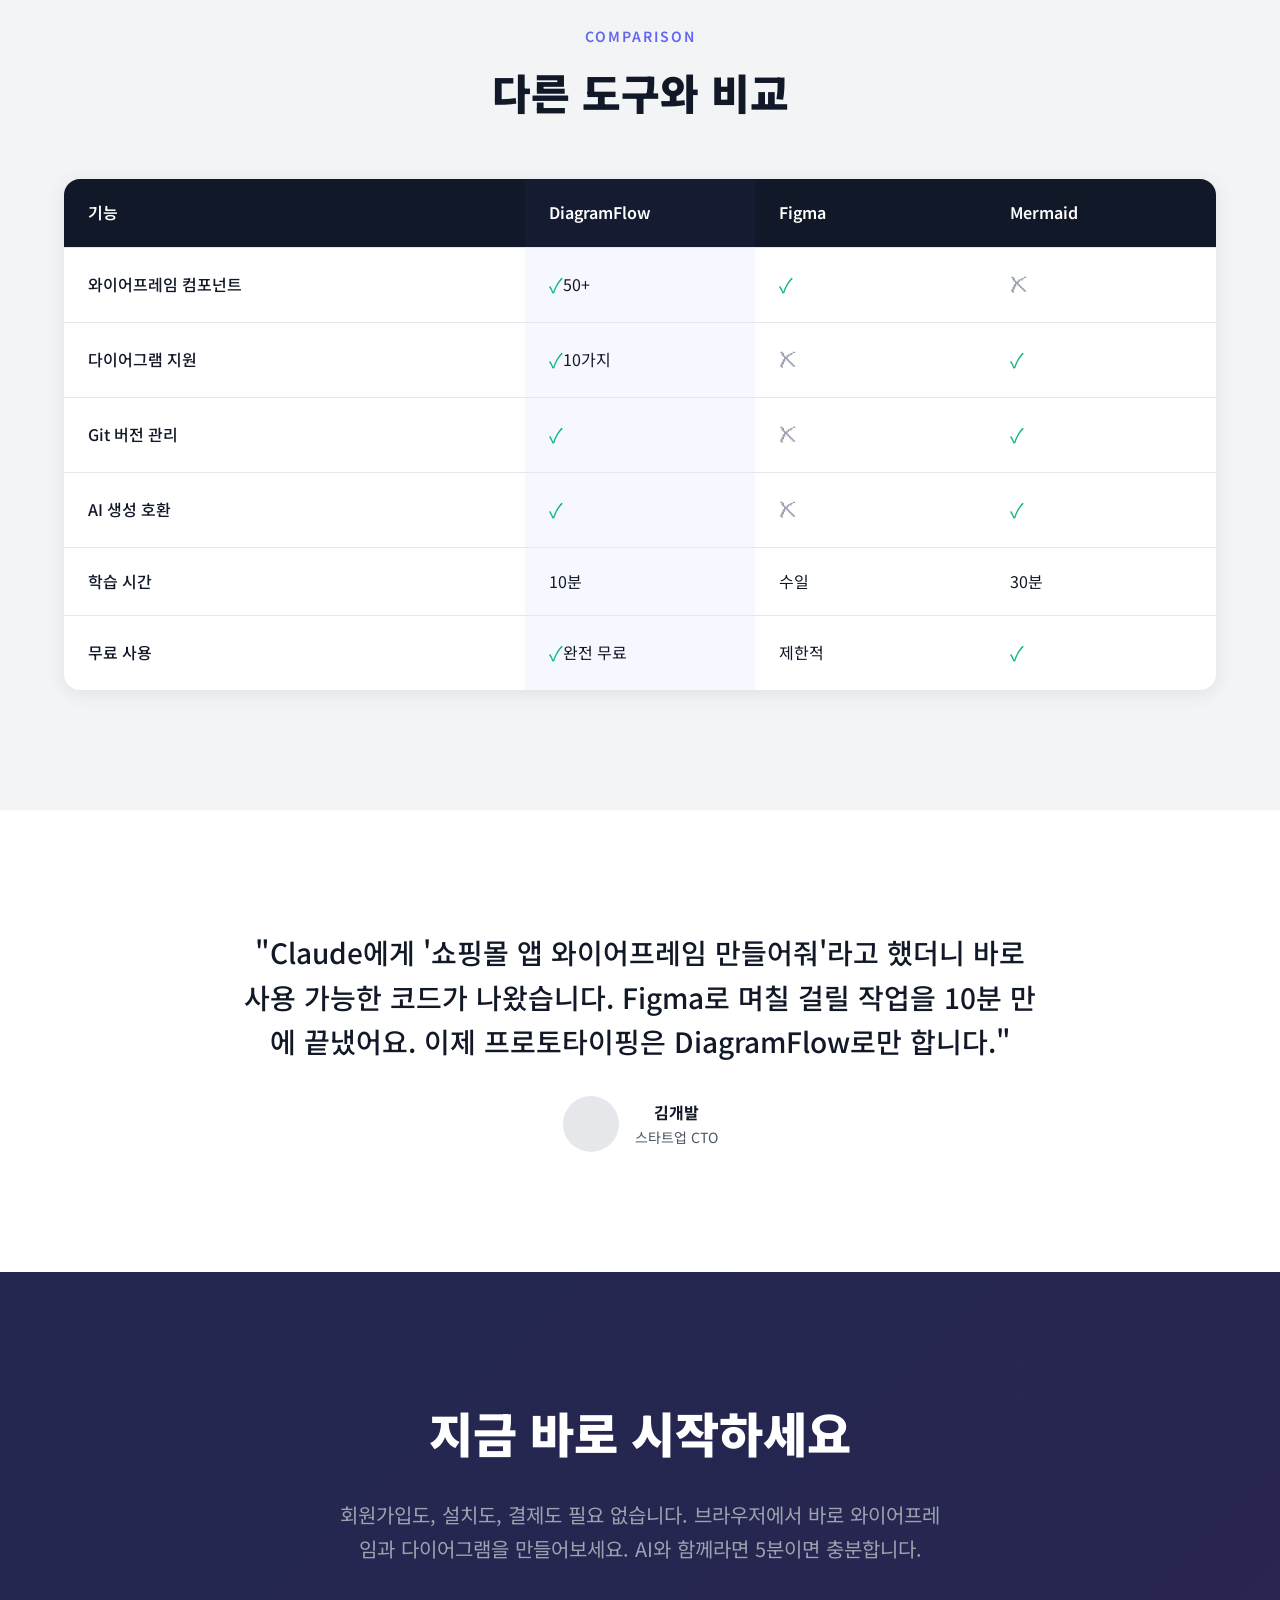
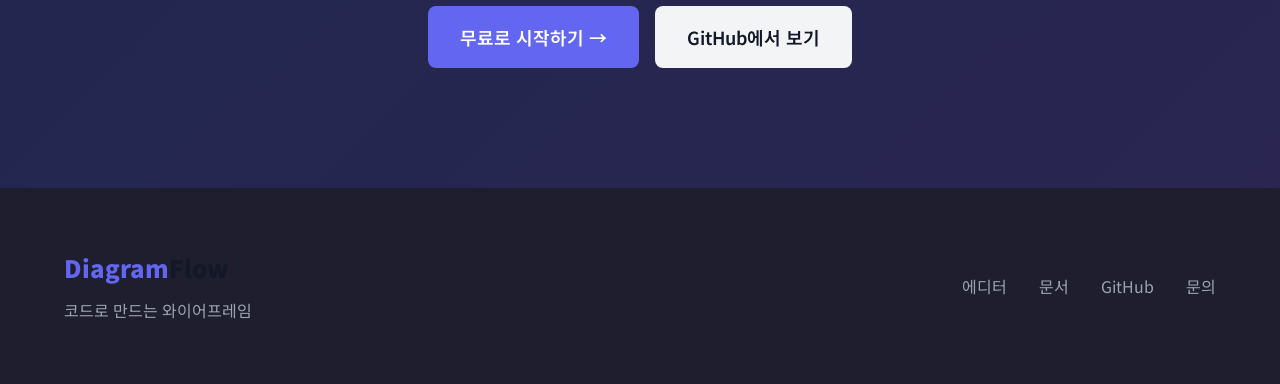
==== commit 94f40bbd: "Add landing page and restructure app to /app folder Landing Page Features: - Hero section with code " ====
--- a/index.html
+++ b/index.html
@@ -3,217 +3,1388 @@
 <head>
     <meta charset="UTF-8">
     <meta name="viewport" content="width=device-width, initial-scale=1.0">
-    <title>Diagram Editor - Flowchart, Sequence, State, Mindmap</title>
-    <link rel="stylesheet" href="style.css">
+    <title>DiagramFlow - 코드로 만드는 와이어프레임 & 다이어그램</title>
+    <meta name="description" content="텍스트 기반 다이어그램 에디터. AI와 함께 와이어프레임, 플로우차트, ER다이어그램을 빠르게 만들고 개발하세요.">
+    <link rel="preconnect" href="https://fonts.googleapis.com">
+    <link rel="preconnect" href="https://fonts.gstatic.com" crossorigin>
+    <link href="https://fonts.googleapis.com/css2?family=Noto+Sans+KR:wght@400;500;700;900&family=JetBrains+Mono:wght@400;500&display=swap" rel="stylesheet">
+    <style>
+        * {
+            margin: 0;
+            padding: 0;
+            box-sizing: border-box;
+        }
+
+        :root {
+            --primary: #6366F1;
+            --primary-dark: #4F46E5;
+            --secondary: #10B981;
+            --accent: #F59E0B;
+            --dark: #1E1E2E;
+            --gray-900: #111827;
+            --gray-800: #1F2937;
+            --gray-700: #374151;
+            --gray-600: #4B5563;
+            --gray-400: #9CA3AF;
+            --gray-200: #E5E7EB;
+            --gray-100: #F3F4F6;
+            --white: #FFFFFF;
+        }
+
+        body {
+            font-family: 'Noto Sans KR', -apple-system, BlinkMacSystemFont, sans-serif;
+            line-height: 1.7;
+            color: var(--gray-900);
+            background: var(--white);
+        }
+
+        .container {
+            max-width: 1200px;
+            margin: 0 auto;
+            padding: 0 24px;
+        }
+
+        /* Navigation */
+        nav {
+            position: fixed;
+            top: 0;
+            left: 0;
+            right: 0;
+            background: rgba(255, 255, 255, 0.95);
+            backdrop-filter: blur(10px);
+            z-index: 1000;
+            border-bottom: 1px solid var(--gray-200);
+        }
+
+        nav .container {
+            display: flex;
+            justify-content: space-between;
+            align-items: center;
+            height: 72px;
+        }
+
+        .logo {
+            font-size: 24px;
+            font-weight: 900;
+            color: var(--primary);
+            text-decoration: none;
+        }
+
+        .logo span {
+            color: var(--gray-900);
+        }
+
+        .nav-links {
+            display: flex;
+            gap: 32px;
+            align-items: center;
+        }
+
+        .nav-links a {
+            color: var(--gray-600);
+            text-decoration: none;
+            font-weight: 500;
+            transition: color 0.2s;
+        }
+
+        .nav-links a:hover {
+            color: var(--primary);
+        }
+
+        .btn {
+            display: inline-flex;
+            align-items: center;
+            gap: 8px;
+            padding: 12px 24px;
+            border-radius: 8px;
+            font-weight: 600;
+            text-decoration: none;
+            transition: all 0.2s;
+            cursor: pointer;
+            border: none;
+            font-size: 16px;
+        }
+
+        .btn-primary {
+            background: var(--primary);
+            color: var(--white);
+        }
+
+        .btn-primary:hover {
+            background: var(--primary-dark);
+            transform: translateY(-2px);
+            box-shadow: 0 10px 40px rgba(99, 102, 241, 0.3);
+        }
+
+        .btn-secondary {
+            background: var(--gray-100);
+            color: var(--gray-900);
+        }
+
+        .btn-secondary:hover {
+            background: var(--gray-200);
+        }
+
+        .btn-large {
+            padding: 16px 32px;
+            font-size: 18px;
+        }
+
+        /* Hero Section */
+        .hero {
+            padding: 160px 0 100px;
+            background: linear-gradient(180deg, var(--gray-100) 0%, var(--white) 100%);
+            position: relative;
+            overflow: hidden;
+        }
+
+        .hero-content {
+            display: grid;
+            grid-template-columns: 1fr 1fr;
+            gap: 60px;
+            align-items: center;
+        }
+
+        .hero-badge {
+            display: inline-block;
+            background: rgba(99, 102, 241, 0.1);
+            color: var(--primary);
+            padding: 8px 16px;
+            border-radius: 100px;
+            font-size: 14px;
+            font-weight: 600;
+            margin-bottom: 24px;
+        }
+
+        .hero h1 {
+            font-size: 56px;
+            font-weight: 900;
+            line-height: 1.2;
+            margin-bottom: 24px;
+            color: var(--gray-900);
+        }
+
+        .hero h1 .highlight {
+            background: linear-gradient(135deg, var(--primary) 0%, #8B5CF6 100%);
+            -webkit-background-clip: text;
+            -webkit-text-fill-color: transparent;
+            background-clip: text;
+        }
+
+        .hero-description {
+            font-size: 20px;
+            color: var(--gray-600);
+            margin-bottom: 32px;
+            max-width: 500px;
+        }
+
+        .hero-buttons {
+            display: flex;
+            gap: 16px;
+            margin-bottom: 48px;
+        }
+
+        .hero-stats {
+            display: flex;
+            gap: 48px;
+        }
+
+        .stat {
+            text-align: left;
+        }
+
+        .stat-value {
+            font-size: 32px;
+            font-weight: 900;
+            color: var(--gray-900);
+        }
+
+        .stat-label {
+            font-size: 14px;
+            color: var(--gray-600);
+        }
+
+        .hero-visual {
+            position: relative;
+        }
+
+        .code-preview {
+            background: var(--dark);
+            border-radius: 16px;
+            padding: 24px;
+            box-shadow: 0 25px 80px rgba(0, 0, 0, 0.15);
+            transform: perspective(1000px) rotateY(-5deg) rotateX(2deg);
+        }
+
+        .code-header {
+            display: flex;
+            gap: 8px;
+            margin-bottom: 16px;
+        }
+
+        .code-dot {
+            width: 12px;
+            height: 12px;
+            border-radius: 50%;
+        }
+
+        .code-dot.red { background: #FF5F56; }
+        .code-dot.yellow { background: #FFBD2E; }
+        .code-dot.green { background: #27C93F; }
+
+        .code-content {
+            font-family: 'JetBrains Mono', monospace;
+            font-size: 14px;
+            line-height: 1.8;
+            color: #E0E0E0;
+        }
+
+        .code-keyword { color: #C792EA; }
+        .code-string { color: #C3E88D; }
+        .code-comment { color: #546E7A; }
+
+        /* Problem Section */
+        .problem {
+            padding: 120px 0;
+            background: var(--gray-900);
+            color: var(--white);
+        }
+
+        .section-label {
+            display: inline-block;
+            color: var(--primary);
+            font-weight: 600;
+            font-size: 14px;
+            text-transform: uppercase;
+            letter-spacing: 2px;
+            margin-bottom: 16px;
+        }
+
+        .section-title {
+            font-size: 42px;
+            font-weight: 900;
+            margin-bottom: 24px;
+            line-height: 1.3;
+        }
+
+        .problem-grid {
+            display: grid;
+            grid-template-columns: repeat(3, 1fr);
+            gap: 32px;
+            margin-top: 60px;
+        }
+
+        .problem-card {
+            background: var(--gray-800);
+            border-radius: 16px;
+            padding: 32px;
+            border: 1px solid var(--gray-700);
+        }
+
+        .problem-icon {
+            font-size: 40px;
+            margin-bottom: 20px;
+        }
+
+        .problem-card h3 {
+            font-size: 20px;
+            margin-bottom: 12px;
+            color: var(--white);
+        }
+
+        .problem-card p {
+            color: var(--gray-400);
+            font-size: 15px;
+        }
+
+        /* Solution Section */
+        .solution {
+            padding: 120px 0;
+            background: var(--white);
+        }
+
+        .solution-intro {
+            text-align: center;
+            max-width: 700px;
+            margin: 0 auto 80px;
+        }
+
+        .solution-intro .section-title {
+            color: var(--gray-900);
+        }
+
+        .solution-intro p {
+            font-size: 18px;
+            color: var(--gray-600);
+        }
+
+        .solution-demo {
+            display: grid;
+            grid-template-columns: 1fr 1fr;
+            gap: 40px;
+            align-items: center;
+            background: var(--gray-100);
+            border-radius: 24px;
+            padding: 60px;
+            margin-bottom: 80px;
+        }
+
+        .demo-code {
+            background: var(--dark);
+            border-radius: 12px;
+            padding: 24px;
+        }
+
+        .demo-result {
+            background: var(--white);
+            border-radius: 12px;
+            padding: 24px;
+            box-shadow: 0 4px 20px rgba(0, 0, 0, 0.08);
+            min-height: 300px;
+            display: flex;
+            align-items: center;
+            justify-content: center;
+            flex-direction: column;
+        }
+
+        .demo-arrow {
+            position: absolute;
+            left: 50%;
+            transform: translateX(-50%);
+            font-size: 32px;
+            color: var(--primary);
+        }
+
+        /* Features Section */
+        .features {
+            padding: 120px 0;
+            background: linear-gradient(180deg, var(--white) 0%, var(--gray-100) 100%);
+        }
+
+        .features-header {
+            text-align: center;
+            margin-bottom: 80px;
+        }
+
+        .features-grid {
+            display: grid;
+            grid-template-columns: repeat(4, 1fr);
+            gap: 24px;
+        }
+
+        .feature-card {
+            background: var(--white);
+            border-radius: 16px;
+            padding: 28px;
+            border: 1px solid var(--gray-200);
+            transition: all 0.3s;
+        }
+
+        .feature-card:hover {
+            transform: translateY(-4px);
+            box-shadow: 0 20px 40px rgba(0, 0, 0, 0.08);
+            border-color: var(--primary);
+        }
+
+        .feature-icon {
+            width: 48px;
+            height: 48px;
+            background: rgba(99, 102, 241, 0.1);
+            border-radius: 12px;
+            display: flex;
+            align-items: center;
+            justify-content: center;
+            font-size: 24px;
+            margin-bottom: 16px;
+        }
+
+        .feature-card h3 {
+            font-size: 17px;
+            margin-bottom: 8px;
+            color: var(--gray-900);
+        }
+
+        .feature-card p {
+            font-size: 14px;
+            color: var(--gray-600);
+            line-height: 1.6;
+        }
+
+        /* Diagrams Section */
+        .diagrams {
+            padding: 120px 0;
+            background: var(--gray-900);
+            color: var(--white);
+        }
+
+        .diagrams-header {
+            text-align: center;
+            margin-bottom: 60px;
+        }
+
+        .diagrams-grid {
+            display: grid;
+            grid-template-columns: repeat(5, 1fr);
+            gap: 20px;
+        }
+
+        .diagram-card {
+            background: var(--gray-800);
+            border-radius: 16px;
+            padding: 24px;
+            text-align: center;
+            border: 1px solid var(--gray-700);
+            transition: all 0.3s;
+        }
+
+        .diagram-card:hover {
+            border-color: var(--primary);
+            transform: translateY(-4px);
+        }
+
+        .diagram-icon {
+            font-size: 36px;
+            margin-bottom: 12px;
+        }
+
+        .diagram-card h3 {
+            font-size: 15px;
+            margin-bottom: 8px;
+        }
+
+        .diagram-card p {
+            font-size: 13px;
+            color: var(--gray-400);
+        }
+
+        /* Use Cases Section */
+        .use-cases {
+            padding: 120px 0;
+            background: var(--white);
+        }
+
+        .use-cases-header {
+            text-align: center;
+            margin-bottom: 60px;
+        }
+
+        .use-case-tabs {
+            display: flex;
+            justify-content: center;
+            gap: 12px;
+            margin-bottom: 60px;
+        }
+
+        .use-case-tab {
+            padding: 12px 24px;
+            border-radius: 100px;
+            border: 1px solid var(--gray-200);
+            background: var(--white);
+            cursor: pointer;
+            font-weight: 500;
+            transition: all 0.2s;
+        }
+
+        .use-case-tab.active,
+        .use-case-tab:hover {
+            background: var(--primary);
+            color: var(--white);
+            border-color: var(--primary);
+        }
+
+        .use-case-content {
+            display: grid;
+            grid-template-columns: 1fr 1fr;
+            gap: 60px;
+            align-items: center;
+        }
+
+        .use-case-text h3 {
+            font-size: 32px;
+            margin-bottom: 20px;
+            color: var(--gray-900);
+        }
+
+        .use-case-text p {
+            font-size: 17px;
+            color: var(--gray-600);
+            margin-bottom: 24px;
+        }
+
+        .use-case-list {
+            list-style: none;
+        }
+
+        .use-case-list li {
+            padding: 12px 0;
+            display: flex;
+            align-items: center;
+            gap: 12px;
+            font-size: 16px;
+            color: var(--gray-700);
+        }
+
+        .use-case-list li::before {
+            content: "✓";
+            color: var(--secondary);
+            font-weight: bold;
+        }
+
+        .use-case-image {
+            background: var(--gray-100);
+            border-radius: 16px;
+            min-height: 400px;
+            display: flex;
+            align-items: center;
+            justify-content: center;
+            flex-direction: column;
+            padding: 40px;
+            text-align: center;
+        }
+
+        .image-placeholder {
+            border: 2px dashed var(--gray-400);
+            border-radius: 12px;
+            padding: 40px;
+            width: 100%;
+            color: var(--gray-600);
+        }
+
+        .image-placeholder h4 {
+            font-size: 16px;
+            margin-bottom: 12px;
+            color: var(--gray-700);
+        }
+
+        .image-placeholder p {
+            font-size: 13px;
+            color: var(--gray-500);
+        }
+
+        /* Benefits Section */
+        .benefits {
+            padding: 120px 0;
+            background: linear-gradient(135deg, var(--primary) 0%, #8B5CF6 100%);
+            color: var(--white);
+        }
+
+        .benefits-header {
+            text-align: center;
+            margin-bottom: 60px;
+        }
+
+        .benefits-header .section-label {
+            color: rgba(255, 255, 255, 0.8);
+        }
+
+        .benefits-grid {
+            display: grid;
+            grid-template-columns: repeat(3, 1fr);
+            gap: 32px;
+        }
+
+        .benefit-card {
+            background: rgba(255, 255, 255, 0.1);
+            border-radius: 16px;
+            padding: 32px;
+            backdrop-filter: blur(10px);
+            border: 1px solid rgba(255, 255, 255, 0.2);
+        }
+
+        .benefit-number {
+            font-size: 48px;
+            font-weight: 900;
+            opacity: 0.3;
+            margin-bottom: 16px;
+        }
+
+        .benefit-card h3 {
+            font-size: 20px;
+            margin-bottom: 12px;
+        }
+
+        .benefit-card p {
+            font-size: 15px;
+            opacity: 0.9;
+            line-height: 1.7;
+        }
+
+        /* Comparison Section */
+        .comparison {
+            padding: 120px 0;
+            background: var(--gray-100);
+        }
+
+        .comparison-header {
+            text-align: center;
+            margin-bottom: 60px;
+        }
+
+        .comparison-table {
+            background: var(--white);
+            border-radius: 16px;
+            overflow: hidden;
+            box-shadow: 0 4px 20px rgba(0, 0, 0, 0.08);
+        }
+
+        .comparison-row {
+            display: grid;
+            grid-template-columns: 2fr 1fr 1fr 1fr;
+            border-bottom: 1px solid var(--gray-200);
+        }
+
+        .comparison-row:last-child {
+            border-bottom: none;
+        }
+
+        .comparison-cell {
+            padding: 20px 24px;
+            display: flex;
+            align-items: center;
+        }
+
+        .comparison-header-row {
+            background: var(--gray-900);
+            color: var(--white);
+        }
+
+        .comparison-header-row .comparison-cell {
+            font-weight: 600;
+        }
+
+        .comparison-feature {
+            font-weight: 500;
+            color: var(--gray-900);
+        }
+
+        .check {
+            color: var(--secondary);
+            font-size: 20px;
+        }
+
+        .cross {
+            color: var(--gray-400);
+            font-size: 20px;
+        }
+
+        .highlight-col {
+            background: rgba(99, 102, 241, 0.05);
+        }
+
+        /* Testimonial Section */
+        .testimonial {
+            padding: 120px 0;
+            background: var(--white);
+        }
+
+        .testimonial-content {
+            max-width: 800px;
+            margin: 0 auto;
+            text-align: center;
+        }
+
+        .testimonial-quote {
+            font-size: 28px;
+            font-weight: 500;
+            color: var(--gray-900);
+            line-height: 1.6;
+            margin-bottom: 32px;
+        }
+
+        .testimonial-author {
+            display: flex;
+            align-items: center;
+            justify-content: center;
+            gap: 16px;
+        }
+
+        .testimonial-avatar {
+            width: 56px;
+            height: 56px;
+            border-radius: 50%;
+            background: var(--gray-200);
+        }
+
+        .testimonial-info h4 {
+            font-size: 16px;
+            color: var(--gray-900);
+        }
+
+        .testimonial-info p {
+            font-size: 14px;
+            color: var(--gray-600);
+        }
+
+        /* CTA Section */
+        .cta {
+            padding: 120px 0;
+            background: var(--gray-900);
+            color: var(--white);
+            text-align: center;
+            position: relative;
+            overflow: hidden;
+        }
+
+        .cta::before {
+            content: "";
+            position: absolute;
+            top: 0;
+            left: 0;
+            right: 0;
+            bottom: 0;
+            /* 배경 이미지 영역 */
+            /* TITLE: Abstract Tech Pattern */
+            /* PROMPT: Abstract geometric pattern with flowing lines and nodes, dark purple and blue gradient background, subtle glow effects, representing data flow and connectivity, modern tech aesthetic, 4K resolution */
+            background: linear-gradient(135deg, rgba(99, 102, 241, 0.2) 0%, rgba(139, 92, 246, 0.2) 100%);
+        }
+
+        .cta-content {
+            position: relative;
+            z-index: 1;
+        }
+
+        .cta h2 {
+            font-size: 48px;
+            font-weight: 900;
+            margin-bottom: 24px;
+        }
+
+        .cta p {
+            font-size: 20px;
+            color: var(--gray-400);
+            margin-bottom: 40px;
+            max-width: 600px;
+            margin-left: auto;
+            margin-right: auto;
+        }
+
+        .cta-buttons {
+            display: flex;
+            gap: 16px;
+            justify-content: center;
+        }
+
+        /* Footer */
+        footer {
+            padding: 60px 0;
+            background: var(--dark);
+            color: var(--gray-400);
+        }
+
+        .footer-content {
+            display: flex;
+            justify-content: space-between;
+            align-items: center;
+        }
+
+        .footer-links {
+            display: flex;
+            gap: 32px;
+        }
+
+        .footer-links a {
+            color: var(--gray-400);
+            text-decoration: none;
+            transition: color 0.2s;
+        }
+
+        .footer-links a:hover {
+            color: var(--white);
+        }
+
+        /* Responsive */
+        @media (max-width: 1024px) {
+            .hero-content,
+            .solution-demo,
+            .use-case-content {
+                grid-template-columns: 1fr;
+            }
+
+            .features-grid {
+                grid-template-columns: repeat(2, 1fr);
+            }
+
+            .diagrams-grid {
+                grid-template-columns: repeat(3, 1fr);
+            }
+
+            .benefits-grid,
+            .problem-grid {
+                grid-template-columns: 1fr;
+            }
+        }
+
+        @media (max-width: 768px) {
+            .hero h1 {
+                font-size: 36px;
+            }
+
+            .section-title {
+                font-size: 32px;
+            }
+
+            .nav-links {
+                display: none;
+            }
+
+            .features-grid,
+            .diagrams-grid {
+                grid-template-columns: 1fr;
+            }
+
+            .comparison-row {
+                grid-template-columns: 1fr;
+            }
+
+            .hero-stats {
+                flex-direction: column;
+                gap: 24px;
+            }
+        }
+    </style>
 </head>
 <body>
-    <div class="app-container">
-        <!-- 헤더 -->
-        <header class="app-header">
-            <div class="header-left">
-                <h1>Diagram Editor</h1>
-                <span class="subtitle">코드로 다이어그램을 그려보세요</span>
-            </div>
-            <div class="header-right">
-                <a href="DOCS.md" target="_blank" class="doc-link">문서 보기</a>
-            </div>
-        </header>
-
-        <!-- 다이어그램 타입 선택 -->
-        <nav class="diagram-tabs">
-            <button class="tab-btn active" data-type="flowchart">
-                <span class="tab-icon">&#9679;</span>
-                Flowchart
-            </button>
-            <button class="tab-btn" data-type="sequence">
-                <span class="tab-icon">&#8660;</span>
-                Sequence
-            </button>
-            <button class="tab-btn" data-type="state">
-                <span class="tab-icon">&#9673;</span>
-                State
-            </button>
-            <button class="tab-btn" data-type="mindmap">
-                <span class="tab-icon">&#10042;</span>
-                Mindmap
-            </button>
-            <button class="tab-btn" data-type="pie">
-                <span class="tab-icon">&#9684;</span>
-                Pie
-            </button>
-            <button class="tab-btn" data-type="class">
-                <span class="tab-icon">&#9633;</span>
-                Class
-            </button>
-            <button class="tab-btn" data-type="er">
-                <span class="tab-icon">&#9707;</span>
-                ER
-            </button>
-            <button class="tab-btn" data-type="gantt">
-                <span class="tab-icon">&#9776;</span>
-                Gantt
-            </button>
-            <button class="tab-btn" data-type="journey">
-                <span class="tab-icon">&#10140;</span>
-                Journey
-            </button>
-            <button class="tab-btn" data-type="wireframe">
-                <span class="tab-icon">&#9635;</span>
-                Wireframe
-            </button>
-        </nav>
-
-        <!-- 메인 콘텐츠 -->
-        <main class="main-content">
-            <!-- 에디터 패널 -->
-            <div class="editor-panel">
-                <div class="panel-header">
-                    <h2>코드 에디터</h2>
-                    <div class="panel-actions">
-                        <button id="formatBtn" class="btn btn-icon" title="코드 정리">
-                            <svg width="16" height="16" viewBox="0 0 24 24" fill="none" stroke="currentColor" stroke-width="2">
-                                <line x1="21" y1="10" x2="3" y2="10"></line>
-                                <line x1="21" y1="6" x2="3" y2="6"></line>
-                                <line x1="21" y1="14" x2="3" y2="14"></line>
-                                <line x1="21" y1="18" x2="3" y2="18"></line>
-                            </svg>
-                        </button>
+    <!-- Navigation -->
+    <nav>
+        <div class="container">
+            <a href="/" class="logo">Diagram<span>Flow</span></a>
+            <div class="nav-links">
+                <a href="#features">기능</a>
+                <a href="#diagrams">다이어그램</a>
+                <a href="#use-cases">활용 사례</a>
+                <a href="https://github.com" target="_blank">GitHub</a>
+                <a href="app/" class="btn btn-primary">무료로 시작하기</a>
+            </div>
+        </div>
+    </nav>
+
+    <!-- Hero Section -->
+    <section class="hero">
+        <div class="container">
+            <div class="hero-content">
+                <div class="hero-text">
+                    <span class="hero-badge">🚀 AI 시대의 새로운 설계 도구</span>
+                    <h1>
+                        코드로 만드는<br>
+                        <span class="highlight">와이어프레임</span>
+                    </h1>
+                    <p class="hero-description">
+                        텍스트만 입력하면 와이어프레임과 다이어그램이 즉시 생성됩니다.
+                        AI에게 설명하듯 작성하고, 실시간으로 확인하고, 바로 개발에 활용하세요.
+                        Figma 없이도 기획부터 개발까지 빠르게 진행할 수 있습니다.
+                    </p>
+                    <div class="hero-buttons">
+                        <a href="app/" class="btn btn-primary btn-large">지금 사용해보기 →</a>
+                        <a href="#features" class="btn btn-secondary btn-large">자세히 알아보기</a>
                     </div>
-                </div>
-                <div class="editor-wrapper">
-                    <div class="line-numbers" id="lineNumbers"></div>
-                    <textarea id="codeEditor" spellcheck="false" placeholder="여기에 다이어그램 코드를 입력하세요..."></textarea>
-                </div>
-                <div class="editor-footer">
-                    <span class="status" id="editorStatus">준비됨</span>
-                    <div class="editor-actions">
-                        <button id="renderBtn" class="btn btn-primary">
-                            <span>렌더링</span>
-                            <kbd>Ctrl+Enter</kbd>
-                        </button>
+                    <div class="hero-stats">
+                        <div class="stat">
+                            <div class="stat-value">10+</div>
+                            <div class="stat-label">다이어그램 타입</div>
+                        </div>
+                        <div class="stat">
+                            <div class="stat-value">50+</div>
+                            <div class="stat-label">UI 컴포넌트</div>
+                        </div>
+                        <div class="stat">
+                            <div class="stat-value">100%</div>
+                            <div class="stat-label">무료 & 오픈소스</div>
+                        </div>
                     </div>
                 </div>
-            </div>
-
-            <!-- 리사이즈 핸들 -->
-            <div class="resize-handle" id="resizeHandle"></div>
-
-            <!-- 미리보기 패널 -->
-            <div class="preview-panel">
-                <div class="panel-header">
-                    <h2>미리보기</h2>
-                    <div class="panel-actions">
-                        <button id="zoomOutBtn" class="btn btn-icon" title="축소">
-                            <svg width="16" height="16" viewBox="0 0 24 24" fill="none" stroke="currentColor" stroke-width="2">
-                                <circle cx="11" cy="11" r="8"></circle>
-                                <line x1="21" y1="21" x2="16.65" y2="16.65"></line>
-                                <line x1="8" y1="11" x2="14" y2="11"></line>
-                            </svg>
-                        </button>
-                        <span id="zoomLevel" class="zoom-level">100%</span>
-                        <button id="zoomInBtn" class="btn btn-icon" title="확대">
-                            <svg width="16" height="16" viewBox="0 0 24 24" fill="none" stroke="currentColor" stroke-width="2">
-                                <circle cx="11" cy="11" r="8"></circle>
-                                <line x1="21" y1="21" x2="16.65" y2="16.65"></line>
-                                <line x1="11" y1="8" x2="11" y2="14"></line>
-                                <line x1="8" y1="11" x2="14" y2="11"></line>
-                            </svg>
-                        </button>
-                        <button id="resetZoomBtn" class="btn btn-icon" title="원래 크기">
-                            <svg width="16" height="16" viewBox="0 0 24 24" fill="none" stroke="currentColor" stroke-width="2">
-                                <path d="M3.51 9a9 9 0 0 1 14.85-3.36L23 10"></path>
-                                <path d="M1 4v6h6"></path>
-                            </svg>
-                        </button>
-                        <div class="divider"></div>
-                        <button id="exportSvgBtn" class="btn btn-secondary">SVG 저장</button>
-                        <button id="exportPngBtn" class="btn btn-secondary">PNG 저장</button>
+                <div class="hero-visual">
+                    <div class="code-preview">
+                        <div class="code-header">
+                            <div class="code-dot red"></div>
+                            <div class="code-dot yellow"></div>
+                            <div class="code-dot green"></div>
+                        </div>
+                        <div class="code-content">
+                            <span class="code-keyword">wireframe</span> 로그인 화면<br><br>
+                            &nbsp;&nbsp;<span class="code-keyword">header</span> <span class="code-string">"My App"</span><br>
+                            &nbsp;&nbsp;<span class="code-keyword">input</span> <span class="code-string">"이메일 입력"</span><br>
+                            &nbsp;&nbsp;<span class="code-keyword">password</span> <span class="code-string">"비밀번호"</span><br>
+                            &nbsp;&nbsp;<span class="code-keyword">button</span> <span class="code-string">"로그인"</span><br>
+                            &nbsp;&nbsp;<span class="code-keyword">divider</span> <span class="code-string">"또는"</span><br>
+                            &nbsp;&nbsp;<span class="code-keyword">social</span><br><br>
+                            <span class="code-comment">// → 실시간 프리뷰로 확인</span>
+                        </div>
                     </div>
                 </div>
-                <div class="preview-wrapper" id="previewWrapper">
-                    <div id="diagramCanvas" class="diagram-canvas"></div>
-                </div>
-            </div>
-        </main>
-
-        <!-- 예제 모달 -->
-        <div class="examples-sidebar" id="examplesSidebar">
-            <div class="sidebar-header">
-                <h3>예제 템플릿</h3>
-                <button id="closeSidebar" class="btn btn-icon">
-                    <svg width="16" height="16" viewBox="0 0 24 24" fill="none" stroke="currentColor" stroke-width="2">
-                        <line x1="18" y1="6" x2="6" y2="18"></line>
-                        <line x1="6" y1="6" x2="18" y2="18"></line>
-                    </svg>
-                </button>
-            </div>
-            <div class="examples-list" id="examplesList">
-                <!-- 동적으로 생성됨 -->
             </div>
         </div>
-
-        <!-- 예제 토글 버튼 -->
-        <button id="toggleExamples" class="toggle-examples-btn" title="예제 보기">
-            <svg width="20" height="20" viewBox="0 0 24 24" fill="none" stroke="currentColor" stroke-width="2">
-                <path d="M14 2H6a2 2 0 0 0-2 2v16a2 2 0 0 0 2 2h12a2 2 0 0 0 2-2V8z"></path>
-                <polyline points="14,2 14,8 20,8"></polyline>
-                <line x1="16" y1="13" x2="8" y2="13"></line>
-                <line x1="16" y1="17" x2="8" y2="17"></line>
-            </svg>
-            <span>예제</span>
-        </button>
-
-        <!-- 문법 도움말 툴팁 -->
-        <div class="syntax-help" id="syntaxHelp">
-            <div class="help-header">
-                <span>문법 도움말</span>
-                <button id="closeSyntaxHelp" class="btn btn-icon btn-small">
-                    <svg width="12" height="12" viewBox="0 0 24 24" fill="none" stroke="currentColor" stroke-width="2">
-                        <line x1="18" y1="6" x2="6" y2="18"></line>
-                        <line x1="6" y1="6" x2="18" y2="18"></line>
-                    </svg>
-                </button>
-            </div>
-            <div class="help-content" id="syntaxHelpContent">
-                <!-- 동적으로 생성됨 -->
+    </section>
+
+    <!-- Problem Section -->
+    <section class="problem">
+        <div class="container">
+            <span class="section-label">Problem</span>
+            <h2 class="section-title">기존 설계 방식의 한계</h2>
+            <p style="color: var(--gray-400); font-size: 18px; max-width: 600px;">
+                디자인 도구는 강력하지만, 빠른 아이디어 검증과 AI 협업에는 최적화되어 있지 않습니다.
+                개발자와 기획자 사이의 소통 비용도 만만치 않죠.
+            </p>
+            <div class="problem-grid">
+                <div class="problem-card">
+                    <div class="problem-icon">🐌</div>
+                    <h3>느린 프로토타이핑</h3>
+                    <p>Figma나 Sketch로 와이어프레임을 그리려면 학습 시간과 작업 시간이 상당합니다. 간단한 아이디어 검증에 며칠이 걸리기도 합니다.</p>
+                </div>
+                <div class="problem-card">
+                    <div class="problem-icon">🤖</div>
+                    <h3>AI와의 협업 어려움</h3>
+                    <p>ChatGPT나 Claude에게 "로그인 화면 만들어줘"라고 해도 이미지 기반 도구로는 바로 적용하기 어렵습니다. 텍스트로 주고받아야 빠릅니다.</p>
+                </div>
+                <div class="problem-card">
+                    <div class="problem-icon">🔀</div>
+                    <h3>버전 관리 불가</h3>
+                    <p>디자인 파일은 Git으로 관리하기 어렵습니다. 누가 언제 무엇을 바꿨는지 추적하기 힘들고, 코드 리뷰처럼 변경사항을 검토할 수 없습니다.</p>
+                </div>
             </div>
         </div>
-
-        <button id="toggleSyntaxHelp" class="toggle-syntax-btn" title="문법 도움말">?</button>
-
-        <!-- 컴포넌트 레퍼런스 모달 -->
-        <div class="component-reference-overlay" id="componentReferenceOverlay">
-            <div class="component-reference-modal">
-                <div class="reference-header">
-                    <h2>📚 Wireframe 컴포넌트 레퍼런스</h2>
-                    <button id="closeReference" class="btn btn-icon">
-                        <svg width="20" height="20" viewBox="0 0 24 24" fill="none" stroke="currentColor" stroke-width="2">
-                            <line x1="18" y1="6" x2="6" y2="18"></line>
-                            <line x1="6" y1="6" x2="18" y2="18"></line>
-                        </svg>
-                    </button>
-                </div>
-                <div class="reference-nav" id="referenceNav">
-                    <!-- 카테고리 탭 동적 생성 -->
-                </div>
-                <div class="reference-content" id="referenceContent">
-                    <!-- 컴포넌트 내용 동적 생성 -->
+    </section>
+
+    <!-- Solution Section -->
+    <section class="solution" id="features">
+        <div class="container">
+            <div class="solution-intro">
+                <span class="section-label">Solution</span>
+                <h2 class="section-title">텍스트 기반으로 모든 것을 해결</h2>
+                <p>
+                    코드처럼 작성하고, 마크다운처럼 쉽게.
+                    DiagramFlow는 텍스트만으로 전문적인 다이어그램과 와이어프레임을 생성합니다.
+                    AI와 함께라면 더욱 빠르게.
+                </p>
+            </div>
+
+            <div class="solution-demo">
+                <div class="demo-code">
+                    <div class="code-content">
+                        <span class="code-keyword">flowchart</span> TD<br>
+                        &nbsp;&nbsp;A[<span class="code-string">시작</span>] --> B{<span class="code-string">로그인?</span>}<br>
+                        &nbsp;&nbsp;B -->|<span class="code-string">Yes</span>| C[<span class="code-string">대시보드</span>]<br>
+                        &nbsp;&nbsp;B -->|<span class="code-string">No</span>| D[<span class="code-string">로그인 페이지</span>]<br>
+                        &nbsp;&nbsp;D --> B
+                    </div>
+                </div>
+                <div class="demo-result">
+                    <div class="image-placeholder">
+                        <h4>🔄 Flowchart 렌더링 결과</h4>
+                        <p><strong>PROMPT:</strong> Simple flowchart diagram showing login flow, with rounded rectangles and diamond decision node, arrows connecting Start to Login Check to Dashboard or Login Page, clean minimal style with blue and gray colors</p>
+                    </div>
                 </div>
             </div>
         </div>
-
-        <!-- 레퍼런스 토글 버튼 -->
-        <button id="toggleReference" class="toggle-reference-btn" title="컴포넌트 레퍼런스">
-            <svg width="20" height="20" viewBox="0 0 24 24" fill="none" stroke="currentColor" stroke-width="2">
-                <path d="M4 19.5A2.5 2.5 0 0 1 6.5 17H20"></path>
-                <path d="M6.5 2H20v20H6.5A2.5 2.5 0 0 1 4 19.5v-15A2.5 2.5 0 0 1 6.5 2z"></path>
-            </svg>
-            <span>레퍼런스</span>
-        </button>
-    </div>
-
-    <script src="parser.js"></script>
-    <script src="renderer.js"></script>
-    <script src="app.js"></script>
+    </section>
+
+    <!-- Features Grid -->
+    <section class="features">
+        <div class="container">
+            <div class="features-header">
+                <span class="section-label">Features</span>
+                <h2 class="section-title">개발자를 위한 20가지 핵심 기능</h2>
+            </div>
+            <div class="features-grid">
+                <div class="feature-card">
+                    <div class="feature-icon">⚡</div>
+                    <h3>실시간 프리뷰</h3>
+                    <p>코드를 작성하는 즉시 결과물을 확인할 수 있습니다. Ctrl+Enter로 즉시 렌더링.</p>
+                </div>
+                <div class="feature-card">
+                    <div class="feature-icon">🤖</div>
+                    <h3>AI 네이티브</h3>
+                    <p>ChatGPT, Claude가 바로 이해하고 생성할 수 있는 텍스트 문법. 프롬프트 한 번으로 와이어프레임 완성.</p>
+                </div>
+                <div class="feature-card">
+                    <div class="feature-icon">📝</div>
+                    <h3>마크다운급 쉬운 문법</h3>
+                    <p>복잡한 도구 학습 없이 직관적인 문법으로 시작. 10분이면 기본기 마스터.</p>
+                </div>
+                <div class="feature-card">
+                    <div class="feature-icon">🔧</div>
+                    <h3>Git 버전 관리</h3>
+                    <p>텍스트 파일이라 Git으로 완벽 관리. 브랜치, 머지, 코드 리뷰 모두 가능.</p>
+                </div>
+                <div class="feature-card">
+                    <div class="feature-icon">👥</div>
+                    <h3>팀 협업 최적화</h3>
+                    <p>PR로 와이어프레임 리뷰하고, 댓글로 피드백. 디자이너-개발자 간 명확한 소통.</p>
+                </div>
+                <div class="feature-card">
+                    <div class="feature-icon">📤</div>
+                    <h3>SVG/PNG 내보내기</h3>
+                    <p>고품질 벡터 이미지로 저장. 문서, 프레젠테이션에 바로 활용.</p>
+                </div>
+                <div class="feature-card">
+                    <div class="feature-icon">🆓</div>
+                    <h3>완전 무료</h3>
+                    <p>오픈소스로 무료 제공. 설치 없이 브라우저에서 바로 사용.</p>
+                </div>
+                <div class="feature-card">
+                    <div class="feature-icon">🎨</div>
+                    <h3>50+ UI 컴포넌트</h3>
+                    <p>버튼, 입력폼, 카드, 네비게이션 등 실제 앱에 필요한 모든 컴포넌트.</p>
+                </div>
+                <div class="feature-card">
+                    <div class="feature-icon">📊</div>
+                    <h3>10가지 다이어그램</h3>
+                    <p>Flowchart, ER, Class, Sequence, Gantt, Mindmap 등 모든 설계 다이어그램 지원.</p>
+                </div>
+                <div class="feature-card">
+                    <div class="feature-icon">🔄</div>
+                    <h3>빠른 반복 수정</h3>
+                    <p>드래그 없이 텍스트만 수정. 컴포넌트 순서 변경도 복사-붙여넣기로 끝.</p>
+                </div>
+                <div class="feature-card">
+                    <div class="feature-icon">📱</div>
+                    <h3>반응형 미리보기</h3>
+                    <p>모바일, 태블릿, 데스크톱 크기로 전환하며 확인.</p>
+                </div>
+                <div class="feature-card">
+                    <div class="feature-icon">🧩</div>
+                    <h3>컴포넌트 레퍼런스</h3>
+                    <p>모든 컴포넌트의 문법과 예제를 즉시 확인할 수 있는 내장 가이드.</p>
+                </div>
+                <div class="feature-card">
+                    <div class="feature-icon">🎯</div>
+                    <h3>개발 스펙 자동화</h3>
+                    <p>와이어프레임이 곧 개발 문서. 개발자가 바로 구현 가능한 명세.</p>
+                </div>
+                <div class="feature-card">
+                    <div class="feature-icon">🌐</div>
+                    <h3>pSEO 사이트 기획</h3>
+                    <p>수천 페이지의 프로그래매틱 SEO 사이트도 체계적으로 설계.</p>
+                </div>
+                <div class="feature-card">
+                    <div class="feature-icon">🗄️</div>
+                    <h3>DB 스키마 설계</h3>
+                    <p>ER 다이어그램으로 테이블 관계를 명확하게 시각화.</p>
+                </div>
+                <div class="feature-card">
+                    <div class="feature-icon">🔌</div>
+                    <h3>API 흐름 설계</h3>
+                    <p>Sequence 다이어그램으로 시스템 간 통신을 한눈에.</p>
+                </div>
+                <div class="feature-card">
+                    <div class="feature-icon">📈</div>
+                    <h3>프로젝트 일정 관리</h3>
+                    <p>Gantt 차트로 구현 순서와 의존성을 명확하게.</p>
+                </div>
+                <div class="feature-card">
+                    <div class="feature-icon">🗺️</div>
+                    <h3>사용자 여정 맵</h3>
+                    <p>Journey 다이어그램으로 UX 흐름과 감정 곡선 시각화.</p>
+                </div>
+                <div class="feature-card">
+                    <div class="feature-icon">💡</div>
+                    <h3>아이디어 정리</h3>
+                    <p>Mindmap으로 브레인스토밍 결과를 구조화.</p>
+                </div>
+                <div class="feature-card">
+                    <div class="feature-icon">🏗️</div>
+                    <h3>클래스 설계</h3>
+                    <p>Class 다이어그램으로 객체지향 아키텍처 설계.</p>
+                </div>
+            </div>
+        </div>
+    </section>
+
+    <!-- Diagrams Section -->
+    <section class="diagrams" id="diagrams">
+        <div class="container">
+            <div class="diagrams-header">
+                <span class="section-label">Diagrams</span>
+                <h2 class="section-title">10가지 다이어그램으로<br>모든 설계를 커버</h2>
+            </div>
+            <div class="diagrams-grid">
+                <div class="diagram-card">
+                    <div class="diagram-icon">📊</div>
+                    <h3>Flowchart</h3>
+                    <p>프로세스 흐름</p>
+                </div>
+                <div class="diagram-card">
+                    <div class="diagram-icon">🔄</div>
+                    <h3>Sequence</h3>
+                    <p>API 통신</p>
+                </div>
+                <div class="diagram-card">
+                    <div class="diagram-icon">🔘</div>
+                    <h3>State</h3>
+                    <p>상태 전이</p>
+                </div>
+                <div class="diagram-card">
+                    <div class="diagram-icon">🧠</div>
+                    <h3>Mindmap</h3>
+                    <p>아이디어 구조화</p>
+                </div>
+                <div class="diagram-card">
+                    <div class="diagram-icon">🥧</div>
+                    <h3>Pie Chart</h3>
+                    <p>비율 시각화</p>
+                </div>
+                <div class="diagram-card">
+                    <div class="diagram-icon">📦</div>
+                    <h3>Class</h3>
+                    <p>객체 설계</p>
+                </div>
+                <div class="diagram-card">
+                    <div class="diagram-icon">🗄️</div>
+                    <h3>ER Diagram</h3>
+                    <p>DB 스키마</p>
+                </div>
+                <div class="diagram-card">
+                    <div class="diagram-icon">📅</div>
+                    <h3>Gantt</h3>
+                    <p>구현 순서</p>
+                </div>
+                <div class="diagram-card">
+                    <div class="diagram-icon">🚶</div>
+                    <h3>Journey</h3>
+                    <p>사용자 경험</p>
+                </div>
+                <div class="diagram-card">
+                    <div class="diagram-icon">📱</div>
+                    <h3>Wireframe</h3>
+                    <p>UI 목업</p>
+                </div>
+            </div>
+        </div>
+    </section>
+
+    <!-- Use Cases Section -->
+    <section class="use-cases" id="use-cases">
+        <div class="container">
+            <div class="use-cases-header">
+                <span class="section-label">Use Cases</span>
+                <h2 class="section-title">이런 분들에게 추천합니다</h2>
+            </div>
+
+            <div class="use-case-content">
+                <div class="use-case-text">
+                    <h3>스타트업 창업자 & PM</h3>
+                    <p>
+                        아이디어를 빠르게 시각화하고 팀과 공유하세요.
+                        투자자 미팅 전 프로토타입이 필요할 때, AI에게 설명하듯 작성하면
+                        몇 분 안에 전문적인 와이어프레임이 완성됩니다.
+                        개발팀에게 전달할 명세서도 자동으로 생성되니 소통 비용이 획기적으로 줄어듭니다.
+                    </p>
+                    <ul class="use-case-list">
+                        <li>AI와 대화하듯 프로토타입 생성</li>
+                        <li>투자자 피칭용 화면 설계 5분 완성</li>
+                        <li>개발팀과의 명확한 스펙 공유</li>
+                        <li>빠른 피드백 반영으로 린하게 검증</li>
+                    </ul>
+                </div>
+                <div class="use-case-image">
+                    <div class="image-placeholder">
+                        <h4>📱 스타트업 앱 와이어프레임</h4>
+                        <p><strong>PROMPT:</strong> Modern mobile app wireframe mockup showing startup pitch screens, clean UI with user onboarding flow, minimal line art style, white background with soft shadows, professional presentation quality</p>
+                    </div>
+                </div>
+            </div>
+
+            <div class="use-case-content" style="margin-top: 80px;">
+                <div class="use-case-image">
+                    <div class="image-placeholder">
+                        <h4>💻 개발자 IDE 화면</h4>
+                        <p><strong>PROMPT:</strong> Developer workspace with code editor showing diagram syntax on left side and rendered wireframe preview on right, dark theme IDE interface, split screen view, professional development environment</p>
+                    </div>
+                </div>
+                <div class="use-case-text">
+                    <h3>프론트엔드 개발자</h3>
+                    <p>
+                        디자인 파일을 기다리지 마세요. 기획 단계에서 바로 와이어프레임을 작성하고,
+                        컴포넌트 구조를 미리 설계할 수 있습니다.
+                        Git으로 버전 관리되니 코드와 함께 관리하기도 편하고,
+                        코드 리뷰처럼 와이어프레임 리뷰도 가능합니다.
+                    </p>
+                    <ul class="use-case-list">
+                        <li>Figma 대기 없이 바로 설계 시작</li>
+                        <li>컴포넌트 구조 사전 파악</li>
+                        <li>Git 버전 관리로 히스토리 추적</li>
+                        <li>PR 리뷰로 설계 검토</li>
+                    </ul>
+                </div>
+            </div>
+
+            <div class="use-case-content" style="margin-top: 80px;">
+                <div class="use-case-text">
+                    <h3>백엔드 개발자 & DBA</h3>
+                    <p>
+                        복잡한 시스템 아키텍처를 텍스트로 명확하게 정의하세요.
+                        ER 다이어그램으로 데이터베이스 스키마를 설계하고,
+                        Sequence 다이어그램으로 API 흐름을 문서화하세요.
+                        코드처럼 작성하니 개발자에게 익숙하고, 유지보수도 쉽습니다.
+                    </p>
+                    <ul class="use-case-list">
+                        <li>ER 다이어그램으로 DB 설계</li>
+                        <li>Sequence로 마이크로서비스 통신 시각화</li>
+                        <li>Class 다이어그램으로 도메인 모델링</li>
+                        <li>State 다이어그램으로 상태 머신 설계</li>
+                    </ul>
+                </div>
+                <div class="use-case-image">
+                    <div class="image-placeholder">
+                        <h4>🗄️ ER 다이어그램 렌더링</h4>
+                        <p><strong>PROMPT:</strong> Entity Relationship diagram showing database schema with multiple tables connected by relationship lines, clean technical diagram style, white background, showing User, Order, Product entities with attributes and foreign keys</p>
+                    </div>
+                </div>
+            </div>
+        </div>
+    </section>
+
+    <!-- Benefits Section -->
+    <section class="benefits">
+        <div class="container">
+            <div class="benefits-header">
+                <span class="section-label">Benefits</span>
+                <h2 class="section-title">DiagramFlow를 선택해야 하는 이유</h2>
+            </div>
+            <div class="benefits-grid">
+                <div class="benefit-card">
+                    <div class="benefit-number">01</div>
+                    <h3>10배 빠른 프로토타이핑</h3>
+                    <p>드래그 앤 드롭 없이 타이핑만으로 와이어프레임을 만드세요. 생각하는 속도로 설계하고, 수정도 텍스트 편집만큼 빠릅니다. AI와 함께라면 프롬프트 한 번으로 전체 화면이 완성됩니다.</p>
+                </div>
+                <div class="benefit-card">
+                    <div class="benefit-number">02</div>
+                    <h3>개발자 워크플로우 통합</h3>
+                    <p>VS Code에서 작성하고, Git으로 관리하고, PR로 리뷰받으세요. 디자인 도구와 개발 환경을 오가지 않아도 됩니다. 코드와 설계가 같은 저장소에서 함께 관리됩니다.</p>
+                </div>
+                <div class="benefit-card">
+                    <div class="benefit-number">03</div>
+                    <h3>AI 협업의 새로운 표준</h3>
+                    <p>텍스트 기반이라 AI가 완벽하게 이해하고 생성할 수 있습니다. "장바구니 페이지 만들어줘"라고 요청하면 바로 사용 가능한 와이어프레임 코드가 생성됩니다.</p>
+                </div>
+                <div class="benefit-card">
+                    <div class="benefit-number">04</div>
+                    <h3>팀 협업 비용 절감</h3>
+                    <p>기획자가 작성한 와이어프레임을 개발자가 바로 이해하고 구현합니다. "이 버튼 3px 왼쪽으로" 같은 커뮤니케이션이 필요 없어집니다. 텍스트가 곧 스펙입니다.</p>
+                </div>
+                <div class="benefit-card">
+                    <div class="benefit-number">05</div>
+                    <h3>모든 설계를 한 곳에서</h3>
+                    <p>와이어프레임, 플로우차트, ER 다이어그램, API 시퀀스, 프로젝트 일정까지. 하나의 도구에서 모든 설계 다이어그램을 일관된 문법으로 작성하세요.</p>
+                </div>
+                <div class="benefit-card">
+                    <div class="benefit-number">06</div>
+                    <h3>즉시 시작, 비용 제로</h3>
+                    <p>회원가입도, 설치도, 결제도 필요 없습니다. 브라우저만 열면 바로 시작. 오픈소스라서 영원히 무료이고, 원하면 직접 호스팅할 수도 있습니다.</p>
+                </div>
+            </div>
+        </div>
+    </section>
+
+    <!-- Comparison Section -->
+    <section class="comparison">
+        <div class="container">
+            <div class="comparison-header">
+                <span class="section-label">Comparison</span>
+                <h2 class="section-title">다른 도구와 비교</h2>
+            </div>
+            <div class="comparison-table">
+                <div class="comparison-row comparison-header-row">
+                    <div class="comparison-cell">기능</div>
+                    <div class="comparison-cell highlight-col">DiagramFlow</div>
+                    <div class="comparison-cell">Figma</div>
+                    <div class="comparison-cell">Mermaid</div>
+                </div>
+                <div class="comparison-row">
+                    <div class="comparison-cell comparison-feature">와이어프레임 컴포넌트</div>
+                    <div class="comparison-cell highlight-col"><span class="check">✓</span> 50+</div>
+                    <div class="comparison-cell"><span class="check">✓</span></div>
+                    <div class="comparison-cell"><span class="cross">✗</span></div>
+                </div>
+                <div class="comparison-row">
+                    <div class="comparison-cell comparison-feature">다이어그램 지원</div>
+                    <div class="comparison-cell highlight-col"><span class="check">✓</span> 10가지</div>
+                    <div class="comparison-cell"><span class="cross">✗</span></div>
+                    <div class="comparison-cell"><span class="check">✓</span></div>
+                </div>
+                <div class="comparison-row">
+                    <div class="comparison-cell comparison-feature">Git 버전 관리</div>
+                    <div class="comparison-cell highlight-col"><span class="check">✓</span></div>
+                    <div class="comparison-cell"><span class="cross">✗</span></div>
+                    <div class="comparison-cell"><span class="check">✓</span></div>
+                </div>
+                <div class="comparison-row">
+                    <div class="comparison-cell comparison-feature">AI 생성 호환</div>
+                    <div class="comparison-cell highlight-col"><span class="check">✓</span></div>
+                    <div class="comparison-cell"><span class="cross">✗</span></div>
+                    <div class="comparison-cell"><span class="check">✓</span></div>
+                </div>
+                <div class="comparison-row">
+                    <div class="comparison-cell comparison-feature">학습 시간</div>
+                    <div class="comparison-cell highlight-col">10분</div>
+                    <div class="comparison-cell">수일</div>
+                    <div class="comparison-cell">30분</div>
+                </div>
+                <div class="comparison-row">
+                    <div class="comparison-cell comparison-feature">무료 사용</div>
+                    <div class="comparison-cell highlight-col"><span class="check">✓</span> 완전 무료</div>
+                    <div class="comparison-cell">제한적</div>
+                    <div class="comparison-cell"><span class="check">✓</span></div>
+                </div>
+            </div>
+        </div>
+    </section>
+
+    <!-- Testimonial Section -->
+    <section class="testimonial">
+        <div class="container">
+            <div class="testimonial-content">
+                <p class="testimonial-quote">
+                    "Claude에게 '쇼핑몰 앱 와이어프레임 만들어줘'라고 했더니
+                    바로 사용 가능한 코드가 나왔습니다.
+                    Figma로 며칠 걸릴 작업을 10분 만에 끝냈어요.
+                    이제 프로토타이핑은 DiagramFlow로만 합니다."
+                </p>
+                <div class="testimonial-author">
+                    <div class="testimonial-avatar"></div>
+                    <div class="testimonial-info">
+                        <h4>김개발</h4>
+                        <p>스타트업 CTO</p>
+                    </div>
+                </div>
+            </div>
+        </div>
+    </section>
+
+    <!-- CTA Section -->
+    <section class="cta">
+        <!-- 배경 이미지 영역 -->
+        <!-- TITLE: Tech Abstract Background -->
+        <!-- PROMPT: Dark abstract technology background with subtle gradient from deep purple to dark blue, geometric patterns of connected dots and lines representing data flow, soft glowing nodes, futuristic minimal aesthetic, 4K wallpaper quality -->
+        <div class="cta-content">
+            <h2>지금 바로 시작하세요</h2>
+            <p>
+                회원가입도, 설치도, 결제도 필요 없습니다.
+                브라우저에서 바로 와이어프레임과 다이어그램을 만들어보세요.
+                AI와 함께라면 5분이면 충분합니다.
+            </p>
+            <div class="cta-buttons">
+                <a href="app/" class="btn btn-primary btn-large">무료로 시작하기 →</a>
+                <a href="https://github.com" target="_blank" class="btn btn-secondary btn-large">GitHub에서 보기</a>
+            </div>
+        </div>
+    </section>
+
+    <!-- Footer -->
+    <footer>
+        <div class="container">
+            <div class="footer-content">
+                <div class="footer-logo">
+                    <a href="/" class="logo">Diagram<span>Flow</span></a>
+                    <p style="margin-top: 8px;">코드로 만드는 와이어프레임</p>
+                </div>
+                <div class="footer-links">
+                    <a href="app/">에디터</a>
+                    <a href="README.md">문서</a>
+                    <a href="https://github.com" target="_blank">GitHub</a>
+                    <a href="mailto:contact@example.com">문의</a>
+                </div>
+            </div>
+        </div>
+    </footer>
 </body>
 </html>
